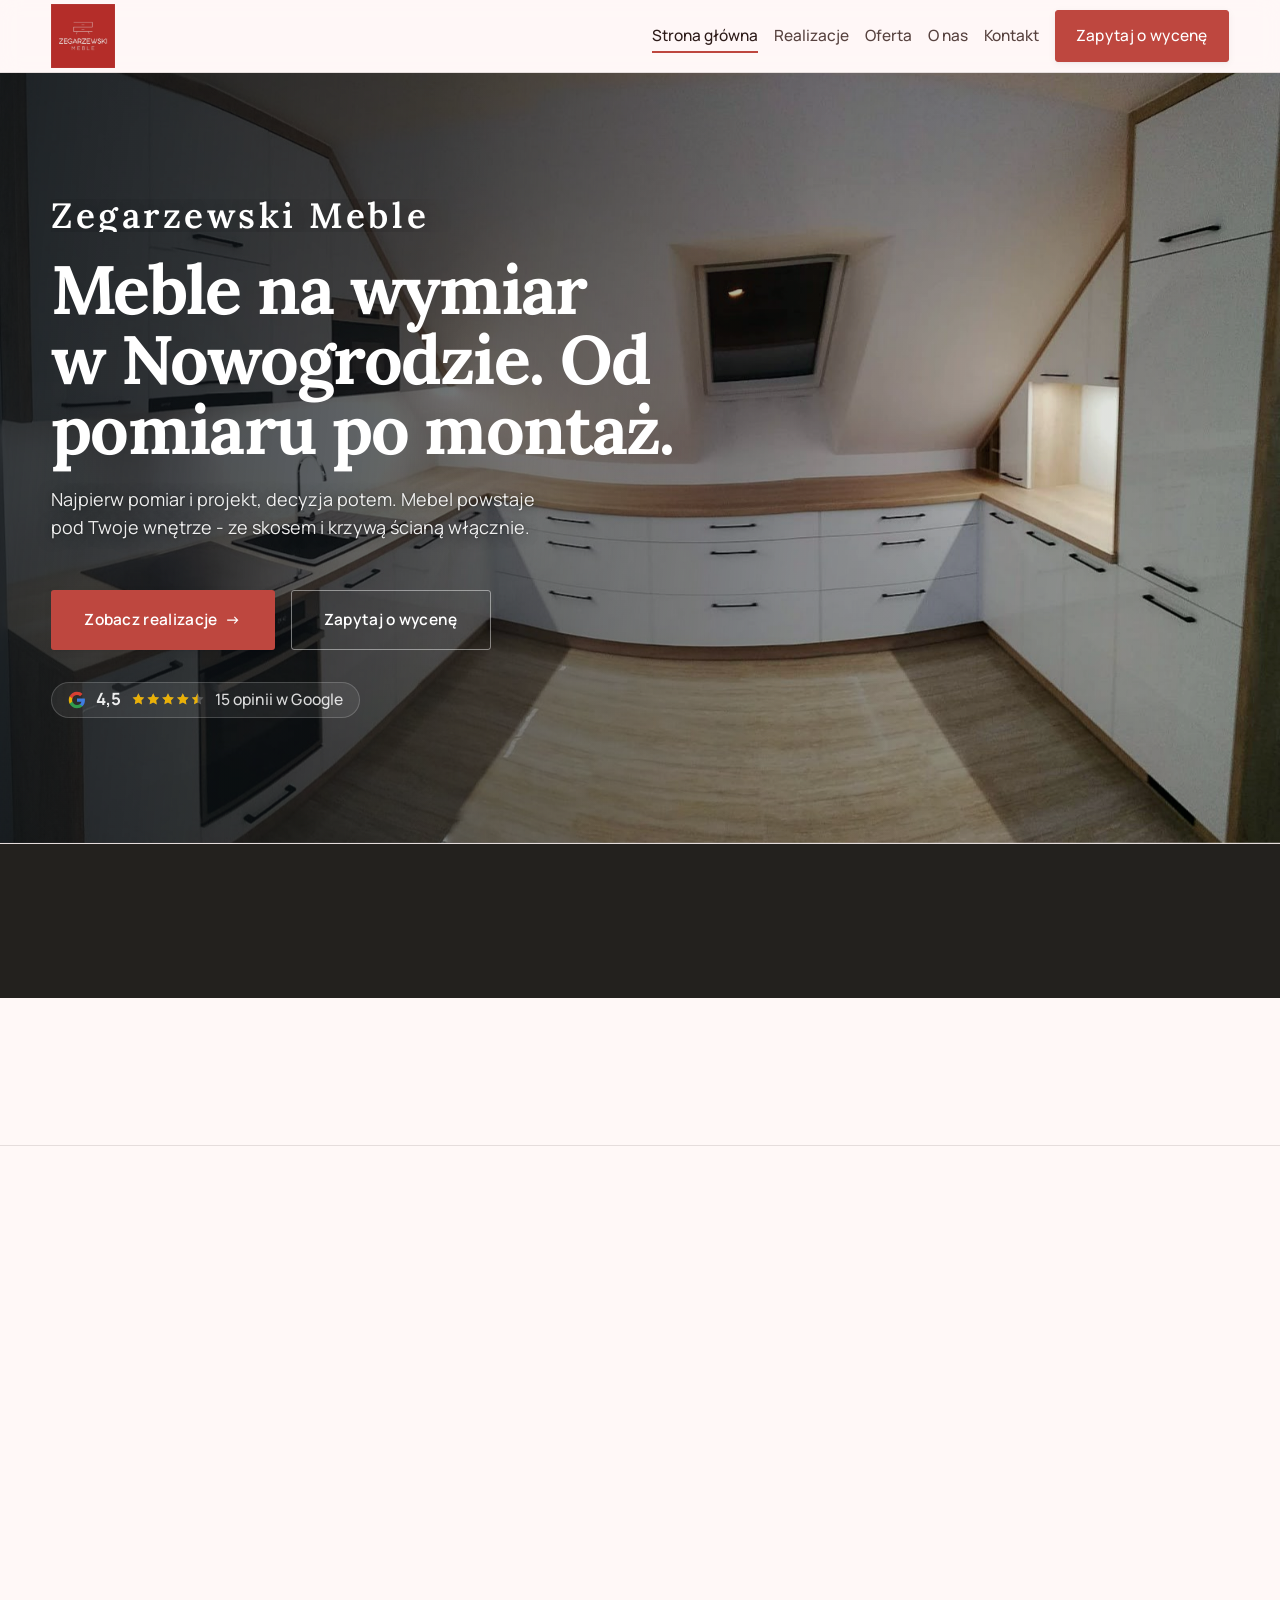
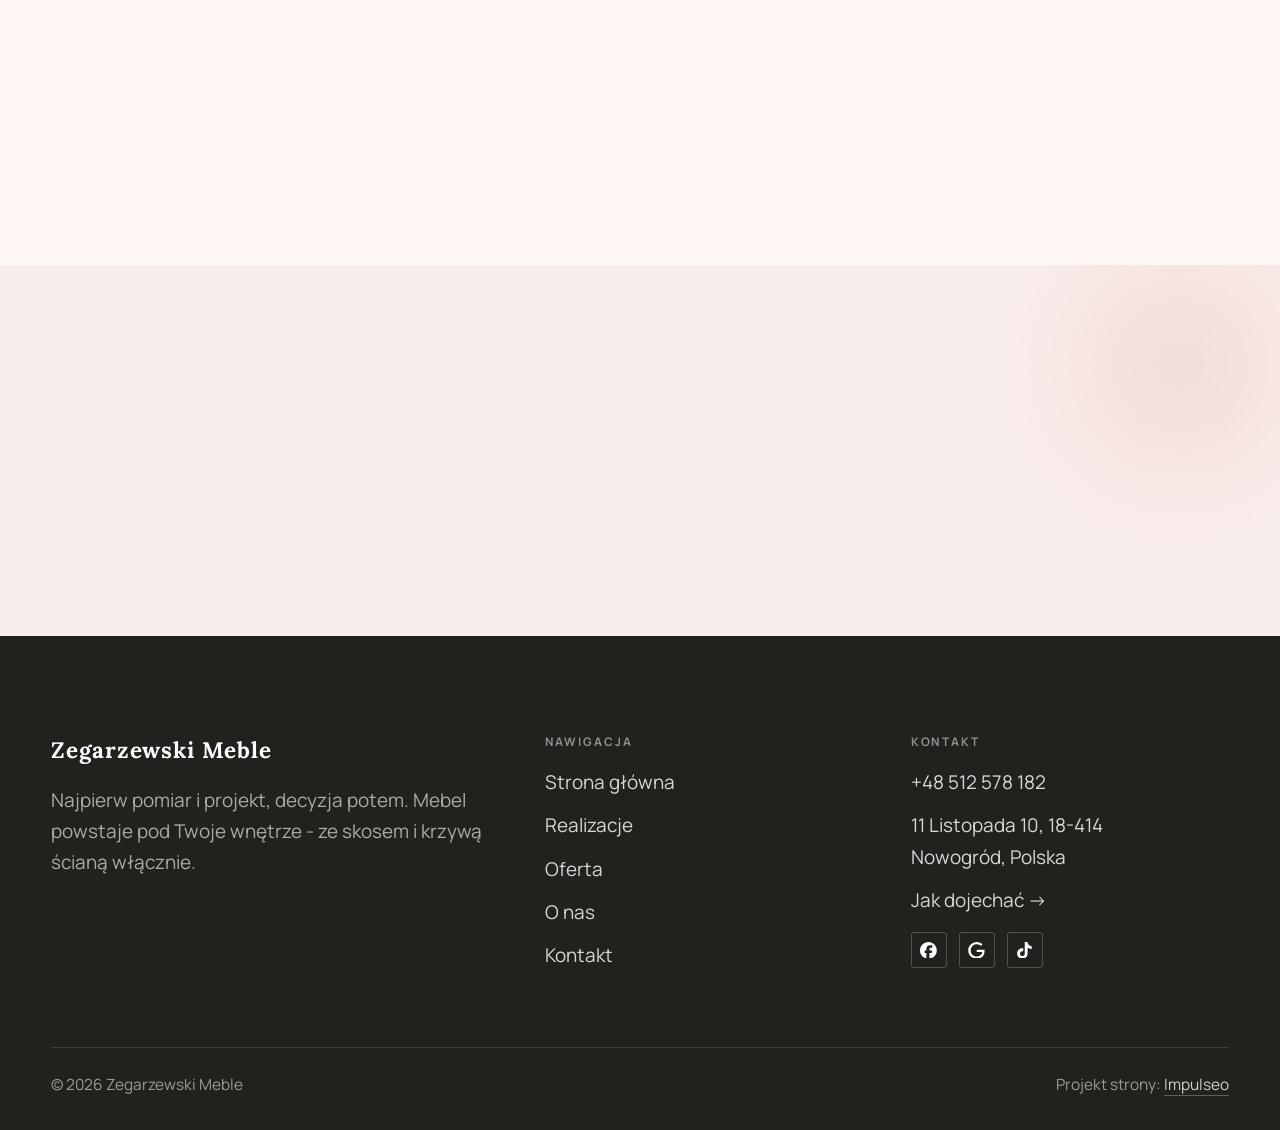
==== index.html @ de8bf191 "Strona demo: zegarzewski-meble" ====
<!DOCTYPE html>
<html lang="pl">
<head>
<meta charset="UTF-8">
<meta name="viewport" content="width=device-width, initial-scale=1.0">
<title>Zegarzewski Meble - stolarstwo i meble na wymiar</title>
<meta name="description" content="Meble na wymiar w Nowogrodzie: kuchnie, szafy i zabudowy pod Twoje wnętrze. Kuchnie, szafy, meble łazienkowe i schody: pomiar, projekt i montaż. Zadzwoń: +48 512 578 182.">
<link rel="canonical" href="https://kris20032.github.io/zegarzewski-meble/">
<meta name="robots" content="noindex, nofollow">
<meta property="og:type" content="website">
<meta property="og:locale" content="pl_PL">
<meta property="og:site_name" content="Zegarzewski Meble">
<meta property="og:title" content="Zegarzewski Meble - stolarstwo i meble na wymiar">
<meta property="og:description" content="Meble na wymiar w Nowogrodzie: kuchnie, szafy i zabudowy pod Twoje wnętrze. Kuchnie, szafy, meble łazienkowe i schody: pomiar, projekt i montaż. Zadzwoń: +48 512 578 182.">
<meta property="og:url" content="https://kris20032.github.io/zegarzewski-meble/">
<meta property="og:image" content="https://kris20032.github.io/zegarzewski-meble/img/og.jpg">
<meta property="og:image:width" content="1200">
<meta property="og:image:height" content="630">
<meta name="twitter:card" content="summary_large_image">
<script type="application/ld+json">{"@context": "https://schema.org", "@type": "HomeAndConstructionBusiness", "name": "Zegarzewski Meble", "url": "https://kris20032.github.io/zegarzewski-meble/", "telephone": "+48512578182", "image": "https://kris20032.github.io/zegarzewski-meble/img/og.jpg", "areaServed": "Nowogród", "sameAs": ["https://maps.google.com/?cid=5291155872553518515&g_mp=Cidnb29nbGUubWFwcy5wbGFjZXMudjEuUGxhY2VzLlNlYXJjaFRleHQQAhgEIAA", "https://www.facebook.com/zegarzewskimeble/?locale=pl_PL", "https://www.tiktok.com/@zegarzewski.meble"]}</script>
<link rel="preconnect" href="https://fonts.googleapis.com">
<link rel="preconnect" href="https://fonts.gstatic.com" crossorigin>
<link href="https://fonts.googleapis.com/css2?family=Lora:wght@500;600;700&family=Manrope:wght@400;500;600&display=swap" rel="stylesheet">
<link rel="stylesheet" href="assets/styles.css?v=4a0e42c2">
</head>
<body>

<header class="nav">
  <div class="wrap nav-inner">
    <a class="brand brand-has-logo" href="index.html"><img class="brand-logo" src="img/logo.jpg" alt="Zegarzewski Meble" width="720" height="720" decoding="async"></a>
    <nav class="nav-links">
      <a href="index.html" class="active" aria-current="page">Strona główna</a>
      <a href="realizacje.html">Realizacje</a>
      <a href="oferta.html">Oferta</a>
      <a href="o-nas.html">O nas</a>
      <a href="kontakt.html">Kontakt</a>
      <a href="kontakt.html" class="btn btn-accent">Zapytaj o wycenę</a>
    </nav>
    <button class="nav-toggle" aria-label="Menu"><span></span><span></span><span></span></button>
  </div>
</header>

<main>
<section class="hero-cine">
  <img src="img/hero.jpg" fetchpriority="high" alt="Zegarzewski Meble - Meble na wymiar w Nowogrodzie. Od pomiaru po montaż. " width="1600" height="1021">
  <div class="wrap">
    <div class="hero-copy">
      <div class="brandmark bm-m"><span class="bm-line"><span>Zegarzewski Meble</span></span></div>
      <h1>Meble na wymiar w Nowogrodzie. Od pomiaru po montaż. </h1>
      <p class="lead">Najpierw pomiar i projekt, decyzja potem. Mebel powstaje pod Twoje wnętrze - ze skosem i krzywą ścianą włącznie.</p>
      <div class="hero-actions">
        <a href="realizacje.html" class="btn btn-accent">Zobacz realizacje <span class="arr">→</span></a>
        <a href="kontakt.html" class="btn btn-ghost btn-on-dark">Zapytaj o wycenę</a>
      </div>
      <div style="margin-top:var(--space-6);color:#fff;font-weight:600;letter-spacing:.02em;opacity:.92"><span class="g-badge"><svg class="gb-ico" viewBox="0 0 24 24" width="18" height="18" aria-hidden="true"><path fill="#4285F4" d="M22.56 12.25c0-.78-.07-1.53-.2-2.25H12v4.26h5.92c-.26 1.37-1.04 2.53-2.21 3.31v2.77h3.57c2.08-1.92 3.28-4.74 3.28-8.09z"/><path fill="#34A853" d="M12 23c2.97 0 5.46-.98 7.28-2.66l-3.57-2.77c-.98.66-2.23 1.06-3.71 1.06-2.86 0-5.29-1.93-6.16-4.53H2.18v2.84C3.99 20.53 7.7 23 12 23z"/><path fill="#FBBC05" d="M5.84 14.09c-.22-.66-.35-1.36-.35-2.09s.13-1.43.35-2.09V7.07H2.18C1.43 8.55 1 10.22 1 12s.43 3.45 1.18 4.93l2.85-2.22.81-.62z"/><path fill="#EA4335" d="M12 5.38c1.62 0 3.06.56 4.21 1.64l3.15-3.15C17.45 2.09 14.97 1 12 1 7.7 1 3.99 3.47 2.18 7.07l3.66 2.84c.87-2.6 3.3-4.53 6.16-4.53z"/></svg><b class="gb-ocena">4,5</b><svg class="gb-stars" viewBox="0 0 90 18" width="74" height="14.8" aria-hidden="true"><g fill="currentColor" opacity=".26"><path transform="translate(0,0)" d="M9 1.6l2.2 4.46 4.92.72-3.56 3.47.84 4.9L9 12.74l-4.4 2.31.84-4.9L1.88 6.68l4.92-.72L9 1.6Z"/><path transform="translate(18,0)" d="M9 1.6l2.2 4.46 4.92.72-3.56 3.47.84 4.9L9 12.74l-4.4 2.31.84-4.9L1.88 6.68l4.92-.72L9 1.6Z"/><path transform="translate(36,0)" d="M9 1.6l2.2 4.46 4.92.72-3.56 3.47.84 4.9L9 12.74l-4.4 2.31.84-4.9L1.88 6.68l4.92-.72L9 1.6Z"/><path transform="translate(54,0)" d="M9 1.6l2.2 4.46 4.92.72-3.56 3.47.84 4.9L9 12.74l-4.4 2.31.84-4.9L1.88 6.68l4.92-.72L9 1.6Z"/><path transform="translate(72,0)" d="M9 1.6l2.2 4.46 4.92.72-3.56 3.47.84 4.9L9 12.74l-4.4 2.31.84-4.9L1.88 6.68l4.92-.72L9 1.6Z"/></g><clipPath id="gs900"><rect x="0" y="0" width="81.0" height="18"/></clipPath><g fill="#FBBC04" clip-path="url(#gs900)"><path transform="translate(0,0)" d="M9 1.6l2.2 4.46 4.92.72-3.56 3.47.84 4.9L9 12.74l-4.4 2.31.84-4.9L1.88 6.68l4.92-.72L9 1.6Z"/><path transform="translate(18,0)" d="M9 1.6l2.2 4.46 4.92.72-3.56 3.47.84 4.9L9 12.74l-4.4 2.31.84-4.9L1.88 6.68l4.92-.72L9 1.6Z"/><path transform="translate(36,0)" d="M9 1.6l2.2 4.46 4.92.72-3.56 3.47.84 4.9L9 12.74l-4.4 2.31.84-4.9L1.88 6.68l4.92-.72L9 1.6Z"/><path transform="translate(54,0)" d="M9 1.6l2.2 4.46 4.92.72-3.56 3.47.84 4.9L9 12.74l-4.4 2.31.84-4.9L1.88 6.68l4.92-.72L9 1.6Z"/><path transform="translate(72,0)" d="M9 1.6l2.2 4.46 4.92.72-3.56 3.47.84 4.9L9 12.74l-4.4 2.31.84-4.9L1.88 6.68l4.92-.72L9 1.6Z"/></g></svg><span class="gb-txt">15 opinii w Google</span></span></div>
    </div>
  </div>
</section>
<section class="strip n-5" style="padding-block:0">
  <div class="wrap">
    <div class="item reveal"><div class="k">4,5 na Google</div><div class="v">15 opinii klientów</div></div>
    <div class="item reveal"><div class="k">Pomiar u klienta</div><div class="v">przed projektem</div></div>
    <div class="item reveal"><div class="k">Kuchnie i szafy</div><div class="v">na wymiar</div></div>
    <div class="item reveal"><div class="k">Od pomiaru</div><div class="v">po montaż u Ciebie</div></div>
    <div class="item reveal"><div class="k">Łazienki i schody</div><div class="v">też na wymiar</div></div>
  </div>
</section>
<section class="opinie-mini" aria-label="Opinie klientów">
  <div class="wrap">
    <div class="om-row">
      <div class="om-item reveal"><blockquote>„Bardzo dobra jakość mebli, sa solidnie zrobione i napewno przeżyją 3 razy dłużej niż to badziewie z ikei”</blockquote><span class="om-autor">yuuki</span></div>
      <div class="om-item reveal"><blockquote>„Solidne wykonanie,widać że Pan dba o każdy detal.Elastyczny na każde moje zmiany .Świetny doradca”</blockquote><span class="om-autor">Marlena Nowak</span></div>
      <div class="om-item reveal"><blockquote>„Piękne, jakościowe meble na lata.”</blockquote><span class="om-autor">Aleksandra Lisiecka</span></div>
    </div>
  </div>
</section>
<section>
  <div class="wrap split">
    <div class="split-art reveal"><img src="img/g9.jpg" alt="Zegarzewski Meble - kuchnia na wymiar" loading="lazy" width="718" height="982" decoding="async"></div>
    <div class="split-copy reveal">
      <span class="eyebrow">O nas</span>
      <h2>Jak pracujemy</h2>
      <p class="muted">Mebel montują u nas ci sami ludzie, którzy go mierzyli i robili w warsztacie. Jak coś przy ścianie nie gra, nie szukamy winnego między firmami - wiemy, co poprawić, i robimy to od ręki.</p>
      <p class="muted">Ci sami ludzie od pomiaru po ostatni front, więc nie ma komu zwalać winy.</p>
      <a href="o-nas.html" class="btn btn-ghost">Poznaj nas <span class="arr">→</span></a>
    </div>
  </div>
</section>
<section class="gateways-band">
  <div class="wrap">
    <div class="gateways">
      <a href="oferta.html" class="gateway reveal"><img src="img/g1.jpg" alt="Kuchnie na wymiar" loading="lazy" width="1302" height="1740" decoding="async"><span class="g-ttl">Kuchnie na wymiar</span></a>
      <a href="oferta.html" class="gateway reveal"><img src="img/g5.jpg" alt="Szafy i garderoby" loading="lazy" width="711" height="955" decoding="async"><span class="g-ttl">Szafy i garderoby</span></a>
      <a href="oferta.html" class="gateway reveal"><img src="img/g7.jpg" alt="Zabudowy wnęk i skosów" loading="lazy" width="744" height="995" decoding="async"><span class="g-ttl">Zabudowy wnęk i skosów</span></a>
    </div>
  </div>
</section>
<section class="stopklatka" aria-hidden="true">
  <div class="stk-bg" style="background-image:url(img/ph-realizacje.jpg)"></div>
</section>
<section class="opinie">
  <div class="wrap">
    <div class="head center reveal">
      <span class="eyebrow">Opinie</span>
      <h2>Co mówią klienci</h2>
    </div>
    <p class="op-meta reveal"><span class="g-badge"><svg class="gb-ico" viewBox="0 0 24 24" width="18" height="18" aria-hidden="true"><path fill="#4285F4" d="M22.56 12.25c0-.78-.07-1.53-.2-2.25H12v4.26h5.92c-.26 1.37-1.04 2.53-2.21 3.31v2.77h3.57c2.08-1.92 3.28-4.74 3.28-8.09z"/><path fill="#34A853" d="M12 23c2.97 0 5.46-.98 7.28-2.66l-3.57-2.77c-.98.66-2.23 1.06-3.71 1.06-2.86 0-5.29-1.93-6.16-4.53H2.18v2.84C3.99 20.53 7.7 23 12 23z"/><path fill="#FBBC05" d="M5.84 14.09c-.22-.66-.35-1.36-.35-2.09s.13-1.43.35-2.09V7.07H2.18C1.43 8.55 1 10.22 1 12s.43 3.45 1.18 4.93l2.85-2.22.81-.62z"/><path fill="#EA4335" d="M12 5.38c1.62 0 3.06.56 4.21 1.64l3.15-3.15C17.45 2.09 14.97 1 12 1 7.7 1 3.99 3.47 2.18 7.07l3.66 2.84c.87-2.6 3.3-4.53 6.16-4.53z"/></svg><b class="gb-ocena">4,5</b><svg class="gb-stars" viewBox="0 0 90 18" width="74" height="14.8" aria-hidden="true"><g fill="currentColor" opacity=".26"><path transform="translate(0,0)" d="M9 1.6l2.2 4.46 4.92.72-3.56 3.47.84 4.9L9 12.74l-4.4 2.31.84-4.9L1.88 6.68l4.92-.72L9 1.6Z"/><path transform="translate(18,0)" d="M9 1.6l2.2 4.46 4.92.72-3.56 3.47.84 4.9L9 12.74l-4.4 2.31.84-4.9L1.88 6.68l4.92-.72L9 1.6Z"/><path transform="translate(36,0)" d="M9 1.6l2.2 4.46 4.92.72-3.56 3.47.84 4.9L9 12.74l-4.4 2.31.84-4.9L1.88 6.68l4.92-.72L9 1.6Z"/><path transform="translate(54,0)" d="M9 1.6l2.2 4.46 4.92.72-3.56 3.47.84 4.9L9 12.74l-4.4 2.31.84-4.9L1.88 6.68l4.92-.72L9 1.6Z"/><path transform="translate(72,0)" d="M9 1.6l2.2 4.46 4.92.72-3.56 3.47.84 4.9L9 12.74l-4.4 2.31.84-4.9L1.88 6.68l4.92-.72L9 1.6Z"/></g><clipPath id="gs900"><rect x="0" y="0" width="81.0" height="18"/></clipPath><g fill="#FBBC04" clip-path="url(#gs900)"><path transform="translate(0,0)" d="M9 1.6l2.2 4.46 4.92.72-3.56 3.47.84 4.9L9 12.74l-4.4 2.31.84-4.9L1.88 6.68l4.92-.72L9 1.6Z"/><path transform="translate(18,0)" d="M9 1.6l2.2 4.46 4.92.72-3.56 3.47.84 4.9L9 12.74l-4.4 2.31.84-4.9L1.88 6.68l4.92-.72L9 1.6Z"/><path transform="translate(36,0)" d="M9 1.6l2.2 4.46 4.92.72-3.56 3.47.84 4.9L9 12.74l-4.4 2.31.84-4.9L1.88 6.68l4.92-.72L9 1.6Z"/><path transform="translate(54,0)" d="M9 1.6l2.2 4.46 4.92.72-3.56 3.47.84 4.9L9 12.74l-4.4 2.31.84-4.9L1.88 6.68l4.92-.72L9 1.6Z"/><path transform="translate(72,0)" d="M9 1.6l2.2 4.46 4.92.72-3.56 3.47.84 4.9L9 12.74l-4.4 2.31.84-4.9L1.88 6.68l4.92-.72L9 1.6Z"/></g></svg><span class="gb-txt">15 opinii w Google</span></span></p>
    <p class="op-meta reveal"><a class="op-google" href="https://maps.google.com/?cid=5291155872553518515&amp;g_mp=Cidnb29nbGUubWFwcy5wbGFjZXMudjEuUGxhY2VzLlNlYXJjaFRleHQQAhgEIAA" target="_blank" rel="noopener"><svg class="op-g-ico" viewBox="0 0 24 24" width="17" height="17" aria-hidden="true"><path fill="#4285F4" d="M22.56 12.25c0-.78-.07-1.53-.2-2.25H12v4.26h5.92c-.26 1.37-1.04 2.53-2.21 3.31v2.77h3.57c2.08-1.92 3.28-4.74 3.28-8.09z"/><path fill="#34A853" d="M12 23c2.97 0 5.46-.98 7.28-2.66l-3.57-2.77c-.98.66-2.23 1.06-3.71 1.06-2.86 0-5.29-1.93-6.16-4.53H2.18v2.84C3.99 20.53 7.7 23 12 23z"/><path fill="#FBBC05" d="M5.84 14.09c-.22-.66-.35-1.36-.35-2.09s.13-1.43.35-2.09V7.07H2.18C1.43 8.55 1 10.22 1 12s.43 3.45 1.18 4.93l2.85-2.22.81-.62z"/><path fill="#EA4335" d="M12 5.38c1.62 0 3.06.56 4.21 1.64l3.15-3.15C17.45 2.09 14.97 1 12 1 7.7 1 3.99 3.47 2.18 7.07l3.66 2.84c.87-2.6 3.3-4.53 6.16-4.53z"/></svg><span>Zobacz opinie w Google</span><span class="arr">→</span></a></p>
    <div class="opinie-grid">
      <figure class="op-card reveal"><span class="op-star"><svg class="ico-star" width="14" height="14" viewBox="0 0 24 24" style="vertical-align:-2px" aria-hidden="true"><path d="M12 2.8l2.85 5.8 6.4.93-4.63 4.5 1.1 6.37L12 17.4l-5.72 3 1.1-6.37-4.63-4.5 6.4-.93L12 2.8Z" fill="currentColor"/></svg><svg class="ico-star" width="14" height="14" viewBox="0 0 24 24" style="vertical-align:-2px" aria-hidden="true"><path d="M12 2.8l2.85 5.8 6.4.93-4.63 4.5 1.1 6.37L12 17.4l-5.72 3 1.1-6.37-4.63-4.5 6.4-.93L12 2.8Z" fill="currentColor"/></svg><svg class="ico-star" width="14" height="14" viewBox="0 0 24 24" style="vertical-align:-2px" aria-hidden="true"><path d="M12 2.8l2.85 5.8 6.4.93-4.63 4.5 1.1 6.37L12 17.4l-5.72 3 1.1-6.37-4.63-4.5 6.4-.93L12 2.8Z" fill="currentColor"/></svg><svg class="ico-star" width="14" height="14" viewBox="0 0 24 24" style="vertical-align:-2px" aria-hidden="true"><path d="M12 2.8l2.85 5.8 6.4.93-4.63 4.5 1.1 6.37L12 17.4l-5.72 3 1.1-6.37-4.63-4.5 6.4-.93L12 2.8Z" fill="currentColor"/></svg><svg class="ico-star" width="14" height="14" viewBox="0 0 24 24" style="vertical-align:-2px" aria-hidden="true"><path d="M12 2.8l2.85 5.8 6.4.93-4.63 4.5 1.1 6.37L12 17.4l-5.72 3 1.1-6.37-4.63-4.5 6.4-.93L12 2.8Z" fill="currentColor"/></svg></span><blockquote>Bardzo dobra jakość mebli, sa solidnie zrobione i napewno przeżyją 3 razy dłużej niż to badziewie z ikei</blockquote><span class="op-autor">yuuki</span></figure>
      <figure class="op-card reveal"><span class="op-star"><svg class="ico-star" width="14" height="14" viewBox="0 0 24 24" style="vertical-align:-2px" aria-hidden="true"><path d="M12 2.8l2.85 5.8 6.4.93-4.63 4.5 1.1 6.37L12 17.4l-5.72 3 1.1-6.37-4.63-4.5 6.4-.93L12 2.8Z" fill="currentColor"/></svg><svg class="ico-star" width="14" height="14" viewBox="0 0 24 24" style="vertical-align:-2px" aria-hidden="true"><path d="M12 2.8l2.85 5.8 6.4.93-4.63 4.5 1.1 6.37L12 17.4l-5.72 3 1.1-6.37-4.63-4.5 6.4-.93L12 2.8Z" fill="currentColor"/></svg><svg class="ico-star" width="14" height="14" viewBox="0 0 24 24" style="vertical-align:-2px" aria-hidden="true"><path d="M12 2.8l2.85 5.8 6.4.93-4.63 4.5 1.1 6.37L12 17.4l-5.72 3 1.1-6.37-4.63-4.5 6.4-.93L12 2.8Z" fill="currentColor"/></svg><svg class="ico-star" width="14" height="14" viewBox="0 0 24 24" style="vertical-align:-2px" aria-hidden="true"><path d="M12 2.8l2.85 5.8 6.4.93-4.63 4.5 1.1 6.37L12 17.4l-5.72 3 1.1-6.37-4.63-4.5 6.4-.93L12 2.8Z" fill="currentColor"/></svg><svg class="ico-star" width="14" height="14" viewBox="0 0 24 24" style="vertical-align:-2px" aria-hidden="true"><path d="M12 2.8l2.85 5.8 6.4.93-4.63 4.5 1.1 6.37L12 17.4l-5.72 3 1.1-6.37-4.63-4.5 6.4-.93L12 2.8Z" fill="currentColor"/></svg></span><blockquote>Solidne wykonanie,widać że Pan dba o każdy detal.Elastyczny na każde moje zmiany .Świetny doradca</blockquote><span class="op-autor">Marlena Nowak</span></figure>
      <figure class="op-card reveal"><span class="op-star"><svg class="ico-star" width="14" height="14" viewBox="0 0 24 24" style="vertical-align:-2px" aria-hidden="true"><path d="M12 2.8l2.85 5.8 6.4.93-4.63 4.5 1.1 6.37L12 17.4l-5.72 3 1.1-6.37-4.63-4.5 6.4-.93L12 2.8Z" fill="currentColor"/></svg><svg class="ico-star" width="14" height="14" viewBox="0 0 24 24" style="vertical-align:-2px" aria-hidden="true"><path d="M12 2.8l2.85 5.8 6.4.93-4.63 4.5 1.1 6.37L12 17.4l-5.72 3 1.1-6.37-4.63-4.5 6.4-.93L12 2.8Z" fill="currentColor"/></svg><svg class="ico-star" width="14" height="14" viewBox="0 0 24 24" style="vertical-align:-2px" aria-hidden="true"><path d="M12 2.8l2.85 5.8 6.4.93-4.63 4.5 1.1 6.37L12 17.4l-5.72 3 1.1-6.37-4.63-4.5 6.4-.93L12 2.8Z" fill="currentColor"/></svg><svg class="ico-star" width="14" height="14" viewBox="0 0 24 24" style="vertical-align:-2px" aria-hidden="true"><path d="M12 2.8l2.85 5.8 6.4.93-4.63 4.5 1.1 6.37L12 17.4l-5.72 3 1.1-6.37-4.63-4.5 6.4-.93L12 2.8Z" fill="currentColor"/></svg><svg class="ico-star" width="14" height="14" viewBox="0 0 24 24" style="vertical-align:-2px" aria-hidden="true"><path d="M12 2.8l2.85 5.8 6.4.93-4.63 4.5 1.1 6.37L12 17.4l-5.72 3 1.1-6.37-4.63-4.5 6.4-.93L12 2.8Z" fill="currentColor"/></svg></span><blockquote>Piękne, jakościowe meble na lata. Polecam z czystym sumieniem</blockquote><span class="op-autor">Aleksandra Lisiecka</span></figure>
    </div>
  </div>
</section>
<section>
  <div class="wrap">
    <div class="head reveal">
      <span class="eyebrow">Realizacje</span>
      <h2>Meble, które już stoją</h2>
      <p>Zdjęcia z naszych montaży, w domach klientów - żadnych wizualizacji z katalogu. Tak te meble wyglądają na co dzień.</p>
    </div>
    <div class="gallery">
      <div class="tile t-two3 reveal"><img src="img/g4.jpg" alt="Zegarzewski Meble" loading="lazy" width="1518" height="1848" decoding="async"></div>
      <div class="tile t-third reveal"><img src="img/g2.jpg" alt="Zegarzewski Meble - meble łazienkowe" loading="lazy" width="1440" height="1800" decoding="async"></div>
      <div class="tile t-third reveal"><img src="img/g6.jpg" alt="Zegarzewski Meble" loading="lazy" width="990" height="1920" decoding="async"></div>
      <div class="tile t-third reveal"><img src="img/g3.jpg" alt="Zegarzewski Meble - zabudowa z półkami" loading="lazy" width="968" height="1344" decoding="async"></div>
      <div class="tile t-third reveal"><img src="img/g8.jpg" alt="Zegarzewski Meble" loading="lazy" width="1080" height="1920" decoding="async"></div>
    </div>
    <div style="margin-top:var(--space-7)" class="reveal"><a href="realizacje.html" class="btn btn-accent">Pełna galeria <span class="arr">→</span></a></div>
  </div>
</section>
<section class="cta">
  <div class="wrap">
    <div class="reveal">
      <span class="eyebrow">Współpraca</span>
      <h2>Zacznijmy od krótkiej rozmowy.</h2>
      <p>Jeden telefon wystarczy, żeby wiedzieć, na czym stoisz.</p>
    </div>
    <div class="cta-actions reveal">
      <a href="kontakt.html" class="btn btn-light">Zapytaj o wycenę <span class="arr">→</span></a>
      <a href="tel:+48512578182" class="btn btn-ghost btn-ghost-cta">+48 512 578 182</a>
    </div>
  </div>
</section>
</main>

<footer>
  <div class="wrap">
    <div class="foot-grid">
      <div class="foot-brand">
        <div class="name">Zegarzewski Meble</div>
        <p>Najpierw pomiar i projekt, decyzja potem. Mebel powstaje pod Twoje wnętrze - ze skosem i krzywą ścianą włącznie.</p>
      </div>
      <div class="foot-col">
        <h4>Nawigacja</h4>
        <a href="index.html">Strona główna</a>
        <a href="realizacje.html">Realizacje</a>
        <a href="oferta.html">Oferta</a>
        <a href="o-nas.html">O nas</a>
        <a href="kontakt.html">Kontakt</a>
      </div>
      <div class="foot-col">
        <h4>Kontakt</h4>
        <a href="tel:+48512578182">+48 512 578 182</a>
        <p>11 Listopada 10, 18-414 Nowogród, Polska</p>
        <a href="https://maps.google.com/?cid=5291155872553518515&g_mp=Cidnb29nbGUubWFwcy5wbGFjZXMudjEuUGxhY2VzLlNlYXJjaFRleHQQAhgEIAA" target="_blank" rel="noopener">Jak dojechać →</a>
      <div class="foot-soc">
        <a class="soc" href="https://www.facebook.com/zegarzewskimeble/?locale=pl_PL" target="_blank" rel="noopener" aria-label="Facebook - Zegarzewski Meble"><svg viewBox="0 0 24 24" aria-hidden="true" focusable="false"><path d="M9.101 23.691v-7.98H6.627v-3.667h2.474v-1.58c0-4.085 1.848-5.978 5.858-5.978.401 0 .955.042 1.468.103a8.68 8.68 0 0 1 1.141.195v3.325a8.623 8.623 0 0 0-.653-.036 26.805 26.805 0 0 0-.733-.009c-.707 0-1.259.096-1.675.309a1.686 1.686 0 0 0-.679.622c-.258.42-.374.995-.374 1.752v1.297h3.919l-.386 2.103-.287 1.564h-3.246v8.245C19.396 23.238 24 18.179 24 12.044c0-6.627-5.373-12-12-12s-12 5.373-12 12c0 5.628 3.874 10.35 9.101 11.647Z" fill="currentColor"/></svg></a>
        <a class="soc" href="https://maps.google.com/?cid=5291155872553518515&g_mp=Cidnb29nbGUubWFwcy5wbGFjZXMudjEuUGxhY2VzLlNlYXJjaFRleHQQAhgEIAA" target="_blank" rel="noopener" aria-label="Google - Zegarzewski Meble"><svg viewBox="0 0 24 24" aria-hidden="true" focusable="false"><path d="M12.48 10.92v3.28h7.84c-.24 1.84-.853 3.187-1.787 4.133-1.147 1.147-2.933 2.4-6.053 2.4-4.827 0-8.6-3.893-8.6-8.72s3.773-8.72 8.6-8.72c2.6 0 4.507 1.027 5.907 2.347l2.307-2.307C18.747 1.44 16.133 0 12.48 0 5.867 0 .307 5.387.307 12s5.56 12 12.173 12c3.573 0 6.267-1.173 8.373-3.36 2.16-2.16 2.84-5.213 2.84-7.667 0-.76-.053-1.467-.173-2.053H12.48z" fill="currentColor"/></svg></a>
        <a class="soc" href="https://www.tiktok.com/@zegarzewski.meble" target="_blank" rel="noopener" aria-label="TikTok - Zegarzewski Meble"><svg viewBox="0 0 24 24" aria-hidden="true" focusable="false"><path d="M12.525.02c1.31-.02 2.61-.01 3.91-.02.08 1.53.63 3.09 1.75 4.17 1.12 1.11 2.7 1.62 4.24 1.79v4.03c-1.44-.05-2.89-.35-4.2-.97-.57-.26-1.1-.59-1.62-.93-.01 2.92.01 5.84-.02 8.75-.08 1.4-.54 2.79-1.35 3.94-1.31 1.92-3.58 3.17-5.91 3.21-1.43.08-2.86-.31-4.08-1.03-2.02-1.19-3.44-3.37-3.65-5.71-.02-.5-.03-1-.01-1.49.18-1.9 1.12-3.72 2.58-4.96 1.66-1.44 3.98-2.13 6.15-1.72.02 1.48-.04 2.96-.04 4.44-.99-.32-2.15-.23-3.02.37-.63.41-1.11 1.04-1.36 1.75-.21.51-.15 1.07-.14 1.61.24 1.64 1.82 3.02 3.5 2.87 1.12-.01 2.19-.66 2.77-1.61.19-.33.4-.67.41-1.06.1-1.79.06-3.57.07-5.36.01-4.03-.01-8.05.02-12.07z" fill="currentColor"/></svg></a>
      </div>
      </div>
    </div>
    <div class="foot-bot">
      <span>© 2026 Zegarzewski Meble</span>
      <span>Projekt strony: <a class="foot-credit" href="https://impulseo.pl" target="_blank" rel="noopener">Impulseo</a></span>
    </div>
  </div>
</footer>
<div class="sticky-reserve"><a class="sr-book" href="kontakt.html">Zapytaj o wycenę</a><a class="sr-call" href="tel:+48512578182" aria-label="Zadzwoń"><svg class="ico-tel" width="16" height="16" viewBox="0 0 24 24" fill="none" aria-hidden="true"><path d="M6.6 10.8a15.5 15.5 0 0 0 6.6 6.6l2.2-2.2a1 1 0 0 1 1-.24 11.4 11.4 0 0 0 3.6.58 1 1 0 0 1 1 1V20a1 1 0 0 1-1 1A17 17 0 0 1 3 4a1 1 0 0 1 1-1h3.5a1 1 0 0 1 1 1c0 1.25.2 2.46.58 3.6a1 1 0 0 1-.25 1l-2.23 2.2Z" fill="currentColor"/></svg></a></div>
<div class="demo-wazne" data-do="2026-10-06" data-cykl="3" hidden><svg class="dw-ico" width="13" height="13" viewBox="0 0 24 24" fill="none" aria-hidden="true"><circle cx="12" cy="12" r="8.6" stroke="currentColor" stroke-width="1.8"/><path d="M12 7.2V12l3.3 2" stroke="currentColor" stroke-width="1.8" stroke-linecap="round"/></svg><span class="dw-txt"></span></div>

<script src="assets/main.js"></script>
</body>
</html>
---- assets/styles.css ----
/* ============================================================
   STOLBASZ — premium, architektoniczny B2B fit-out
   Jasna paleta, zero brązu. System wg premium-web-craft.
   Projekt strony: Impulseo (impulseo.pl)
   ============================================================ */

:root{
  /* PALETA — jasna, architektoniczna, chłodna */
  --paper:#F3F1EC;          /* główne tło */
  --paper-2:#E6E3DB;        /* sekcje alternatywne (chłodny jasny szary) */
  --paper-3:#E6E3DB;        /* delikatne wypełnienia */
  --ink:#23211E;            /* tekst główny — chłodny grafit */
  --ink-soft:#43403A;       /* nagłówki drugorzędne */
  --muted:#87837A;          /* tekst poboczny */
  --line:rgba(35,33,30,.12);/* hairline */
  --accent:#8A6B3C;         /* stonowany petrol-slate — jedyny akcent */
  --accent-d:#6E5430;
  --accent-soft:rgba(138,107,60,.10);
  --dark:#23211E;           /* sekcje ciemne (stopka/CTA) */

  /* HOVER ZDJĘĆ — JEDEN standard dla całego silnika (decyzja K. 04.08.2026, artefakt z wariantami).
     AKTUALNE (K.+Szymon 09.08.2026, wybór z artefaktu 6 wariantów): zoom 1.05 przy 1.4s -
     przy tak długim czasie mocniejszy kadr NIE skacze, tylko „oddycha". Poprzedni standard
     (1.02 / .55s z 04.08) odbierany jako dynamiczny i szybki.
     Spoczynek lekko przygaszony, ale TYLKO tam, gdzie jest mysz (@media hover:hover) —
     na telefonie zdjęcia zostają w pełnej jasności. */
  --img-zoom:1.05;                   /* K.+Szymon 09.08: wariant F z artefaktu porównawczego */
  --img-rest:brightness(.95) saturate(.99);
  --img-hot:brightness(1.06) saturate(1.05);
  --img-dur:1.4s;                    /* K.+Szymon 09.08 (wariant F): powoli = elegancko */
  --img-ease:cubic-bezier(.16,.84,.44,1);  /* miękki ogon, efekt „oddychania" */

  /* ODSTĘPY — skala 4/8 */
  --space-1:4px; --space-2:8px; --space-3:12px; --space-4:16px; --space-5:24px;
  --space-6:32px; --space-7:48px; --space-8:64px; --space-9:96px; --space-10:128px;

  /* TYPOGRAFIA — fluid clamp() (skala podbita 16.07.2026: większe, czytelniejsze litery — uwaga Adama) */
  --text-sm:clamp(.9rem,.87rem + .12vw,1rem);
  --text-base:clamp(1.08rem,1.04rem + .18vw,1.2rem);
  --text-lg:clamp(1.24rem,1.15rem + .34vw,1.44rem);
  --text-h3:clamp(1.34rem,1.22rem + .55vw,1.66rem);
  --text-h2:clamp(2.1rem,1.66rem + 2.1vw,3.1rem);
  --text-h1:clamp(2.9rem,2.1rem + 4vw,5.1rem);

  /* PROMIENIE — architektoniczne, raczej ostre */
  --r-sm:3px; --r-md:6px; --r-lg:10px;

  /* RUCH */
  --ease:cubic-bezier(.25,.46,.45,.94); --dur:.24s;

  /* CIENIE — miękkie, warstwowe */
  --sh-sm:0 1px 2px rgba(16,24,32,.04), 0 2px 8px rgba(16,24,32,.05);
  --sh-md:0 2px 6px rgba(16,24,32,.05), 0 12px 28px -8px rgba(16,24,32,.12);
  --sh-lg:0 6px 14px rgba(16,24,32,.07), 0 26px 56px -18px rgba(16,24,32,.22);

  --hairline:1px solid var(--line);

  --font-display:'Lora',serif;
  --font-body:'Manrope',sans-serif;
}

*{box-sizing:border-box;margin:0;padding:0}
html{scroll-behavior:smooth}
body{
  font-family:var(--font-body);
  font-size:var(--text-base);
  line-height:1.65;
  color:var(--ink);
  background:var(--paper);
  -webkit-font-smoothing:antialiased;
  text-rendering:optimizeLegibility;
}
img{max-width:100%;height:auto;display:block}  /* height:auto = width/height z atrybutów trzyma proporcje (TOP#12) */
a{color:inherit;text-decoration:none}

.wrap{width:min(92%,1180px);margin-inline:auto}
section{padding-block:clamp(52px,6.5vw,96px)}

h1,h2,h3{font-family:var(--font-display);font-weight:700;line-height:1.08;letter-spacing:-.02em;color:var(--ink)}
h1{font-size:var(--text-h1);letter-spacing:-.035em}
h2{font-size:var(--text-h2);letter-spacing:-.025em}
h3{font-size:var(--text-h3)}
/* MIARA — długość wiersza. WCAG 2.2 SC 1.4.8: max 80 znaków; Butterick: 45–90.
   68ch daje realnie 72–78 znaków polskiego tekstu, czyli z zapasem pod granicą.
   Wcześniej limit miał TYLKO <p> — <li>, <blockquote> i <dd> nie miały żadnego,
   i to jedyny powód, dla którego 23 bloki na dwóch oddanych stronach jadą po
   83–106 znaków w wierszu (pomiar 07.08.2026, bramka `miara`).
   ⚠️ Listy i definicje ograniczamy TYLKO bez klasy: `ul`/`ol` z klasą to u nas
   układ (siatki kafli, menu), a nie tekst ciągły — tam miarę wyznacza układ. */
/* 60ch, nie 68ch (K. 10.08): po zmianie fontów na węższe kroje (DM Sans i spółka)
   w 68ch mieściło się ~90 znaków - bramka pikselowa słusznie zgłaszała przekroczenie
   granicy 80. Pomiar na żywej przeglądarce: 60ch = 90 znaków, 53ch = ~78 znaków, czyli normę WCAG 1.4.8. */
:root{ --miara:53ch }
p{max-width:min(100%,var(--miara))}
blockquote,
ul:not([class])>li, ol:not([class])>li,
dl:not([class])>dd{max-width:min(100%,var(--miara))}

/* ⚠️ Świadomie BEZ wyjątku `.tile p,.card p,.svc p{max-width:none}`, choć nasuwa się sam:
   te akapity BYŁY już ograniczone (stare `p{max-width:65ch}`), więc „wyjątek" nie odblokowałby
   niczego nowego — tylko ROZLUŹNIŁ stan sprzed zmiany na wszystkich demach naraz.
   `figcaption` żadna z reguł wyżej nie dotyczy, więc też nie potrzebuje zwolnienia. */

/* ŁAMANIE. `balance` wyrównuje długości wierszy w nagłówku, `pretty` pilnuje ostatniego
   wiersza akapitu, żeby nie został w nim jeden wyraz. Obsługiwane od Chrome 117 /
   Safari 17.5; starsze przeglądarki po prostu ignorują tę własność.
   `text-wrap:pretty` nie występowało dotąd ANI RAZ w silniku ani w repo klientów. */
h1,h2,h3,.lead,.lede{text-wrap:balance}
p,li,blockquote,dd{text-wrap:pretty}

.eyebrow{
  font-family:var(--font-body);
  font-size:var(--text-sm);
  font-weight:600;
  letter-spacing:.18em;
  text-transform:uppercase;
  color:var(--accent);
  display:inline-flex;align-items:center;gap:var(--space-3);
}
/* flex:none + margin-top = kreska trzyma się PIERWSZEJ linii. Wcześniej align-items:center
   centrowało ją względem całego bloku i przy zawinięciu (długi kicker typu
   „…WNĘTRZ · LESZNO · OD 2019") druga linia lądowała z brzydkim wcięciem. */
.eyebrow{align-items:flex-start}
.eyebrow>*,.eyebrow{text-wrap:balance}   /* dlugi kicker lamal sie na sierote typu samo „2019" w drugiej linii */
.eyebrow::before{content:"";width:28px;height:1px;background:var(--accent);display:inline-block;flex:none;margin-top:.62em}

.muted{color:var(--muted)}
.lead{font-size:var(--text-lg);line-height:1.55;color:var(--ink-soft);max-width:50ch}

/* ---------- BUTTONS ---------- */
.btn{
  display:inline-flex;align-items:center;gap:var(--space-2);
  font-weight:600;font-size:var(--text-sm);letter-spacing:.02em;
  padding:var(--space-4) var(--space-6);
  border-radius:var(--r-sm);
  transition:transform var(--dur) var(--ease),box-shadow var(--dur) var(--ease),background var(--dur) var(--ease);
  cursor:pointer;border:1px solid transparent;
}
.btn-accent{background:var(--accent);color:#fff;box-shadow:var(--sh-sm)}
.btn-accent:hover{background:var(--accent-d);transform:translateY(-2px);box-shadow:var(--sh-md)}
.btn-accent:active{transform:translateY(0);box-shadow:var(--sh-sm)}
.btn-ghost{background:transparent;color:var(--ink);border-color:var(--line)}
.btn-ghost:hover{border-color:var(--accent);color:var(--accent);transform:translateY(-2px)}
.btn-light{background:#fff;color:var(--ink);box-shadow:var(--sh-sm)}
.btn-light:hover{transform:translateY(-2px);box-shadow:var(--sh-md)}
.btn .arr{transition:transform var(--dur) var(--ease)}
.btn:hover .arr{transform:translateX(4px)}

/* ---------- NAV ---------- */
.nav{
  position:sticky;top:0;z-index:50;
  background:color-mix(in srgb,var(--paper) 88%,transparent);
  backdrop-filter:saturate(140%) blur(10px);
  border-bottom:var(--hairline);
}
.nav-inner{display:flex;align-items:center;justify-content:space-between;gap:var(--space-5);height:72px}
/* ANTY-NACHODZENIE (K. 05.08.2026): długa nazwa firmy + przycisk z pełnym numerem nie mieściły się w pasku
   i flex ściskał linki PONIŻEJ ich treści - "Kontakt" wchodził na ramkę "Zadzwoń +48 ...". Teraz ustępuje
   nazwa marki (skrót wielokropkiem), a menu i przycisk nigdy się nie kurczą ani nie zachodzą na siebie. */
.brand{display:flex;flex-direction:column;line-height:1;min-width:0;flex:0 1 auto}
.brand .name{font-family:var(--font-display);font-weight:800;font-size:1.35rem;letter-spacing:.04em;white-space:nowrap;overflow:hidden;text-overflow:ellipsis}
.brand .sub{font-size:.62rem;letter-spacing:.34em;text-transform:uppercase;color:var(--muted);margin-top:5px;white-space:nowrap;overflow:hidden;text-overflow:ellipsis}
.nav-links{display:flex;align-items:center;gap:var(--space-6);flex:0 0 auto}
.nav-links a{font-size:var(--text-sm);font-weight:500;color:var(--ink-soft);position:relative;padding-block:4px;white-space:nowrap;transition:color var(--dur) var(--ease)}
.nav-links a::after{content:"";position:absolute;left:0;bottom:0;width:0;height:1.5px;background:var(--accent);transition:width var(--dur) var(--ease)}
.nav-links a:hover,.nav-links a.active{color:var(--ink)}
.nav-links a:hover::after,.nav-links a.active::after{width:100%}
.nav-links .btn{padding:var(--space-2) var(--space-5)}
/* przyciski w nav: właściwy kolor (przebij .nav-links a) + bez podkreślenia */
.nav-links a.btn-accent{color:#fff}
.nav-links a.btn-ghost,.nav-links a.btn-light{color:var(--ink)}
/* CTA w pasku: NIE podkreślenie spod linków menu, ale ten sam przelatujący błysk,
   co na wszystkich innych przyciskach (zgłoszenie K. 13.08.2026 - „na hero jest efekt
   światła przechodzącego przez przycisk, na navbarze go nie ma, a mają być identyczne").
   Reguła `.nav-links a::after` jest silniejsza od `.btn::after`, więc trzeba jej
   geometrię wyzerować i wpisać połysk z nazwy - samo `display:none` gasiło efekt. */
.nav-links a.btn::after{
  display:block;content:"";position:absolute;inset:0;z-index:-1;pointer-events:none;
  width:auto;height:auto;border-radius:inherit;   /* kasuje geometrię podkreślenia (width:0;height:1.5px) */
  background:linear-gradient(100deg,transparent 32%,rgba(255,255,255,.20) 50%,transparent 68%);
  translate:-120% 0}
@media (prefers-reduced-motion:no-preference){
  .nav-links a.btn:hover::after{translate:120% 0;transition:translate .75s var(--mt-ease,cubic-bezier(.16,.84,.44,1))}
}
.nav-toggle{display:none;background:none;border:none;cursor:pointer;flex-direction:column;gap:5px;padding:8px}
.nav-toggle span{width:24px;height:2px;background:var(--ink);transition:var(--dur)}
/* Ciasny zakres MIĘDZY menu mobilnym a pełnym pulpitem: zbijamy odstępy i nazwę marki,
   żeby wszystko zmieściło się naturalnie, zanim w ogóle dojdzie do skracania wielokropkiem. */
@media(max-width:1280px) and (min-width:921px){
  .nav-links{gap:var(--space-4)}
  .nav-links .btn{padding:var(--space-2) var(--space-4)}
  .brand .name{font-size:1.15rem}
}

/* ---------- HERO (split) ---------- */
.hero{position:relative;overflow:hidden;border-bottom:var(--hairline)}
.hero-grid{display:grid;grid-template-columns:1.05fr .95fr;gap:clamp(24px,4vw,60px);align-items:center;
  padding-block:clamp(36px,4.5vw,64px)}
.hero-copy .eyebrow{margin-bottom:var(--space-5)}
.hero-copy h1{margin-bottom:var(--space-5)}
.hero-copy .lead{margin-bottom:var(--space-7)}
.hero-actions{display:flex;flex-wrap:wrap;gap:var(--space-4)}
.hero-art{position:relative;aspect-ratio:4/3;border-radius:var(--r-lg);overflow:hidden;box-shadow:var(--sh-lg)}
.hero-art img{width:100%;height:100%;object-fit:cover}
.hero-art::after{content:"";position:absolute;inset:0;background:linear-gradient(180deg,transparent 55%,rgba(18,24,28,.28))}
.hero-badge{position:absolute;left:var(--space-5);bottom:var(--space-5);z-index:2;
  background:rgba(252,252,251,.94);backdrop-filter:blur(4px);
  border-radius:var(--r-md);padding:var(--space-4) var(--space-5);box-shadow:var(--sh-md);max-width:78%}
.hero-badge strong{display:block;font-family:var(--font-display);font-size:1rem;letter-spacing:-.01em}
.hero-badge span{font-size:var(--text-sm);color:var(--muted)}

/* ---------- HERO duży / kinowy (strona główna) ---------- */
.hero-cine{position:relative;min-height:clamp(560px,82vh,840px);min-height:clamp(560px,82svh,840px);display:flex;align-items:center;overflow:hidden;border-bottom:var(--hairline)}
.hero-cine>img{position:absolute;inset:0;width:100%;height:100%;object-fit:cover;z-index:0}
.hero-cine::after{content:"";position:absolute;inset:0;z-index:1;
  background:linear-gradient(95deg,rgba(13,18,23,.86) 0%,rgba(13,18,23,.64) 32%,rgba(13,18,23,.24) 62%,rgba(13,18,23,.04) 100%)}
.hero-cine .wrap{position:relative;z-index:2;padding-block:var(--space-8)}
.hero-cine .hero-copy{max-width:660px}
.hero-cine .eyebrow{color:#fff;margin-bottom:var(--space-5)}
.hero-cine .eyebrow::before{background:#fff}
.hero-cine h1{color:#fff;margin-bottom:var(--space-5);font-size:clamp(2.9rem,2rem + 4.4vw,5.2rem);text-wrap:balance}
.hero-cine .lead{color:rgba(255,255,255,.92);max-width:48ch;margin-bottom:var(--space-7)}
.hero-cine .hero-actions{display:flex;flex-wrap:wrap;gap:var(--space-4)}
/* NISKIE OKNO (laptop z dokiem i paskami przeglądarki ma ~700-780 px wysokości widoku):
   H1 do 5.2rem + długi lead nie mieściły się i przyciski wypadały POD krawędź ekranu -
   klient widział stronę bez ani jednego CTA. Skalujemy w dół, zamiast przycinać treść. */
@media(min-width:821px) and (max-height:820px){
  .hero-cine{min-height:clamp(520px,94svh,780px)}
  .hero-cine .wrap{padding-block:var(--space-6)}
  .hero-cine h1{font-size:clamp(2.2rem,1.5rem + 2.6vw,3.6rem);margin-bottom:var(--space-4)}
  .hero-cine .eyebrow{margin-bottom:var(--space-4)}
  .hero-cine .lead{margin-bottom:var(--space-5);max-width:44ch}
}
@media(max-width:680px){
  .hero-cine{min-height:clamp(520px,76vh,640px);min-height:clamp(520px,76svh,640px);align-items:flex-end}
  .hero-cine::after{background:linear-gradient(0deg,rgba(13,18,23,.9) 6%,rgba(13,18,23,.45) 55%,rgba(13,18,23,.25) 100%)}
  .hero-cine .wrap{padding-bottom:var(--space-9)}
  /* TELEFON (~90% oglądających): lead potrafił zająć 8 linii i zepchnąć CTA poza pierwszy ekran.
     Zwężamy interlinię i skalę - treści nie ucinamy, bo to ona sprzedaje. */
  .hero-cine .lead{font-size:.98rem;line-height:1.5;margin-bottom:var(--space-5)}
  .hero-cine .eyebrow{font-size:.72rem;letter-spacing:.13em;margin-bottom:var(--space-4)}
  .hero-cine .eyebrow::before{width:20px}
  .hero-cine h1{margin-bottom:var(--space-4)}
}

/* full-bleed hero variant (podstrony) */
.pagehead{position:relative;min-height:46vh;min-height:46svh;display:flex;align-items:flex-end;overflow:hidden;border-bottom:var(--hairline)}
.pagehead img{position:absolute;inset:0;width:100%;height:100%;object-fit:cover}
/* 10.08.2026 (decyzja K.): mocniejsze przyciemnienie + cień pod tekstem. Bramka mierzyła na
   nagłówkach podstron 3,38-3,43:1 przy wymaganych 4,5 — jasne zdjęcie (hala, śnieg, niebo)
   podchodziło pod biały tekst. Zdjęcia klientów są różne, więc kontrast musi dawać WARSTWA,
   a nie szczęśliwy dobór kadru. */
.pagehead::after{content:"";position:absolute;inset:0;background:linear-gradient(180deg,rgba(18,24,28,.40),rgba(18,24,28,.76))}
.pagehead .wrap{position:relative;z-index:2;padding-block:var(--space-9);color:#fff}
.pagehead h1{color:#fff;max-width:18ch;text-shadow:0 2px 16px rgba(0,0,0,.55)}
.pagehead .eyebrow{color:#fff}
.pagehead .eyebrow::before{background:#fff}
.pagehead p{color:rgba(255,255,255,.92);margin-top:var(--space-4);max-width:54ch;text-shadow:0 1px 12px rgba(0,0,0,.5)}

/* ---------- STRIP (pasek skrótów / liczby) ---------- */
.strip{background:var(--dark);color:#fff}
/* PASEK HASEŁ — standard 04.08.2026 (decyzja K.): 5 haseł w JEDNYM rzędzie, tekst WYŚRODKOWANY,
   węższe marginesy boczne niż reszta strony (pasek ma iść szerzej), równe wysokości kolumn. */
.strip .wrap{width:min(96%,1440px);display:grid;grid-template-columns:repeat(5,1fr);
  gap:var(--space-5);padding-block:var(--space-7);align-items:stretch}
.strip .item .k{font-family:var(--font-display);font-size:clamp(1.05rem,.82rem + .85vw,1.55rem);
  font-weight:800;letter-spacing:-.02em;color:#fff;line-height:1.18;text-wrap:balance}
.strip .item .v{font-size:var(--text-sm);color:rgba(255,255,255,.66);margin-top:var(--space-2);line-height:1.4}
.strip .item{border-left:2px solid var(--accent);padding-inline:var(--space-4);
  text-align:center;display:flex;flex-direction:column;justify-content:center}
/* liczba kolumn = liczba haseł, żeby ostatnie nie zostawało samo w drugim rzędzie.
   Klasę n-N nadaje multipage.py; domyślnie (bez klasy) pasek jest 5-kolumnowy. */
.strip.n-2 .wrap{grid-template-columns:repeat(2,1fr)}
.strip.n-3 .wrap{grid-template-columns:repeat(3,1fr)}
.strip.n-4 .wrap{grid-template-columns:repeat(4,1fr);gap:var(--space-6)}
.strip.n-4 .item .k{font-size:clamp(1.3rem,1rem + 1.1vw,2rem)}
.strip.n-6 .wrap{grid-template-columns:repeat(6,1fr);gap:var(--space-4)}
.strip.n-6 .item .k{font-size:clamp(.98rem,.8rem + .7vw,1.35rem)}
/* równe łamanie: zamiast "długa linia + jedno słowo" obie linie zbliżonej długości */
.strip .item .k{text-wrap:balance}

/* ---------- SECTION HEAD ---------- */
.head{max-width:48rem;margin-bottom:var(--space-8)}
.head.center{margin-inline:auto;text-align:center}
.head .eyebrow{margin-bottom:var(--space-4)}
.head h2{margin-bottom:var(--space-4)}
.head p{color:var(--muted);font-size:var(--text-lg);line-height:1.55}
.head.center p{margin-inline:auto}

/* ---------- INTRO SPLIT ---------- */
.split{display:grid;grid-template-columns:.92fr 1.08fr;gap:clamp(28px,5vw,80px);align-items:center}
.split.rev{grid-template-columns:1.08fr .92fr}
.split.rev .split-art{order:-1}
.split-art{position:relative;aspect-ratio:5/4;border-radius:var(--r-lg);overflow:hidden;box-shadow:var(--sh-lg)}
.split-art img{width:100%;height:100%;object-fit:cover}
.split-copy h2{margin-bottom:var(--space-5)}
.split-copy p+p{margin-top:var(--space-4)}
.split-copy .btn{margin-top:var(--space-6)}

/* ---------- SERVICES (zakres) ---------- */
.svc-grid{display:grid;grid-template-columns:repeat(auto-fit,minmax(280px,1fr));gap:var(--space-5)}
.svc{background:#fff;border:var(--hairline);border-radius:var(--r-md);padding:var(--space-7) var(--space-6);
  transition:transform var(--dur) var(--ease),box-shadow var(--dur) var(--ease),border-color var(--dur) var(--ease);
  position:relative;overflow:hidden}
.svc::before{content:"";position:absolute;left:0;top:0;width:3px;height:0;background:var(--accent);transition:height var(--dur) var(--ease)}
.svc:hover{transform:translateY(-4px);box-shadow:var(--sh-md);border-color:transparent}
.svc:hover::before{height:100%}
.svc .ic{font-family:var(--font-display);font-size:.8rem;font-weight:700;letter-spacing:.12em;color:var(--accent);margin-bottom:var(--space-4)}
.svc h3{margin-bottom:var(--space-3);font-size:1.22rem}
.svc p{color:var(--muted);font-size:var(--text-base);line-height:1.6}

/* big detailed service rows */
.svc-row{display:grid;grid-template-columns:.8fr 1.2fr;gap:clamp(20px,4vw,60px);align-items:center;padding-block:var(--space-8)}
.svc-row+.svc-row{border-top:var(--hairline)}
.svc-row.rev{grid-template-columns:1.2fr .8fr}
/* Naprzemienny układ wierszy oferty: co drugi wiersz ma zdjęcie po PRAWEJ.
   Było `order:-1` — martwy kod, bo zdjęcie i tak jest pierwszym dzieckiem w HTML,
   więc wszystkie wiersze wyglądały identycznie (zdjęcie zawsze z lewej), a `rev`
   zmieniało tylko szerokość kolumn. Znalezione 29.07.2026 przy różnicowaniu kierunków
   animacji (pomiar pozycji: art.mid 390/502 przy row.mid 756 — zawsze lewa strona). */
.svc-row.rev .svc-row-art{order:2}
.svc-row-art{aspect-ratio:4/3;border-radius:var(--r-md);overflow:hidden;box-shadow:var(--sh-md)}
.svc-row-art img{width:100%;height:100%;object-fit:cover}
.svc-row h3{font-size:1.5rem;margin-bottom:var(--space-4)}
.svc-row .num{font-family:var(--font-display);font-size:.85rem;font-weight:700;letter-spacing:.14em;color:var(--accent);display:block;margin-bottom:var(--space-3)}
.svc-row ul{list-style:none;margin-top:var(--space-4);display:flex;flex-direction:column;gap:var(--space-2)}
.svc-row li{position:relative;padding-left:var(--space-5);color:var(--muted);font-size:var(--text-base)}
.svc-row li::before{content:"";position:absolute;left:0;top:.62em;width:8px;height:1px;background:var(--accent)}

/* ---------- GALLERY (realizacje) ---------- */
.gallery{display:grid;grid-template-columns:repeat(12,1fr);gap:var(--space-4);grid-auto-rows:200px}
/* GALERIA MASONRY — pionowe zdjęcia (portrety beauty/wellness) bez przycinania: kolumny, height auto */
.gallery-masonry{column-count:3;column-gap:var(--space-4)}
@media(max-width:900px){.gallery-masonry{column-count:2}}
@media(max-width:560px){.gallery-masonry{column-count:1}}
.gallery-masonry .m-tile{break-inside:avoid;margin:0 0 var(--space-4);padding:0;position:relative;overflow:hidden;border-radius:var(--r-md);border:1px solid var(--line)}
.gallery-masonry .m-tile img{width:100%;height:auto;display:block}
.gallery-masonry .m-tile .cap{position:absolute;left:0;right:0;bottom:0;padding:var(--space-4);color:#fff;background:linear-gradient(0deg,rgba(0,0,0,.55),transparent);font-size:var(--text-sm)}
.gallery-masonry .m-tile .cap small{display:block;font-weight:400;opacity:.78;letter-spacing:.04em;text-transform:uppercase;font-size:.66rem;margin-top:3px}
.tile{position:relative;overflow:hidden;border-radius:var(--r-md);box-shadow:var(--sh-sm);
  transition:transform var(--dur) var(--ease),box-shadow var(--dur) var(--ease)}
.tile img{width:100%;height:100%;object-fit:cover;
  transition:transform var(--img-dur) var(--img-ease),filter var(--img-dur) var(--img-ease)}
.tile:hover{box-shadow:var(--sh-md)}
.tile .cap{position:absolute;left:0;right:0;bottom:0;padding:var(--space-5) var(--space-4) var(--space-4);
  /* mocniejszy spad + cien pod tekstem: na JASNYCH zdjeciach klienta (biale fronty, sciany)
     slaby gradient dawal kontrast ~1.5:1 zamiast wymaganych 3.6:1 (bramka wygladu, 10.08.2026) */
  background:linear-gradient(transparent 10%,rgba(18,24,28,.55) 40%,rgba(18,24,28,.88) 68%,rgba(18,24,28,.99));color:#fff;
  text-shadow:0 1px 2px rgba(0,0,0,.85),0 2px 10px rgba(0,0,0,.55);
  font-size:var(--text-sm);font-weight:600;letter-spacing:.01em;
  opacity:0;transform:translateY(8px);transition:var(--dur) var(--ease)}
.tile:hover .cap{opacity:1;transform:translateY(0)}
.tile .cap small{display:block;font-weight:400;opacity:.78;letter-spacing:.04em;text-transform:uppercase;font-size:.66rem;margin-top:3px}
/* bento spans */
.t-wide{grid-column:span 6}
.t-tall{grid-column:span 6;grid-row:span 2}
.t-std{grid-column:span 6}
.t-third{grid-column:span 4}
.t-two3{grid-column:span 8}

/* ---------- TRUST / WIARYGODNOŚĆ ---------- */
.trust{background:var(--paper-2)}
.trust-grid{display:grid;grid-template-columns:repeat(auto-fit,minmax(240px,1fr));gap:var(--space-5);margin-top:var(--space-7)}
.trust-card{background:#fff;border-radius:var(--r-md);padding:var(--space-7) var(--space-6);box-shadow:var(--sh-sm);border-top:3px solid var(--accent)}
.trust-card .big{font-family:var(--font-display);font-size:clamp(1.8rem,1.3rem + 1.6vw,2.6rem);font-weight:800;letter-spacing:-.02em;color:var(--ink);line-height:1}
.trust-card h3{font-size:1.12rem;margin:var(--space-3) 0 var(--space-2)}
.trust-card p{color:var(--muted);font-size:var(--text-base);line-height:1.55}

/* ---------- CTA band ---------- */
.cta{background:var(--dark);color:#fff;position:relative;overflow:hidden}
/* telefon w CTA: na ciemnym tle biały (domyślnie), rodziny z JASNYM tłem CTA
   nadpisują to u siebie - wcześniej kolor siedział w stylu inline i wygrywał z rodziną. */
.cta .btn-ghost-cta{color:#fff;border-color:rgba(255,255,255,.3)}
.cta .wrap{display:grid;grid-template-columns:1.4fr .6fr;gap:var(--space-7);align-items:center;position:relative;z-index:2}
.cta h2{color:#fff;max-width:20ch}
.cta p{color:rgba(255,255,255,.74);margin-top:var(--space-4)}
.cta-actions{display:flex;flex-direction:column;gap:var(--space-3);align-items:flex-start}
.cta::before{content:"";position:absolute;right:-80px;top:-80px;width:360px;height:360px;border-radius:50%;
  background:radial-gradient(circle,var(--accent-soft),transparent 70%)}

/* ---------- CONTACT ---------- */
.contact-grid{display:grid;grid-template-columns:.85fr 1.15fr;gap:clamp(28px,4vw,56px);align-items:start}
.info-list{display:flex;flex-direction:column;gap:var(--space-2)}
.info-row{display:flex;gap:var(--space-4);align-items:flex-start;padding-block:var(--space-4);border-bottom:var(--hairline)}
.info-row .ic{flex:none;width:42px;height:42px;display:grid;place-items:center;border-radius:50%;
  background:var(--accent-soft);color:var(--accent);font-size:1.05rem}
.info-row .lbl{font-size:.72rem;letter-spacing:.14em;text-transform:uppercase;color:var(--muted)}
.info-row .val{font-weight:600;font-size:var(--text-base);margin-top:2px}
.info-row a.val:hover{color:var(--accent)}
.map{border:none;border-radius:var(--r-lg);box-shadow:var(--sh-md);width:100%;height:100%;min-height:380px;filter:grayscale(.2) contrast(1.02)}
.form{background:#fff;border:var(--hairline);border-radius:var(--r-lg);padding:clamp(24px,3vw,40px);box-shadow:var(--sh-sm)}
.form .fld{margin-bottom:var(--space-5)}
.form label{display:block;font-size:var(--text-sm);font-weight:600;margin-bottom:var(--space-2)}
.form input,.form textarea{width:100%;font-family:inherit;font-size:var(--text-base);color:var(--ink);
  padding:var(--space-4);border:var(--hairline);border-radius:var(--r-sm);background:var(--paper);transition:border-color var(--dur)}
.form input:focus,.form textarea:focus{outline:none;border-color:var(--accent);background:#fff}
.form textarea{resize:vertical;min-height:120px}
.form .note{font-size:var(--text-sm);color:var(--muted);margin-top:var(--space-3)}

/* ---------- FOOTER ---------- */
footer{background:var(--dark);color:#fff;padding-block:var(--space-9) var(--space-6)}
.foot-grid{display:grid;grid-template-columns:1.4fr 1fr 1fr;gap:var(--space-7);margin-bottom:var(--space-8)}
.foot-brand .name{font-family:var(--font-display);font-weight:800;font-size:1.4rem;letter-spacing:.04em}
.foot-brand p{color:rgba(255,255,255,.62);margin-top:var(--space-4);font-size:var(--text-base);max-width:38ch}
.foot-col h4{font-size:.74rem;letter-spacing:.16em;text-transform:uppercase;color:rgba(255,255,255,.5);margin-bottom:var(--space-4)}
.foot-col a,.foot-col p{display:block;color:rgba(255,255,255,.82);font-size:var(--text-base);margin-bottom:var(--space-3)}
.foot-col a:hover{color:#fff}
.foot-bot{border-top:1px solid rgba(255,255,255,.12);padding-top:var(--space-5);display:flex;justify-content:space-between;flex-wrap:wrap;gap:var(--space-3);
  font-size:var(--text-sm);color:rgba(255,255,255,.55)}
.foot-bot a:hover{color:#fff}
/* Podpis w stopce = klikalny link do impulseo.pl (31.07.2026). Ma być WIDOCZNIE klikalny,
   ale nie krzyczeć - stąd sam kolor jaśniejszy + delikatne podkreślenie na najeździe. */
.foot-bot a.foot-credit{color:rgba(255,255,255,.78);text-decoration:none;border-bottom:1px solid rgba(255,255,255,.28)}
.foot-bot a.foot-credit:hover{color:#fff;border-bottom-color:#fff}

/* ---------- REVEAL ---------- */
.reveal{opacity:0;transform:translateY(22px);transition:opacity .6s var(--ease),transform .6s var(--ease)}
.reveal.in{opacity:1;transform:none}

/* ---------- RESPONSIVE ---------- */
@media(max-width:920px){
  .hero-grid,.split,.split.rev,.svc-row,.svc-row.rev,.cta .wrap,.contact-grid,.foot-grid{grid-template-columns:1fr}
  .split.rev .split-art,.svc-row.rev .svc-row-art{order:0}
  .hero-art{aspect-ratio:16/10;max-height:420px}
  .strip .wrap,.strip.n-2 .wrap,.strip.n-3 .wrap,.strip.n-4 .wrap,.strip.n-6 .wrap{grid-template-columns:repeat(2,1fr);gap:var(--space-6)}
  .strip .item .k,.strip.n-6 .item .k{font-size:clamp(1.3rem,1.1rem + 1vw,2rem)}
  .gallery{grid-auto-rows:180px}
  .t-wide,.t-tall,.t-std,.t-third,.t-two3{grid-column:span 6}
  .t-tall{grid-row:span 1}
  .cta-actions{flex-direction:row;flex-wrap:wrap}
  .foot-grid{gap:var(--space-6)}
}
@media(max-width:680px){
  .nav-links{position:fixed;inset:72px 0 auto 0;background:var(--paper);flex-direction:column;align-items:stretch;
    gap:0;padding:var(--space-4) 6%;border-bottom:var(--hairline);box-shadow:var(--sh-md);
    transform:translateY(-120%);transition:transform var(--dur) var(--ease)}
  .nav-links.open{transform:translateY(0)}
  .nav-links a{padding-block:var(--space-4);border-bottom:var(--hairline)}
  .nav-links .btn{margin-top:var(--space-3);justify-content:center}
  .nav-toggle{display:flex}
  .strip .wrap,.strip.n-2 .wrap,.strip.n-3 .wrap,.strip.n-4 .wrap,.strip.n-6 .wrap{grid-template-columns:1fr}
  .gallery{grid-template-columns:repeat(6,1fr)}
  .foot-grid{grid-template-columns:1fr}
}
@media(prefers-reduced-motion:reduce){
  /* audyt 09.08 TOP#14: samo skrócenie duration przy animacji INFINITE = stroboskop
     (pętla .01ms miga ekranem); iteration-count:1 gasi pętlę naprawdę. Pseudoelementy
     też - tła hero (gastro/studio) animują ::before/img, blanket na * ich nie łapał. */
  *,*::before,*::after{animation-duration:.01ms!important;animation-iteration-count:1!important;animation-delay:0s!important;transition:none!important}
  .reveal{opacity:1!important;transform:none!important}
  html{scroll-behavior:auto}
}

/* ============================================================
   PREMIUM LAYER — destylat deep-researchu branż (anty-AI, spokój).
   Zmienne STOLBASZ (--accent/--ink/--paper/--line/--dark). Ruch ledwo
   zauważalny, krzywa cubic-bezier(.16,.84,.44,1); prefers-reduced-motion
   pokryte blanketem wyżej. Karty hairline zamiast cieni = #1 sygnał „nie-AI".
   ============================================================ */

/* więcej oddechu między sekcjami (liderzy: 110-130px) */
section{padding-block:clamp(64px,8vw,128px)}

/* 1) Aksamitny reveal — dłuższa, miękka krzywa zamiast „skoku" */
.reveal{transition:opacity .9s cubic-bezier(.16,.84,.44,1),transform .9s cubic-bezier(.16,.84,.44,1);will-change:opacity,transform}
/* stagger TYLKO w galerii (tam pozycja = porządek dzieci) */
.gallery .reveal:nth-child(2){transition-delay:.07s}
.gallery .reveal:nth-child(3){transition-delay:.14s}
.gallery .reveal:nth-child(4){transition-delay:.21s}
.gallery .reveal:nth-child(5){transition-delay:.28s}
.gallery .reveal:nth-child(6){transition-delay:.35s}

/* 2) Hero STATYCZNY na .hero-cine — Ken Burns CAŁKIEM WYŁĄCZONY 26.06 (3. zgłoszenie Szymona).
   GENEZA: animowanie scale na <img> hero z teksturami (cegły/framugi) re-samplinguje obraz
   klatka po klatce → na części ekranów drobne drganie/shimmer = „heroshot się trzęsie".
   translateY usunięto wcześniej, scale-only + will-change/GPU NIE wystarczyły do GWARANCJI gładkości.
   Krzysztof zażądał pewności („make sure, że błąd się nie pojawi") > efekt. Zero animacji = 0% drgania.
   Delikatny zoom zostaje TYLKO w pełnoekranowych hero gastro/studio (hg-bg/hs-bg — tło, inny
   mechanizm, chwalone, nigdy nie zgłaszane). NIE wracać do KB na .hero-cine bez realnego testu
   na sprzęcie klienta — to ryzyko regresji „trzęsienia”. */
/* BEZPIECZNY "wow" na hero = jednorazowy FADE-IN (opacity), nie zoom.
   opacity nie dotyka bitmapy → gładkie na KAŻDYM zdjęciu/ekranie/GPU, zero ryzyka migotania.
   Geometryczny ruch (scale/translate) na .hero-cine jest ZAKAZANY (bramka pilnuje). */
@keyframes heroFade{from{opacity:0}to{opacity:1}}
.hero-cine>img{transform:none;animation:heroFade 1.1s ease-out both}

/* 3) Akcentowy hairline pod nagłówkiem sekcji, który „rysuje się" przy wejściu */
.head h2{position:relative;padding-bottom:18px}
.head h2::after{content:"";position:absolute;left:0;bottom:0;height:1px;width:0;background:var(--accent);transition:width 1s cubic-bezier(.16,.84,.44,1) .15s}
.head.center h2::after{left:50%;transform:translateX(-50%)}
.head.reveal.in h2::after,.head.center.reveal.in h2::after{width:54px}

/* 4) Karty HAIRLINE zamiast cieni/zaokrągleń (najmocniejszy anty-AI detal) */
.svc{background:transparent;border:1px solid var(--line);border-radius:var(--r-sm);box-shadow:none}
.svc:hover{box-shadow:none;border-color:var(--accent);transform:translateY(-3px)}
.trust-card{background:transparent;box-shadow:none;border:1px solid var(--line);border-top:2px solid var(--accent);border-radius:var(--r-sm)}
.tile{box-shadow:none;border-radius:var(--r-sm)}
.tile:hover{box-shadow:none}

/* 5) Sticky-nav kondensuje się po przewinięciu (sygnał dopracowania) */
.nav{transition:box-shadow .4s ease,background .4s ease}
.nav.is-stuck{box-shadow:0 1px 0 var(--line),0 14px 30px -24px rgba(0,0,0,.45)}
.nav-inner{transition:height .35s var(--ease)}
.nav.is-stuck .nav-inner{height:60px}

/* 6) MANIFESTO — pełnoekranowy cytat-bohater (zastępuje generyczne „Dlaczego my") */
.manifesto{background:var(--paper-2);text-align:center}
.manifesto .wrap{max-width:60rem}
.manifesto p{font-family:var(--font-display);font-style:italic;font-size:clamp(1.6rem,1rem + 2.4vw,2.8rem);line-height:1.32;color:var(--ink-soft);margin-inline:auto;max-width:26ch;position:relative;padding-top:var(--space-8)}
.manifesto p::before{content:"";position:absolute;top:0;left:50%;transform:translateX(-50%);width:54px;height:1px;background:var(--accent)}
.manifesto p span{color:var(--accent);font-style:italic}

/* 7) GATEWAYS — 3 duże bramy-zdjęcia (zamiast paska menu usług) */
.gateways{display:grid;grid-template-columns:repeat(3,1fr);gap:var(--space-4)}
.gateway{position:relative;aspect-ratio:3/4;overflow:hidden;border-radius:var(--r-sm);display:block}
.gateway img{width:100%;height:100%;object-fit:cover;
  transition:transform var(--img-dur) var(--img-ease),filter var(--img-dur) var(--img-ease)}
.gateway::after{content:"";position:absolute;inset:0;background:linear-gradient(180deg,transparent 38%,rgba(18,24,28,.74))}
/* ===== HOVER ZDJĘĆ — jedno miejsce dla WSZYSTKICH kafli ze zdjęciem (K. 04.08.2026) ===== */
@media(hover:hover){
  .tile img,.gateway img,.m-tile img{filter:var(--img-rest)}
  .tile:hover img,
  .gateway:hover img,
  .m-tile:hover img{transform:scale(var(--img-zoom));filter:var(--img-hot)}
}
.m-tile img{transition:transform var(--img-dur) var(--img-ease),filter var(--img-dur) var(--img-ease)}
.gateway .g-ttl{position:absolute;left:0;right:0;bottom:0;z-index:2;padding:var(--space-6) var(--space-5);color:#fff;font-family:var(--font-display);font-size:1.45rem;letter-spacing:-.01em;line-height:1.15}
.gateway .g-ttl small{display:block;font-family:var(--font-body);font-size:var(--text-sm);font-weight:400;opacity:.82;letter-spacing:.03em;margin-top:5px}
@media(max-width:760px){.gateways{grid-template-columns:1fr}.gateway{aspect-ratio:16/10}}

/* 8) LOGO klienta w nagłówku (gdy podane --logo) */
/* 52px domyślnie (feedback Bartka 06.07.2026: 40px ginęło, uwaga padła 3x; ~56px sprawdzone na żywym demie anna-borowiec-makeup) */
.brand-logo{height:64px;width:auto;max-width:300px;object-fit:contain;display:block}
.nav.is-stuck .brand-logo{height:52px}
@media(max-width:680px){.brand-logo{height:46px;max-width:210px}}


/* === RWD: nagłówki na wąskich ekranach (dodane 17.07.2026 razem z fixem clamp) ===
   Po przywróceniu działania clamp() dolna granica --text-h1 (2.9rem) rozpychała
   dokument przy długich polskich słowach na telefonach. Tu ją zjeżdżamy. */
@media (max-width:560px){
  :root{
    --text-h1:clamp(1.9rem, 1.15rem + 4.4vw, 2.7rem);
    --text-h2:clamp(1.5rem, 1rem + 3vw, 2.1rem);
  }
  .hero-cine h1{font-size:clamp(1.9rem, 1.15rem + 4.4vw, 2.7rem)}
  h1,h2{overflow-wrap:break-word}
}

/* GODZINY (godziny_grid z briefu) — dzień po lewej, godziny po prawej. Wcześniej BRAK stylu
   powodował sklejenie "Poniedziałek-Piątek8:00-20:00" (dodane 2026-07-21). Neutralne dla dem bez grafiku. */
.godz{display:flex;flex-direction:column;gap:2px;max-width:440px;margin-top:8px}
.godz-row{display:flex;justify-content:space-between;align-items:baseline;gap:24px;padding:10px 0;border-bottom:1px solid var(--line)}
.godz-row:last-child{border-bottom:0}
.godz-row b{font-weight:600;color:var(--ink)}
.godz-row span{color:var(--muted);white-space:nowrap}

/* === FAQ (lekcja 08.08.2026) ===
   Sekcja faq_klinika() trafia NIE tylko do rodziny „klinika" (multipage.py: także układ FACHOWCY),
   a style leżały wyłącznie w families/klinika.css — u hydraulika/dekarza FAQ renderowało się jako
   goła lista <details> z domyślnym trójkącikiem przeglądarki (wpadka: demo Instalatorstwo Gała).
   Dlatego baza. Rodzina może to nadpisać na wierzchu. */
.faq-list{max-width:48rem;margin:var(--space-8) auto 0;display:flex;flex-direction:column;gap:var(--space-3)}
.faq-item{border:1px solid var(--line);border-radius:var(--r-md);background:var(--paper);padding:var(--space-4) var(--space-5)}
.faq-item summary{font-family:var(--font-display);font-weight:600;color:var(--ink);cursor:pointer;list-style:none;display:flex;justify-content:space-between;gap:1rem}
.faq-item summary::-webkit-details-marker{display:none}
.faq-item summary::after{content:"+";color:var(--accent-d);font-weight:700;font-size:1.2rem;line-height:1}
.faq-item[open] summary::after{content:"-"}
.faq-item p{color:var(--ink-soft);font-size:var(--text-base);line-height:1.6;margin:var(--space-3) 0 0}

/* === LICZBA OPINII PRZY SEKCJI OPINII (08.08.2026, wzorzec irismeble.pl, decyzja K.) ===
   Trzy cytaty bez kontekstu czyta się jak „firma ma trzy opinie". Ta linijka mówi wprost,
   ile ich jest naprawdę - dane i tak przychodzą z reconu i szły dotąd wyłącznie do hero.
   Baza, nie rodzina: sekcja opinii renderuje się we WSZYSTKICH układach, a style opinii
   leżą per rodzina - bez tego u części rodzin linijka byłaby gołym tekstem (ta sama pułapka
   co z FAQ wyżej). Rodzina może nadpisać na wierzchu. */
.op-meta{
  text-align:center;margin:calc(var(--space-3) * -1) 0 var(--space-6);
  color:var(--muted);font-size:var(--text-base);letter-spacing:.01em;
}
.op-meta .ico-star{color:var(--accent-d);margin-right:2px}

/* --- licznik ważności DEMA (pomysł K. 09.08) - tylko wersje pokazowe --- */
.demo-wazne{position:fixed;top:calc(var(--nav-h, 64px) + 14px);right:14px;z-index:95;
  display:inline-flex;align-items:center;gap:.45em;
  background:rgba(21,25,28,.82);color:#fff;font-size:.72rem;font-weight:600;letter-spacing:.01em;
  padding:.42em .8em .42em .62em;border-radius:999px;backdrop-filter:saturate(140%) blur(8px);
  border:1px solid rgba(255,255,255,.14);box-shadow:0 10px 24px -14px rgba(0,0,0,.6);
  pointer-events:none;
  /* NIE pokazuje się przy wejściu (K. 09.08) - wjeżdża dopiero po zejściu z hero */
  opacity:0;transform:translateY(-10px);
  transition:opacity .7s var(--ease),transform .7s var(--ease)}
.demo-wazne.is-on{opacity:1;transform:none}
.demo-wazne .dw-ico{flex:none;opacity:.85}
.demo-wazne b{font-weight:700;font-variant-numeric:tabular-nums;color:#FFD9A3}
.demo-wazne .dw-zeg{font-variant-numeric:tabular-nums;font-feature-settings:"tnum";
  opacity:.72;margin-left:.15em;letter-spacing:.01em}
.demo-wazne.is-pilne{background:rgba(150,32,28,.9);border-color:rgba(255,255,255,.2)}
.demo-wazne .dw-pilne{color:#FFE0DE}
@media(max-width:820px){.demo-wazne{top:auto;bottom:70px;right:10px}}

/* --- pasek mini-opinii pod hero (audyt 09.08 TOP#27) - tylko przy realnych recenzjach --- */
.opinie-mini{padding-block:0;border-bottom:var(--hairline)}
.opinie-mini .om-row{display:grid;grid-template-columns:repeat(3,1fr);gap:var(--space-6);padding-block:var(--space-5)}
.opinie-mini .om-item blockquote{font-size:var(--text-sm);color:var(--ink-soft);line-height:1.5;margin:0}
.opinie-mini .om-autor{display:block;margin-top:var(--space-2);font-size:.78rem;font-weight:600;color:var(--muted);letter-spacing:.04em}
@media(max-width:820px){.opinie-mini .om-row{grid-template-columns:1fr;gap:var(--space-4)}
  .opinie-mini .om-item:nth-child(n+3){display:none}}

/* --- AKCENT-TEKST (audyt 09.08 TOP#11/12, decyzja K.) ---------------------------
   Kolor firmowy jest jasny, dopóki nie musi być literą. --accent zostaje żywy
   (kreski, przyciski, pasek haseł); litera akcentowa na JASNYM tle bierze
   --accent-text (dokleja palette_auto; domyślnie accent-d). Tylko color -
   border/background/pseudo zostają żywe. Ciemna sekcja CTA = wyjątek. */
:root{--accent-text:var(--accent-d)}
.eyebrow, .svc .ic, .svc-row .num, .info-row .ic, .info-row a.val:hover,
.manifesto p span, .faq-item summary::after, .op-meta .ico-star, .op-star,
.fu-cta, .obszar-list li:hover, .btn-ghost:hover, .nav.nav-solid .brand .sub,
.proces-os .pc-cur, .os-on .proces-os .proces-line > li.os-done .pno { color:var(--accent-text) }
.cta .eyebrow { color:var(--accent) }

/* --- dostępność (audyt 09.08 TOP#23, podzbiór bezpieczny) --- */
html{scroll-padding-top:84px}                       /* kotwice nie chowają się pod sticky-nav */
:focus-visible{outline:2px solid var(--accent-text);outline-offset:2px}  /* widoczny fokus tylko z klawiatury */
main{display:block}

/* --- kafelek „Zobacz opinie w Google" (K. 09.08) - znak marki zamiast gołego linku --- */
.op-meta{text-align:center;max-width:none;margin-inline:auto}
.op-google{display:inline-flex;align-items:center;gap:.6em;
  padding:.62em 1.15em;border:1px solid var(--line);border-radius:999px;
  background:var(--paper);color:var(--ink);font-size:var(--text-sm);font-weight:600;
  transition:border-color var(--dur) var(--ease),box-shadow var(--dur) var(--ease),transform var(--dur) var(--ease)}
.op-google .op-g-ico{flex:none}                        /* oficjalny 4-kolorowy znak Google */
.op-google .arr{transition:transform var(--dur) var(--ease)}
.op-google:hover{border-color:var(--accent);box-shadow:var(--sh-sm);transform:translateY(-1px)}
.op-google:hover .arr{transform:translateX(3px)}

/* ============================================================
   HOVER KART I KAFLI - JEDEN STANDARD DLA WSZYSTKICH RODZIN (K. 10.08:
   „każde demo ma wyglądać tak premium"). Wcześniej premium-hover miała tylko
   rodzina fachowców (.fu-row), reszta rodzin renderowała karty bez reakcji.
   Zasada ta sama: reakcja NATYCHMIAST (0s), gaśnięcie łagodne; ledwie widoczne
   tło, kreska akcentu z lewej, strzałka rusza. Zero cieni-poduszek.
   ⛔ Świadomie POMIJAMY kafle ze zdjęciem (.tile/.gateway/.m-tile) - tam działa
   już zoom 1.05/1.4s i dokładanie ramek by go zabiło.
   ============================================================ */
.card, .svc, .gateway-txt, .menu-cat, .prod-card, .pak-card, .faq-item, .obj-tile{
  position:relative;transition:background .22s ease-out,border-color .22s ease-out}
.card::before, .menu-cat::before, .prod-card::before, .pak-card::before{
  content:"";position:absolute;left:0;top:0;bottom:0;width:3px;background:var(--accent);
  transform:scaleY(0);transform-origin:top;transition:transform .09s ease-out;border-radius:2px}
@media(hover:hover){
  .card:hover, .svc:hover, .menu-cat:hover, .prod-card:hover, .pak-card:hover{
    background:color-mix(in srgb,var(--accent) 9%,transparent);
    border-color:color-mix(in srgb,var(--accent) 45%,var(--line));
    transition-duration:0s}
  .card:hover::before, .menu-cat:hover::before,
  .prod-card:hover::before, .pak-card:hover::before{transform:scaleY(1)}
  .card:hover .arr, .svc:hover .arr, .menu-cat:hover .arr{transform:translateX(.3rem)}
}
.card .arr, .svc .arr, .menu-cat .arr{display:inline-block;transition:transform .1s ease-out}

/* ============================================================
   PLAKIETKA OPINII GOOGLE (K. 13.08.2026, wzór od Marcelego)
   Jedna forma we WSZYSTKICH układach hero (hg/hk/hs/ha/hd/tb/kt) zamiast
   gołego tekstu „★ Ocena 4,4 w Google · 7 opinii". Cudza ocena to najmocniejszy
   dowód zaufania na stronie - ma wyglądać jak odznaka, nie jak podpis.
   Tło i obwódka liczone z KOLORU TEKSTU, więc ta sama plakietka działa na
   ciemnym zdjęciu (biały napis → jasna mgiełka) i na jasnej sekcji (ciemny
   napis → delikatny szary). Zero osobnych wariantów do utrzymania.
   ============================================================ */
.g-badge{
  display:inline-flex;align-items:center;gap:.62em;
  padding:.52em 1em;border-radius:999px;
  background:color-mix(in srgb,currentColor 8%,transparent);
  border:1px solid color-mix(in srgb,currentColor 20%,transparent);
  -webkit-backdrop-filter:blur(6px);backdrop-filter:blur(6px);
  font-size:.98rem;line-height:1;font-weight:500;letter-spacing:.01em;
  white-space:nowrap;vertical-align:middle;max-width:100%}
.g-badge .gb-ico,.g-badge .gb-stars{flex:none}
.g-badge .gb-ocena{font-weight:700;font-size:1.08em;letter-spacing:.01em}
.g-badge .gb-txt{opacity:.92}
@media(max-width:560px){
  .g-badge{gap:.45em;padding:.45em .8em;font-size:.86rem}
  .g-badge .gb-stars{width:62px;height:12.4px}
  .g-badge .gb-ico{width:16px;height:16px}
}

/* === rodzina: rzemioslo === */
/* ============================================================
   RODZINA: RZEMIOSŁO — stolarstwo, meble na wymiar, kamieniarstwo,
   granit, parapety, wnętrza premium (skórki: wood, stone, lux, modern).

   GENEZA (05.08.2026): ta rodzina była zmapowana w multipage.py (FAMILY),
   ale NIE MIAŁA pliku wyglądu — a silnik dokleja go tylko, jeśli istnieje.
   Skutek: meble, stolarka i kamieniarstwo dostawały NAJUBOŻSZY wariant
   strony w całym silniku (goły base), podczas gdy „fachowcy" mieli 181 linii
   wzbogacenia. Licznik próśb @claude (zmiany-raport.py) pokazał to jako
   największe skupisko skarg: „zrób w stylu Murago", „to jest strasznie
   monotonne i nudne", „przyłóż się", „proporcje się nie zgadzają, zbyt mały
   tekst", „układ naprzemienny", „mało przestrzeni zapełnionej".

   IDEA: rzemiosło sprzedaje się MATERIAŁEM i DETALEM, nie szybkością dojazdu.
   Stąd: duże kadry, powietrze wokół treści, editorial zamiast kart z ramkami,
   naprzemienny rytm sekcji. Zero nowych klas HTML — stylujemy to, co silnik
   już generuje (split / gateways / gallery / hero-cine), więc plik jest
   w 100% addytywny: nie dotyka innych rodzin i nie wymaga zmian w Pythonie.

   ⚠️ NIE RUSZAĆ: paska haseł (.strip .k/.v — reguła K. z 04.08: 5 obok siebie,
   wyśrodkowane) ani hoveru zdjęć (zoom 1.02 z base.css). Oba są ustalone.
   ============================================================ */

/* --- HERO: więcej powietrza, mocniejszy kontrast wielkości ---------------
   Agata/Mateusz wielokrotnie: „zbyt mały tekst", „mało przestrzeni".
   Rzemiosło znosi duży, spokojny nagłówek — to nie jest strona awaryjna. */
.hero-copy .lead{max-width:52ch;font-size:var(--text-lg);line-height:1.6}
.hero-copy h1{letter-spacing:-.025em;line-height:1.02}
.hero-copy .eyebrow{letter-spacing:.24em}
.hero-actions{margin-top:var(--space-7)}

/* --- SPLIT: rytm naprzemienny --------------------------------------------
   Mateusz wprost: „Zakres usług ma mieć układ naprzemienny". Co druga sekcja
   split odwraca kolumny — obraz raz z lewej, raz z prawej. Na wąskim ekranie
   kolejność wraca do naturalnej (opis pod zdjęciem). */
.split{gap:clamp(var(--space-6),5vw,var(--space-9));align-items:center}
.split:nth-of-type(even) .split-art{order:2}
.split:nth-of-type(even) .split-copy{order:1}
.split-copy h2{margin-bottom:var(--space-4)}
.split-copy p{max-width:56ch;line-height:1.7}
.split-art img{border-radius:var(--r-md)}
@media (max-width:860px){
  .split:nth-of-type(even) .split-art,
  .split:nth-of-type(even) .split-copy{order:initial}
}

/* --- GATEWAYS (kafle „Meble / Kuchnie / Szafy") --------------------------
   ⚠️ NIE STYLUJEMY. Sprawdzone wzrokowo 05.08.2026: .gateway to NIE karta
   tekstowa, tylko link-kafel ze zdjęciem (aspect-ratio 3/4, gradient, tytuł
   w bezwzględnym pozycjonowaniu na dole). Próba zrobienia z nich „editorial"
   (hairline + padding + przezroczyste tło) rozbiła komponent: kreski wisiały
   w pustce nad zdjęciami. Base.css robi to dobrze - zostawiamy.
   Jedyne, co dokładamy, to więcej powietrza między kaflami. */
.gateways{gap:var(--space-5)}

/* --- GALERIA: materiał na pierwszym planie -------------------------------
   Rzemiosło ocenia się z bliska, więc podnosimy rangę PODPISU (co to za
   materiał, co za detal) i dajemy kadrom trochę oddechu.
   ⚠️ CELOWO NIE ruszamy siatki galerii: silnik ma własny system proporcji
   (.tile z t-third / t-two3 + masonry dla zdjęć pionowych — patrz reguła
   „dopasuj proporcje"). Nadpisanie grid-template-columns rozjechałoby kadry. */
.gallery{gap:clamp(var(--space-4),2vw,var(--space-6))}
/* ⚠️ NIE ruszać koloru ani marginesu podpisu: w tym szkielecie .cap leży NA zdjęciu
   (base.css: position:absolute + ciemny gradient + biały tekst). Nadpisanie go tuszem
   robiło ciemny napis na jasnym kadrze — praktycznie niewidoczny; zgłosił to klient
   (Stolmar, 25.08.2026). Rangę podpisu podnosimy krojem i światłem liter, nie kolorem. */
.gallery .cap{font-family:var(--font-display);font-size:var(--text-sm);letter-spacing:.02em}

/* --- SEKCJE: więcej światła ---------------------------------------------
   Wspólny mianownik skarg „mało przestrzeni" / „monotonne": sekcje siedziały
   zbyt ciasno, przez co wszystko zlewało się w jeden blok. */
section{padding-block:clamp(var(--space-8),7vw,var(--space-10))}
.head{max-width:64ch}
.head h2{letter-spacing:-.02em;line-height:1.08}
.head p{color:var(--muted);font-size:var(--text-lg);line-height:1.6;margin-top:var(--space-4)}
.head .eyebrow{margin-bottom:var(--space-4)}

/* --- CTA: bez krzyku ----------------------------------------------------- */
/* ⚠️ Tło CTA jest tu JASNE, a base.css ustawia .cta{color:#fff} - bez podmiany
   koloru tekst robi się biały na kremowym tle (kontrast 1.05, napis znika).
   Wykryte na demie Meble Seweryn 08.08.2026 - dotyczyło całej rodziny rzemioslo. */
.cta{background:var(--paper-2);color:var(--ink)}
.cta h2{letter-spacing:-.02em;color:var(--ink)}
.cta p{color:var(--muted)}
.cta .eyebrow{color:var(--accent)}
.cta .btn-light{background:var(--accent);color:#fff}
.cta .btn-ghost,.cta .btn-ghost-cta{color:var(--ink);border-color:var(--line)}
.cta-actions{margin-top:var(--space-6)}

/* ⚠️ Pasek haseł pod hero (.strip > .item > .k/.v) NIE jest tu stylowany
   świadomie - rządzi nim reguła z 04.08.2026 (5 haseł obok siebie,
   wyśrodkowane, równa wysokość) zapisana w base.css. Nie dublować. */

/* --- STICKY-RESERVE - dolny pasek mobile (audyt 09.08 TOP#2, decyzja K.: każda rodzina) --- */
.sticky-reserve{display:none}
@media(max-width:820px){
  .sticky-reserve{display:flex;position:fixed;left:0;right:0;bottom:0;z-index:90;
    background:var(--line);box-shadow:0 -6px 20px -10px rgba(0,0,0,.4);padding-bottom:env(safe-area-inset-bottom,0px);transition:transform .25s ease,opacity .25s ease}
  .sticky-reserve.schowany{transform:translateY(110%);opacity:0;pointer-events:none}
  .sticky-reserve a{padding:15px 8px;text-align:center;font-weight:600;font-size:.95rem;letter-spacing:.01em}
  .sr-book{flex:1;background:var(--accent);color:#fff}
  .sr-call{width:60px;background:var(--paper);color:var(--ink);font-size:1.15rem;border-left:1px solid var(--line);display:flex;align-items:center;justify-content:center}
  body{padding-bottom:calc(64px + env(safe-area-inset-bottom,0px))}
}

/* === OPINIE (gated): realne cytaty z reconu ===
   Dodane 10.08.2026 - te 4 rodziny NIE miały tego bloku, przez co sekcja opinii
   renderowala sie jako goly tekst z domyslnym wcieciem <blockquote> (zglosil K.). */
.opinie-grid{display:grid;grid-template-columns:repeat(auto-fit,minmax(16rem,1fr));gap:var(--space-6);margin-top:var(--space-8)}
.op-card{margin:0;background:var(--paper);border:1px solid var(--line);border-radius:var(--r-md);padding:var(--space-6);display:flex;flex-direction:column;gap:var(--space-3)}
.op-star{color:var(--accent-d);letter-spacing:.1em;font-size:.95rem}
.op-card blockquote{margin:0;color:var(--ink-soft);font-size:var(--text-base);line-height:1.6}
.op-autor{font-family:var(--font-display);font-weight:700;color:var(--ink);font-size:.95rem}

/* === WARSTWA PREMIUM (silnik, 08.08.2026) === */
/* ============================================================
   OŚ PROCESU „PREMIUM" + OKNO NA NIERUCHOME TŁO + ODZNAKI + POWRÓT NA GÓRĘ
   (08.08.2026 — wdrożenie decyzji K. z warsztatu ruchu II)

   ⚠️ TEN PLIK JEST DOKLEJANY **PO** PLIKU RODZINY.
   Powód: strukturę `.proces-line` stylują cztery rodziny (fachowcy, dom, klinika,
   studio) jako poziomy rząd kart. Nowy układ musi je nadpisać, a base.css ładuje
   się PRZED rodziną, więc tam by przegrał. Kolejność w multipage.py:
       base.css → rodzina → TEN PLIK → motion.css → hero-fit.css

   ZASADA BEZPIECZEŃSTWA (jak w całej warstwie ruchu):
   stany „ukryte" nadaje WYŁĄCZNIE JavaScript przez klasę na <html>. Bez skryptu
   albo przy jego błędzie strona wygląda jak przed tą zmianą — nigdy pusty ekran.
   ============================================================ */

/* ---------------- 1) OŚ PROCESU ---------------- */
.proces-os .proc-grid{
  display:grid;grid-template-columns:34% 1fr;gap:var(--space-8);align-items:start;
}
.proces-os .proc-side{position:sticky;top:calc(72px + var(--space-6))}
.proces-os .proc-side .head{text-align:left;margin:0}
.proces-os .proc-side .head h2{margin-bottom:var(--space-3)}
.proces-os .proc-side .head p{margin:0}

.proces-os .proc-count{display:flex;align-items:baseline;gap:var(--space-2);margin-top:var(--space-6)}
.proces-os .pc-cur{
  font-family:var(--font-display);font-size:2.6rem;line-height:1;color:var(--accent-d);
  font-variant-numeric:tabular-nums;
}
.proces-os .pc-all{font-size:var(--text-base);color:var(--muted);font-variant-numeric:tabular-nums}
.proces-os .proc-bar{
  height:2px;background:var(--line);border-radius:2px;overflow:hidden;
  max-width:14rem;margin-top:var(--space-3);
}
.proces-os .proc-bar > i{display:block;height:100%;width:0;background:var(--accent-d)}
.proces-os .proc-now{
  color:var(--muted);font-size:var(--text-sm);margin:var(--space-3) 0 0;min-height:2.4em;
}

/* ⚠️ TWARDY RESET OZDOBNIKÓW RODZINY (naprawa po teście 08.08.2026, demo hydraulika)
   Rodziny nie tylko układają kroki w rząd — DORYSOWUJĄ do nich własną grafikę:
   fachowcy.css ma poziomą kreskę (li::before), kropkę na osi (li::after), środkowanie
   tekstu i `.pno` jako wielki numer nad tytułem. Po nałożeniu pionowej osi zostawało
   z tego pobojowisko: numery w kółkach po lewej, a tytuły wyśrodkowane po prawej
   z wiszącymi kropkami i liniami.
   Nadpisujemy z `!important`, bo to jedyny sposób, żeby ta warstwa wygrała z CZTEREMA
   rodzinami naraz (fachowcy, dom, klinika, studio), a każda dorysowuje coś innego.
   Zasięg jest wąski — wyłącznie wnętrze `.proces-os`. */
.proces-os .proces-line > li::before,
.proces-os .proces-line > li::after{content:none !important;display:none !important}
.proces-os .proces-line > li{padding:0 !important;position:relative}
.proces-os .proces-line > li .pno,
.proces-os .proces-line > li h3,
.proces-os .proces-line > li p{text-align:left !important;margin-inline:0 !important;max-width:min(100%,var(--miara)) !important}
.proces-os .proces-line > li .pno{
  font-family:var(--font-body,inherit) !important;font-weight:500 !important;
  font-size:var(--text-sm) !important;letter-spacing:0 !important;margin-bottom:0 !important;
}

/* lista: z poziomego rzędu rodziny na pionową oś */
/* DROGA PRZEWIJANIA NA KROK (K. 09.08: „przy scrollu mega szybko przeskakuje").
   NIE spowalniamy animacji - podświetlenie musi trzymać się palca, inaczej strona
   sprawia wrażenie zacinającej się. Zamiast tego każdy krok dostaje własny kawałek
   ekranu do przewinięcia: 4 kroki x ~34vh = ~1,4 ekranu zamiast jednego machnięcia.
   Tylko duży ekran - na telefonie sticky-kolumna i tak jest wyłączona, a rozciąganie
   sekcji zamieniłoby ją w tunel. */
.proces-os .proces-line{
  display:flex;flex-direction:column;gap:var(--space-5);
  position:relative;margin:0;padding:0;list-style:none;counter-reset:none;
  grid-template-columns:none;
}
.proces-os .proces-line:before{
  content:"";position:absolute;left:1.19rem;top:1.2rem;bottom:1.2rem;width:1px;background:var(--line);
}
/* nakładka: ta sama linia, ale w kolorze akcentu, dociągnięta do aktywnego kroku.
   Wysokość ustawia skrypt (--os-fill) - oś POKAZUJE postęp zamiast tylko podświetlać kropkę. */
.proces-os .proces-line:after{
  content:"";position:absolute;left:1.19rem;top:1.2rem;width:1px;background:var(--accent);
  height:var(--os-fill, 0%);transition:height .7s cubic-bezier(.16,.84,.44,1);
  opacity:.85;pointer-events:none;
}
.proces-os .proces-line > li{
  display:grid;grid-template-columns:2.4rem 1fr;gap:var(--space-4);align-items:start;
  background:none;border:0;padding:0;margin:0;box-shadow:none;
}
.proces-os .proces-line > li .pno{
  grid-row:1 / span 3;width:2.4rem;height:2.4rem;border-radius:50%;
  display:flex;align-items:center;justify-content:center;
  background:var(--paper);border:1px solid var(--line);color:var(--muted);
  font-size:var(--text-sm);font-variant-numeric:tabular-nums;position:relative;z-index:1;
  top:auto;left:auto;right:auto;bottom:auto;transform:none;
}
.proces-os .proces-line > li h3,
.proces-os .proces-line > li p{grid-column:2;margin:0}
.proces-os .proces-line > li h3{margin-bottom:var(--space-2)}
.proces-os .proces-line > li p{color:var(--ink-soft);max-width:min(100%,var(--miara))}

/* karta kroku — tło i ramka na kolumnie treści, nie na całym <li> */
.proces-os .proces-line > li h3,
.proces-os .proces-line > li p{padding-left:0}
.proces-os .proces-line > li > h3{
  padding-top:.15rem;
}

/* ---- stany sterowane skryptem (klasa .os-on na <html>) ---- */
.os-on .proces-os .proces-line > li{
  opacity:.3;
  transition:opacity .8s cubic-bezier(.16,.84,.44,1);
}
/* krok przeczytany zostaje czytelny, ale ustępuje aktywnemu - hierarchia zamiast migotania */
.os-on .proces-os .proces-line > li.os-seen{opacity:.62}
.os-on .proces-os .proces-line > li.os-live{opacity:1}
.os-on .proces-os .proces-line > li h3,
.os-on .proces-os .proces-line > li p{
  transform:translateX(var(--os-dx, 1.4rem));
  transition:transform .65s cubic-bezier(.16,.84,.44,1);
}
.os-on .proces-os .proces-line > li.os-seen{opacity:1}
.os-on .proces-os .proces-line > li.os-seen h3,
.os-on .proces-os .proces-line > li.os-seen p{transform:translateX(0)}
.os-on .proces-os .proces-line > li.os-live .pno{
  background:var(--accent-d);border-color:var(--accent-d);color:var(--paper);
  transition:background .45s ease,color .45s ease,border-color .45s ease;
}
.os-on .proces-os .proces-line > li.os-done .pno{border-color:var(--accent-d);color:var(--accent-d)}
.os-on .proces-os .proc-bar > i{transition:width .45s cubic-bezier(.16,.84,.44,1)}

@media (min-width:901px){
  /* Droga przewijania na krok - ale treść ZAWSZE razem z numerem (błąd 09.08: kropka
     przyklejona do środka ekranu odrywała się od swojego nagłówka = chaos).
     Zapas robimy padding-bottom pod treścią, nie rozpychaniem wiersza. */
  .proces-os .proces-line{gap:0}
  .proces-os .proces-line > li{padding-bottom:clamp(150px, 26vh, 280px) !important}
  .proces-os .proces-line > li:last-child{padding-bottom:0 !important}
}
@media (max-width:900px){
  .proces-os .proc-grid{grid-template-columns:1fr;gap:var(--space-6)}
  .proces-os .proc-side{position:static}          /* przyklejony tytuł zjadałby górę ekranu */
  .proces-os .proc-count{margin-top:var(--space-4)}
  .proces-os .proc-now{display:none}
  .os-on .proces-os .proces-line > li h3,
  .os-on .proces-os .proces-line > li p{transform:none}   /* wjazd z boków tylko na dużym ekranie */
}
@media (prefers-reduced-motion:reduce){
  .os-on .proces-os .proces-line > li{opacity:1}
  .os-on .proces-os .proces-line > li h3,
  .os-on .proces-os .proces-line > li p{transform:none}
}

/* ---------------- 2) OKNO NA NIERUCHOME TŁO ----------------
   `clip-path` na sekcji tworzy kontekst przycinający, więc dziecko `position:fixed`
   przykleja się do OKNA PRZEGLĄDARKI, ale rysuje się wyłącznie w obrębie sekcji.
   ⛔ NIE `background-attachment:fixed` (tak robi irismeble.pl) — to nie działa na iOS,
   a dema oglądane są głównie na telefonie. */
.stopklatka{
  position:relative;height:min(78vh,620px);overflow:hidden;
  clip-path:inset(0);            /* to jest cały mechanizm — nie usuwać */
  background:var(--ink);
  margin:var(--space-10) 0;
}
.stopklatka .stk-bg{
  position:fixed;inset:0;background-size:cover;background-position:center;
  will-change:transform;
}
.stopklatka .stk-cap{
  position:absolute;left:0;right:0;bottom:0;margin:0;
  padding:var(--space-6) var(--space-6) var(--space-5);
  color:#fff;font-family:var(--font-display);font-size:var(--text-lg);
  background:linear-gradient(0deg,rgba(0,0,0,.55),transparent);
}
/* Telefon: pełna wysokość okna wyglądałaby jak przypadkowa pusta przerwa między sekcjami. */
@media (max-width:700px){ .stopklatka{height:52vh;margin:var(--space-8) 0} }
/* Bezpiecznik: gdy ktoś kiedyś doda transform na przodku sekcji, przyszpilenie się gubi
   i zdjęcie „ucieka". Wtedy lepiej mieć zwykłe, nieruchome tło niż rozjechany kadr. */
@supports not (clip-path: inset(0)){
  .stopklatka .stk-bg{position:absolute}
}

/* ---------------- 3) ODZNAKI / WYRÓŻNIENIA ---------------- */
.odznaki{padding:var(--space-9) 0}
.odznaki .odz-row{
  list-style:none;margin:0;padding:0;
  display:flex;flex-wrap:wrap;justify-content:center;align-items:center;
  gap:var(--space-8) var(--space-10);
}
.odznaki .odz img{
  display:block;height:5.2rem;width:auto;max-width:11rem;object-fit:contain;
}
/* ⛔ Bez wyblakłego szarego filtra, jaki ma irismeble.pl — odznaka to najmocniejszy
   dowód, jaki firma ma; przygaszona marnuje się (decyzja K. 08.08.2026). */
@media (max-width:700px){
  .odznaki{padding:var(--space-7) 0}
  .odznaki .odz-row{gap:var(--space-6)}
  .odznaki .odz img{height:4rem}
}

/* ---------------- 4) IKONY SPOŁECZNOŚCIOWE W STOPCE ---------------- */
.foot-soc{display:flex;gap:var(--space-3);margin-top:var(--space-4)}
.foot-soc .soc{
  width:2.25rem;height:2.25rem;border-radius:var(--r-sm);
  display:inline-flex;align-items:center;justify-content:center;
  border:1px solid rgba(255,255,255,.22);color:inherit;
  transition:border-color .2s ease,transform .2s ease,background .2s ease;
}
.foot-soc .soc svg{width:1.05rem;height:1.05rem;display:block}
.foot-soc .soc:hover{border-color:var(--accent);background:rgba(255,255,255,.06);transform:translateY(-1px)}
.foot-soc .soc:focus-visible{outline:2px solid var(--accent);outline-offset:2px}

/* ---------------- 5) POWRÓT NA GÓRĘ ---------------- */
.to-top{
  position:fixed;right:var(--space-5);bottom:var(--space-5);z-index:40;
  width:2.75rem;height:2.75rem;border-radius:var(--r-sm);
  display:flex;align-items:center;justify-content:center;
  background:var(--paper);color:var(--ink);border:1px solid var(--line);
  box-shadow:0 4px 16px rgba(0,0,0,.14);cursor:pointer;
  opacity:0;visibility:hidden;transform:translateY(6px);
  transition:opacity .25s ease,transform .25s ease,visibility .25s;
}
.to-top.show{opacity:1;visibility:visible;transform:translateY(0)}
.to-top svg{width:1.1rem;height:1.1rem}
.to-top:hover{border-color:var(--accent)}
.to-top:focus-visible{outline:2px solid var(--accent);outline-offset:2px}
/* Nie wolno zasłonić przyklejonego paska „Zadzwoń" na telefonie — tam siada wyżej. */
@media (max-width:680px){
  body:has(.sticky-call) .to-top,
  body:has(.sticky-reserve) .to-top{bottom:calc(var(--space-5) + 4.5rem)}
}

/* ---------------- 6) NAZWA FIRMY NA PIERWSZYM EKRANIE ----------------
   Wariant „nazwa ustępuje miejsca" (wybór K. z warsztatu ruchu II):
   nazwa wchodzi duża, po chwili siada do swojego rozmiaru i robi miejsce
   nagłówkowi sprzedażowemu. Marka i sprzedaż mieszczą się w jednym ekranie.

   Rozmiar zależy od DŁUGOŚCI nazwy (klasę wylicza multipage.py: bm-l / bm-m / bm-s),
   a nazwy dłuższe niż 30 znaków nie dostają tej sekcji wcale — patrz brandmark().
   Skalowanie dotyczy TEKSTU, nie zdjęcia: zakaz ruchu geometrycznego na .hero-cine>img
   (shimmer na teksturach) pozostaje nienaruszony. */
.hero-cine .brandmark{
  display:block;line-height:.95;margin:0 0 var(--space-4);
  font-family:var(--font-display);font-weight:600;color:#fff;
  text-shadow:0 2px 30px rgba(0,0,0,.38);
  letter-spacing:.14em;
}
.hero-cine .brandmark .bm-line{display:block;overflow:hidden}
.hero-cine .brandmark .bm-line > span{display:block}
.hero-cine .brandmark.bm-l{font-size:clamp(2.4rem,7.4vw,5.2rem)}
.hero-cine .brandmark.bm-m{font-size:clamp(1.9rem,5.2vw,3.6rem);letter-spacing:.1em}
.hero-cine .brandmark.bm-s{font-size:clamp(1.5rem,3.6vw,2.4rem);letter-spacing:.07em}
/* Bardzo wąskie ekrany: nazwa musi się złamać, a nie wyjechać poza kadr. */
.hero-cine .brandmark{overflow-wrap:anywhere}

/* stany startowe nadaje TYLKO skrypt (klasa .bm-on na <html>) */
.bm-on .hero-cine .brandmark{opacity:0;transform:scale(1.42);transform-origin:left center}
.bm-on .hero-cine .hero-copy .eyebrow,
.bm-on .hero-cine .hero-copy h1,
.bm-on .hero-cine .hero-copy .lead,
.bm-on .hero-cine .hero-copy .hero-actions{opacity:0}
.bm-on .hero-cine .brandmark.bm-in{
  opacity:1;transform:scale(1);
  transition:opacity .6s ease, transform 1s cubic-bezier(.16,.84,.44,1) .38s;
}
.bm-on .hero-cine .brandmark.bm-in ~ .eyebrow{opacity:1;transition:opacity .6s ease .9s}
.bm-on .hero-cine .brandmark.bm-in ~ h1{opacity:1;transition:opacity .6s ease 1s}
.bm-on .hero-cine .brandmark.bm-in ~ .lead{opacity:1;transition:opacity .6s ease 1.1s}
.bm-on .hero-cine .brandmark.bm-in ~ .hero-actions{opacity:1;transition:opacity .6s ease 1.2s}
@media (prefers-reduced-motion:reduce){
  .bm-on .hero-cine .brandmark{opacity:1;transform:none}
  .bm-on .hero-cine .hero-copy > *{opacity:1 !important;transition:none !important}
}

/* ============================================================
   1b) MECHANIKA PREMIUM DLA RODZIN Z WŁASNYM KSZTAŁTEM PROCESU
   (10.08.2026 — zgłoszenie K. po demie Patris: „czemu nie ma tego procesu,
   który ustaliliśmy w weekend?")

   Rodziny AUTO (poziomy rząd kart) i DOM (wiersze katalogowe) mają kształty
   dobrane celowo, żeby dema nie wyglądały jak rodzeństwo — więc nie przerabiamy
   ich na pionową oś. Dostają za to to samo, co robi oś premium: licznik kroków,
   pasek postępu, nazwę aktywnego etapu i zapalanie kroków przy przewijaniu.
   Sterowanie: `.os-mech` + `[data-os-steps]` w proces-os.js (tryb poziomy).

   Bezpiecznik bez zmian: stan „przygaszony" wchodzi WYŁĄCZNIE z klasą `.os-on`,
   którą nadaje JS. Bez skryptu sekcja wygląda dokładnie jak przed tą zmianą.
   ============================================================ */
.os-mech .proc-count{display:flex;align-items:baseline;gap:var(--space-2);margin-top:var(--space-5)}
.os-mech .pc-cur{
  font-family:var(--font-display);font-size:2.1rem;line-height:1;color:var(--accent-d);
  font-variant-numeric:tabular-nums;
}
.os-mech .pc-all{font-size:var(--text-base);color:var(--muted);font-variant-numeric:tabular-nums}
.os-mech .proc-bar{
  height:2px;background:var(--line);border-radius:2px;overflow:hidden;
  max-width:14rem;margin-top:var(--space-3);
}
.os-mech .proc-bar > i{display:block;height:100%;width:0;background:var(--accent-d);
  transition:width .5s cubic-bezier(.16,.84,.44,1)}
.os-mech .proc-now{color:var(--muted);font-size:var(--text-sm);margin:var(--space-3) 0 0;min-height:1.6em}

/* kroki: wjazd i przygaszenie tych jeszcze nieobejrzanych — bez ruszania siatki */
.os-on .os-mech [data-os-steps] > li{
  opacity:.45;transform:translateY(1rem);
  transition:opacity .55s cubic-bezier(.16,.84,.44,1),transform .55s cubic-bezier(.16,.84,.44,1);
  transition-delay:calc(var(--os-i,0) * 90ms);   /* kaskada: karty zapalają się po kolei */
}
.os-on .os-mech [data-os-steps] > li.os-seen{opacity:1;transform:none}
.os-on .os-mech [data-os-steps] > li.os-live .ap-no,
.os-on .os-mech [data-os-steps] > li.os-live .dp-no{color:var(--accent-d)}

/* SYGNATURA: kreska nad krokiem dopełnia się akcentem, gdy krok wchodzi na ekran.
   Obie rodziny mają ją już w swoim arkuszu (auto 42%, dom 38%) — tu tylko ożywa. */
.os-on .os-mech [data-os-steps] > li::before{
  transition:width .6s cubic-bezier(.16,.84,.44,1);
}
.os-on .os-mech [data-os-steps] > li.os-seen::before{width:100%}

@media (prefers-reduced-motion: reduce){
  .os-on .os-mech [data-os-steps] > li{opacity:1;transform:none;transition:none}
  .os-on .os-mech [data-os-steps] > li::before{transition:none}
  .os-mech .proc-bar > i{transition:none}
}


/* === MOTION LAYER v2 (silnik) === */
/* ============================================================
   MOTION LAYER v2 — warstwa RUCHU wspólna dla wszystkich rodzin (2026-07-26)
   ------------------------------------------------------------
   PO CO: dema były technicznie poprawne, ale statyczne („za mało efektowne",
   K. 26.07). Ta warstwa dokłada to, co dziś odróżnia stronę premium od
   porządnej: maskowane wejście nagłówków, zdjęcia odsłaniane kurtyną + zoom-out,
   parallax sterowany scrollem (CSS scroll-driven, zero JS w pętli scrolla),
   płynne przejścia MIĘDZY podstronami (View Transitions), stagger siatek.

   ZASADY BEZPIECZEŃSTWA (wynikają z realnych wpadek — NIE łamać):
   1. ⛔ ZERO ruchu geometrycznego na `.hero-cine>img` — skalowanie teksturowanej
      bitmapy = shimmer („heroshot się trzęsie", 3x Szymon). Hero rusza się TYLKO
      tekstem i tylko raz. Bramka predeploy tego pilnuje.
   2. Stan początkowy (ukrycie) ustawia ZAWSZE JavaScript przez klasę `.mt-on`
      na <html>. Bez JS / przy błędzie JS strona wygląda dokładnie jak przed tą
      warstwą — nigdy pusty ekran (wpadka Zmalovane 29.06).
   3. Używamy osobnych właściwości `scale:` / `translate:` zamiast `transform:` —
      dzięki temu wejście NIE kasuje istniejących hoverów (które jadą na transform).
   4. Każdy efekt „drogi" (parallax) tylko desktop + tylko gdy przeglądarka umie
      scroll-driven animations. Mobile dostaje sam fade/mask (bateria, jank).
   5. prefers-reduced-motion wyłącza wszystko (blanket w base.css + własne guardy).
   ============================================================ */

:root{
  --mt-ease:cubic-bezier(.16,.84,.44,1);
  --mt-step:70ms;          /* odstęp między kolejnymi elementami siatki */
}

/* ---------- 1) STAGGER — kolejne elementy siatki wchodzą po sobie ----------
   JS ustawia --i (numer w grupie). Podbita specyficzność (:nth-child(n)) bije
   sztywne delaye galerii z base.css, nie ruszając tamtego pliku. */
.reveal{transition-delay:calc(var(--i,0) * var(--mt-step))}
.gallery .reveal:nth-child(n),
.gateways .reveal:nth-child(n),
.svc-grid .reveal:nth-child(n){transition-delay:calc(var(--i,0) * var(--mt-step))}

/* dłuższy, bardziej „aksamitny" dojazd + delikatny zoom-out całej karty */
.mt-on .reveal{transition-duration:1s,1s}

/* ---------- 2) NAGŁÓWKI — wjazd linia po linii zza maski ----------
   JS dzieli tekst na realne linie (po pomiarze) i owija w .mt-line>i.
   Efekt „szuflady": litery wjeżdżają z dołu, obcięte krawędzią linii. */
/* 27.07.2026: zapas .08em był za mały - JS mierzy linie ZANIM doładuje się webfont, więc po
   podmianie fontu tekst rośnie i maska ucina dolną część linii (na telefonie widać było ucięte
   „pomiaru po montaż." nachodzące na akapit). Większy zapas + maska znika po wjeździe,
   bo wtedy nie jest już do niczego potrzebna. */
.mt-lines .mt-line{display:block;overflow:hidden;padding-bottom:.2em;margin-bottom:-.2em}
.mt-lines.mt-in .mt-line{animation:mt-unmask 0s linear 1.4s forwards}
@keyframes mt-unmask{to{overflow:visible}}
.mt-lines .mt-line > i{
  display:block;font-style:inherit;
  translate:0 108%;
  transition:translate 1.05s var(--mt-ease) var(--mt-d,0s);
}
.mt-lines.mt-in .mt-line > i{translate:0 0}

/* wariant awaryjny (nagłówek ma zagnieżdżony markup → nie dzielimy na linie) */
.mt-fade{opacity:0;translate:0 18px;transition:opacity .9s var(--mt-ease) var(--mt-d,0s),translate .9s var(--mt-ease) var(--mt-d,0s)}
.mt-fade.mt-in{opacity:1;translate:0 0}

/* ---------- 3) ZDJĘCIA — odsłanianie „kurtyną" + zoom-out do naturalnej skali ----
   clip-path jedzie od dołu do góry, jednocześnie obraz schodzi z 1.10 do 1.
   Uwaga: `scale:` (nie transform) → hover .tile:hover img{transform:scale(var(--img-zoom))}
   nadal działa i nie kłóci się z wejściem (standard hoveru: base.css, K. 04.08.2026). */
.mt-on .mt-ph > img,
.mt-on .mt-ph > picture > img{
  clip-path:inset(0 0 100% 0);
  scale:1.10;
  transition:clip-path 1.15s var(--mt-ease) var(--mt-d,0s),
             scale 1.6s var(--mt-ease) var(--mt-d,0s),
             /* BEZ tych dwóch linii deklaracja kasowała przejście hovera z base.css
                i powiększenie skakało NATYCHMIAST (znalezione 09.08 przez K. na żywym
                demie: w artefakcie płynnie, na stronie nie - różnicą była ta warstwa). */
             transform var(--img-dur) var(--img-ease),
             filter var(--img-dur) var(--img-ease);
}
.mt-on .mt-ph.in > img,
.mt-on .in .mt-ph > img,
.mt-on .mt-ph.mt-in > img,
.mt-on .mt-ph.in > picture > img,
.mt-on .in .mt-ph > picture > img{clip-path:inset(0 0 0 0);scale:1}

/* ---------- 3b) KIERUNEK KURTYNY — RÓŻNICOWANY (29.07.2026, pomysł K.) ----------
   Było: KAŻDE zdjęcie na stronie odsłaniało się identycznie, z góry w dół. Przy 15 zdjęciach
   ten sam ruch 15 razy czyta się jak szablon.

   Research (Emil Kowalski „The Magic of Clip Path" + praktyka scroll-reveal):
   reveal ma być ODSŁONIĘCIEM treści, nie ozdobą — więc kierunek nie może być losowy.
   Losowanie przy każdym wejściu sprawia, że ta sama sekcja zachowuje się inaczej po powrocie
   i strona robi się nerwowa. Dlatego kierunek wynika Z UKŁADU (deterministycznie):

   • zdjęcie OBOK TEKSTU (split/oferta)  → kurtyna pozioma, jedzie OD STRONY TEKSTU ku zdjęciu:
     oko już tam wędruje, więc ruch kontynuuje czytanie zamiast z nim walczyć;
   • KAFLE W SIATCE  → lustrzanie: lewa kolumna odsłania się od lewej, prawa od prawej,
     środek pionowo. Siatka „otwiera się" na zewnątrz, zamiast 6 razy powtórzyć ten sam gest;
   • pojedyncze zdjęcie w treści → pionowo (zgodnie z kierunkiem przewijania).

   Jedna scena = jeden spójny system, nigdy 4 różne kierunki obok siebie.
   Technicznie: tylko clip-path + scale (kompozytor, bez layoutu), ten sam czas i easing
   co dotąd — zmienia się WYŁĄCZNIE oś. */
.mt-on .mt-ph[data-dir="right"] > img,
.mt-on .mt-ph[data-dir="right"] > picture > img{clip-path:inset(0 100% 0 0)}   /* widać najpierw lewą krawędź */
.mt-on .mt-ph[data-dir="left"] > img,
.mt-on .mt-ph[data-dir="left"] > picture > img{clip-path:inset(0 0 0 100%)}    /* widać najpierw prawą krawędź */
.mt-on .mt-ph[data-dir="up"] > img,
.mt-on .mt-ph[data-dir="up"] > picture > img{clip-path:inset(100% 0 0 0)}      /* wychodzi z dołu do góry */
.mt-on .mt-ph[data-dir] .in > img,
.mt-on .mt-ph[data-dir].in > img,
.mt-on .in .mt-ph[data-dir] > img,
.mt-on .mt-ph[data-dir].mt-in > img,
.mt-on .mt-ph[data-dir].in > picture > img,
.mt-on .in .mt-ph[data-dir] > picture > img{clip-path:inset(0 0 0 0)}
/* dryf skali w OSI kurtyny — obraz „dojeżdża" w tę samą stronę, w którą się odsłania.
   Bez tego pozioma kurtyna przy pionowym zoomie wygląda jak dwa niezgrane ruchy. */
.mt-on .mt-ph[data-dir="right"] > img{transform-origin:left center}
.mt-on .mt-ph[data-dir="left"] > img{transform-origin:right center}
.mt-on .mt-ph[data-dir="up"] > img{transform-origin:center bottom}

/* podpis kafla — delikatnie widoczny od razu, pełny na hover (mniej „martwych" kafli) */
.mt-on .tile .cap{opacity:.001}
.mt-on .tile.in .cap{opacity:.9;translate:0 0;transform:none}
.mt-on .tile.in:hover .cap{opacity:1}

/* ---------- 4) PARALLAX — sterowany scrollem, natywnym CSS (bez JS) ----------
   animation-timeline:view() = przeglądarka sama liczy postęp elementu w oknie.
   Zero listenerów scrolla → zero janku. Desktop only, tylko gdy wspierane. */
@supports (animation-timeline: view()){
  @media (prefers-reduced-motion:no-preference) and (min-width:900px){
    /* 🔴 NAZWANA OŚ JEST KONIECZNA (zmierzone 22.08.2026 na demie meble-wieczorek).
       `animation-timeline: view()` bierze NAJBLIŻSZY kontener przewijania przodka SUBIEKTU.
       Subiektem jest tutaj <img>, a jego najbliższym przodkiem jest `.mt-para` z
       `overflow:hidden` — czyli sam jest kontenerem przewijania i NIGDY się nie przewija.
       Skutek: postęp animacji stał zamrożony na 49,99% niezależnie od pozycji strony,
       więc parallax kafli NIE DZIAŁAŁ w żadnym demie od 26.07.2026 (widać było tylko
       stałe przesunięcie o -7%, które braliśmy za „delikatny ruch").
       Nazwana oś zakłada się na `.mt-para`, a JEJ kontenerem przewijania jest już dokument.
       ⚠️ Ta sama pułapka dotyczy KAŻDEGO `view()` wewnątrz `overflow:hidden` — zanim
       dodasz nową animację na osi przewijania, zmierz `getAnimations()[0].currentTime`. */
    .mt-para{overflow:hidden;view-timeline-name:--mt-para-okno}
    .mt-para > img{
      height:114%;
      position:relative;top:-7%;
      animation:mtPara linear both;
      animation-timeline:--mt-para-okno;
      animation-range:cover 0% cover 100%;
      will-change:translate;
    }
    @keyframes mtPara{from{translate:0 -4.5%}to{translate:0 4.5%}}

    /* sekcje wchodzą z lekkim „oddechem" — zanika przy wyjeździe z ekranu */
    .mt-breathe{
      animation:mtBreathe linear both;
      animation-timeline:view();
      animation-range:entry 0% entry 70%;
    }
    @keyframes mtBreathe{from{opacity:.35}to{opacity:1}}
  }
}

/* ---------- 4b) ŻYWY NAGŁÓWEK — przenikanie kadrów ----------
   Warstwy leżą DOKŁADNIE na zdjęciu hero i różnią się tylko przezroczystością.
   ⛔ Żadnego scale/translate — to skalowanie bitmapy dawało migotanie na teksturach.
   Warstwy wstawia JS; bez niego nic się nie dzieje i nagłówek jest statyczny jak dotąd. */
.mt-hero-layer{
  position:absolute;inset:0;width:100%;height:100%;
  object-fit:cover;object-position:inherit;
  opacity:0;transition:opacity 1.6s ease-in-out;
  pointer-events:none;z-index:1;
}
/* ⚠️ KONIECZNE: warstwa jest zwykłym <img> wewnątrz hero, więc łapie ją reguła
   `.hero-cine > img{animation:heroFade both}` z base.css. Animacja CSS ma pierwszeństwo przed
   zwykłymi deklaracjami — trzymała przezroczystość na klatce startowej i przenikanie nie działało.
   Zdejmujemy JEDYNIE to jednorazowe pojawienie się (heroFade), celowo BEZ !important, żeby
   rodziny z delikatnym zoomem tła (gastro/auto/dom/studio) mogły go warstwie przekazać. */
.hero-cine > img.mt-hero-layer{animation:none}
.mt-hero-layer.mt-show{opacity:1}
/* gdy pokazujemy kadr z rotacji, oryginalne zdjęcie zostaje pod spodem (nigdy nie znika
   całkowicie — gdyby warstwa nie doszła, pod spodem zawsze jest pełne zdjęcie) */
img[data-rotate].mt-under{opacity:1}
/* treść nagłówka musi zostać NAD warstwami */
.hero-cine > .wrap,.hero-cine .hero-copy,
.hg-copy,.ha-copy,.hd-copy,.hs-copy,.hf-copy,.hk-copy,.hero-spa .wrap{position:relative;z-index:3}
/* 🔴 FIX 31.07.2026 (zgłoszenie K. na demie M4M): przy zmianie kadru ZNIKAŁ napis w nagłówku.
   Powód: warstwa rotacji miała z-index:1, czyli leżała NAD przyciemnieniem (z-index:-1) i - w
   rodzinie „fachowcy" - nad panelem z tekstem (.hf-panel nie miał własnego z-index, więc szedł
   normalnym flow). Efekt: kadr się pojawiał i zasłaniał tytuł, kadr znikał i tytuł wracał.
   Naprawa jest dwustronna, żeby nie zależeć od jednej reguły:
   1) warstwa ląduje DOKŁADNIE tam, gdzie zdjęcie tła danej rodziny (z-index:-2),
   2) wszystkie kontenery treści nagłówka dostają twardy z-index:3.
   Skutek: zmieniają się WYŁĄCZNIE zdjęcia w tle, napis stoi nieruchomo cały czas.
   (hero-cine nie ruszamy - tam img ma z-index:0, a ::after/wrap leżą wyżej i działało dobrze.) */
.hero-fach > img.mt-hero-layer,.hero-gastro > img.mt-hero-layer,.hero-auto > img.mt-hero-layer,
.hero-dom > img.mt-hero-layer,.hero-studio > img.mt-hero-layer{z-index:-2}
.hf-panel,.hf-inner,.hd-panel,.hk-panel,.ha-inner,.hs-inner,.hg-inner{position:relative;z-index:3}
@media(prefers-reduced-motion:reduce){
  .mt-hero-layer{display:none}
}

/* ---------- 5) PRZEJŚCIA MIĘDZY PODSTRONAMI (View Transitions) ----------
   Klik w menu przestaje być białym mignięciem — strony przenikają, a pasek
   nawigacji zostaje w miejscu (nazwany element). Przeglądarki bez wsparcia
   nawigują normalnie — zero ryzyka. */
@view-transition{navigation:auto}
@media (prefers-reduced-motion:no-preference){
  ::view-transition-old(root){animation:mtVtOut .26s ease both}
  ::view-transition-new(root){animation:mtVtIn .42s var(--mt-ease) both}
  @keyframes mtVtOut{from{opacity:1}to{opacity:0}}
  @keyframes mtVtIn{from{opacity:0}to{opacity:1}}
}
.nav{view-transition-name:mt-nav}
footer{view-transition-name:mt-foot}

/* ---------- 6) PASEK POSTĘPU CZYTANIA — 2px w kolorze marki ----------
   Też scroll-driven (bez JS). Wstawiany przez JS tylko gdy przeglądarka umie. */
.mt-progress{
  position:fixed;top:0;left:0;z-index:60;
  height:2px;width:100%;
  background:var(--accent);
  transform-origin:0 50%;
  scale:0 1;
  pointer-events:none;
}
@supports (animation-timeline: scroll()){
  .mt-progress{animation:mtProg linear both;animation-timeline:scroll(root block)}
  @keyframes mtProg{from{scale:0 1}to{scale:1 1}}
}

/* ---------- 7) PRZYCISKI — przelot światła + magnes (JS) ----------
   Nakładka jest przezroczysta i przelotowa → NIE zmienia kontrastu tekstu
   (kontrasty WCAG policzone dla wszystkich rodzin zostają w mocy). */
.btn{position:relative;overflow:hidden;isolation:isolate}
.btn::after{
  content:"";position:absolute;inset:0;z-index:-1;pointer-events:none;
  background:linear-gradient(100deg,transparent 32%,rgba(255,255,255,.20) 50%,transparent 68%);
  translate:-120% 0;
}
@media (prefers-reduced-motion:no-preference){
  .btn:hover::after{translate:120% 0;transition:translate .75s var(--mt-ease)}
}
.btn{transition:transform var(--dur) var(--ease),box-shadow var(--dur) var(--ease),
               background var(--dur) var(--ease),translate .25s ease-out}

/* ---------- 8) LINKI NAWIGACJI / LISTY — mikro-detale ---------- */
.mt-on .svc,.mt-on .trust-card{transition:transform .5s var(--mt-ease),border-color .35s ease,box-shadow .35s ease}
.mt-on .svc:hover{transform:translateY(-4px)}

/* kotwice nie chowają się pod przyklejonym paskiem */
:target,[id]{scroll-margin-top:96px}

/* ---------- 9) LICZBY (count-up) ---------- */
.mt-num{font-variant-numeric:tabular-nums}

/* ---------- 9b) ZWALNIANIE WARSTW GPU (27.07 — zgłoszenie „zamula na komputerze") ----------
   `.reveal{will-change:opacity,transform}` z base.css każe przeglądarce trzymać dla KAŻDEGO
   pojawiającego się elementu osobną warstwę w pamięci karty graficznej. Deklaracja jest stała —
   warstwa nigdy nie jest zwalniana, więc na typowej podstronie wisi ich ~26 przy ~157 elementach.
   Na komputerze ze zintegrowaną grafiką to realny koszt (pamięć + praca kompozytora).
   Element, który już wjechał, nie będzie się więcej animował → warstwa jest zbędna.
   ⚠️ KLUCZOWE: NIE wolno tego wiązać z klasą `.in` — ona pojawia się w chwili STARTU przejścia,
   więc zdjęlibyśmy warstwę dokładnie wtedy, gdy jest potrzebna. Klasę `mt-settled` dokłada JS
   dopiero po `transitionend`, czyli gdy ruch faktycznie się skończył. Brak JS = zostaje jak było. */
.reveal.mt-settled{will-change:auto}
.mt-settled > img,.mt-settled > picture > img{will-change:auto}

/* ---------- 10) WYŁĄCZNIK GLOBALNY ----------
   Gdy user woli mniej ruchu — zdejmujemy wszystko, łącznie ze scroll-driven
   (blanket z base.css nie obejmuje animation-timeline). */
@media (prefers-reduced-motion:reduce){
  .mt-lines .mt-line > i{translate:0 0}
  .mt-fade{opacity:1;translate:0 0}
  .mt-on .mt-ph > img,.mt-on .mt-ph > picture > img{clip-path:none;scale:1}
  .mt-para > img{animation:none;height:100%;top:0}
  .mt-breathe{animation:none}
  .mt-progress{display:none}
  .mt-on .tile .cap{opacity:0}
}


/* === JEDNA ANIMACJA NA KLOCKACH (silnik, 13.08.2026) === */
/* ============================================================
   JEDNA ANIMACJA NA WSZYSTKICH KLOCKACH — silnik dem
   Wdrożone 13.08.2026 (decyzja K.), wzorzec przeniesiony z dema
   Stolarstwo Drewniok, gdzie powstał pod trzema zgłoszeniami z rzędu.

   PO CO TEN PLIK ISTNIEJE
   Agata zgłosiła trzy razy to samo: „tylko przycisk w prawym górnym rogu ma
   tę animację, wszystkie klocki mają mieć taką samą". Dwie pierwsze poprawki
   nie trafiły, bo porównywałem WYGLĄD PO najechaniu (kolor, obwódka, cień) —
   a te się zgadzały. Różniła się ANIMACJA, czyli droga do tego wyglądu.
   Pomiar na przeglądarce pokazał, że na jednej stronie żyły naraz:
     • przyciski w hero      0,72 s + przelot światła
     • karty                 0,35 s + podskok o 4 px, bez światła
     • CTA w pasku górnym    0,24 s, bez światła (bo `.nav-links a::after`
                             to podkreślenie linków menu i bije `.btn::after`)
     • numer telefonu        0 s (skok koloru)
   Świeże demo prosto z silnika miało 7 różnych reakcji na 14 klockach.
   Oko tego nie zsumuje — dlatego pilnuje tego bramka `hover_diag.mjs`.

   ZASADA
   Klocek STOI W MIEJSCU i się podświetla — jednym tempem, z tym samym
   przelotem światła. Nic nie podskakuje, nic nie wyjeżdża.

   ⛔ ŚWIADOMIE POZA WZORCEM: kafle ze zdjęciem (.tile/.gateway/.m-tile).
      Tam działa powolny zoom 1,05 / 1,4 s (standard z 09.08) — to kadr,
      nie klocek, i dokładanie mu ramek zabiłoby efekt.

   ⚠️ KOLEJNOŚĆ: plik MUSI być doklejany PO motion.css, bo to warstwa ruchu
      dokłada kartom podskok i własne tempo (`.mt-on .svc` i pokrewne).
      Wpięty w multipage.py zaraz za blokiem MOTION LAYER.
   ============================================================ */

:root{
  --cta-dur:.72s;                              /* było ~0,25 s — stąd wrażenie „szarpania" */
  --cta-ease:cubic-bezier(.16,.84,.44,1);
  --reveal-dur:1s;                             /* czas ODSŁANIANIA przy przewijaniu (warstwa ruchu) */
}

/* ---------- 1) JEDNO TEMPO ----------
   Każdy klocek dostaje ten sam czas i tę samą krzywą. Selektory z `.mt-on`
   i `.nav .nav-links` są tu nie przez przypadek: te dwa miejsca miały własne,
   mocniejsze reguły tempa i to one wyłamywały się z reszty.

   ⚠️ `opacity` i `transform` MUSZĄ zostać na liście, choć hover ich nie rusza.
   Pisząc `transition` nadpisujemy CAŁĄ listę własności — a te dwie odpowiadają
   za ODSŁANIANIE karty przy przewijaniu (`.reveal`). Pierwsza wersja tego pliku
   ich nie miała i karty zaczęły wskakiwać skokowo, zamiast się wyłaniać
   (wykryte pomiarem tego samego dnia: transition-property bez opacity). */
.btn,
.card,.svc,.menu-cat,.prod-card,.pak-card,.faq-item,.obj-tile,
.gateway-txt,.trust-card,.op-google,
.sticky-reserve a,
.nav .nav-links a.btn,
.mt-on .svc,.mt-on .trust-card,.mt-on .card,
.mt-on .menu-cat,.mt-on .prod-card,.mt-on .pak-card{
  transition:box-shadow var(--cta-dur) var(--cta-ease),
             border-color var(--cta-dur) var(--cta-ease),
             filter var(--cta-dur) var(--cta-ease),
             background var(--cta-dur) var(--cta-ease),
             color var(--cta-dur) var(--cta-ease),
             opacity var(--reveal-dur) var(--cta-ease),
             transform var(--reveal-dur) var(--cta-ease)}

/* Warstwa ruchu ustawia `.mt-on .reveal{transition-duration:1s,1s}` — specyficzność 0,2,0,
   czyli WIĘCEJ niż selektor klasy klocka. Skutkiem był hover trwający 1 s zamiast 0,72 s
   na każdym klocku, który jest odsłaniany przy przewijaniu (czyli na większości kart).
   Powtarzamy tu czasy w tej samej kolejności co lista własności wyżej. */
.mt-on .card,.mt-on .svc,.mt-on .menu-cat,.mt-on .prod-card,.mt-on .pak-card,
.mt-on .faq-item,.mt-on .obj-tile,.mt-on .gateway-txt,.mt-on .trust-card,
.mt-on .op-google,.mt-on .btn{
  transition-duration:var(--cta-dur),var(--cta-dur),var(--cta-dur),var(--cta-dur),
                      var(--cta-dur),var(--reveal-dur),var(--reveal-dur)}
/* numer telefonu w wierszu kontaktowym zmieniał kolor natychmiast (0 s) —
   jedyne miejsce, gdzie coś jeszcze „strzelało" */
.info-row a.val{transition:color var(--cta-dur) var(--cta-ease)}

/* ---------- 2) NIC SIĘ NIE RUSZA ----------
   Podskok kart dokładała warstwa ruchu (`.mt-on .svc:hover`), unoszenie
   przycisków — base.css (`translateY(-2px)`). Oba gasimy w jednym miejscu. */
.btn:hover,.btn:focus-visible,
.card:hover,.svc:hover,.menu-cat:hover,.prod-card:hover,.pak-card:hover,
.faq-item:hover,.obj-tile:hover,.gateway-txt:hover,.trust-card:hover,
.op-google:hover,.op-google:focus-visible,
.sticky-reserve a:hover,
.mt-on .svc:hover{transform:var(--klocek-stoi,none);translate:0 0}
/* strzałki i kreska z lewej krawędzi karty też stoją — każde z nich było
   osobną, drugą animacją na tym samym klocku */
.btn:hover .arr,.btn:focus-visible .arr,
.card:hover .arr,.svc:hover .arr,.menu-cat:hover .arr,
.op-google:hover .arr,.gateway-txt:hover .arr,
.sticky-reserve a:hover .ico-tel{transform:none}
.card:hover::before,.menu-cat:hover::before,
.prod-card:hover::before,.pak-card:hover::before{transform:scaleY(0)}
.svc:hover::before{height:0}

/* ---------- 3) JEDEN STAN PODŚWIETLENIA ----------
   Wypełnienie ciemnym wariantem akcentu + biały napis + pierścień + cień.
   `--accent-d` jest z definicji CIEMNY, więc to nie jest „jaskrawa
   płaszczyzna" z zakazu K. z 05.08 — biały tekst na nim ma pełny kontrast. */
@media(hover:hover){
  .btn:hover,.btn:focus-visible,
  .btn-on-dark:hover,.btn-on-dark:focus-visible,
  .cta .btn:hover,.cta .btn:focus-visible,
  .nav .nav-links a.btn:hover,.nav .nav-links a.btn:focus-visible,
  .nav .nav-links a.btn-accent:hover,.nav .nav-links a.btn-accent:focus-visible,
  .sticky-reserve a:hover,.sticky-reserve a:focus-visible,
  .card:hover,.svc:hover,.menu-cat:hover,.prod-card:hover,.pak-card:hover,
  .faq-item:hover,.obj-tile:hover,.gateway-txt:hover,.trust-card:hover,
  .op-google:hover,.op-google:focus-visible{
    background:var(--accent-d);
    border-color:var(--accent-d);
    color:#fff;
    filter:brightness(1.1);
    box-shadow:0 0 0 3px var(--accent-soft),0 8px 20px -14px rgba(0,0,0,.5)}
  /* cała treść klocka idzie za kolorem napisu — inaczej ciemny tekst zostaje
     na ciemnym tle i karta robi się nieczytelna */
  .btn:hover .arr,.btn:focus-visible .arr,
  .sticky-reserve a:hover .ico-tel,
  .card:hover *,.svc:hover *,.menu-cat:hover *,.prod-card:hover *,
  .pak-card:hover *,.faq-item:hover *,.obj-tile:hover *,
  .gateway-txt:hover *,.trust-card:hover *,.op-google:hover *{
    color:#fff;border-color:rgba(255,255,255,.35)}
  /* znak Google jest 4-kolorowy z definicji — jego NIE przemalowujemy */
  .op-google:hover .op-g-ico *,
  .g-badge .gb-ico *{color:inherit}
}
/* spoczynek klocka obrysowanego na ciemnym zdjęciu */
.btn-on-dark{color:#fff;border-color:rgba(255,255,255,.45)}

/* ---------- 3b) TEN SAM PUNKT WYJŚCIA, NIE TYLKO TEN SAM CEL ----------
   Warstwa nawigacji (NAV NOBU) dawała CTA w pasku ciemniejszy wariant akcentu
   JUŻ W SPOCZYNKU. Skutek: przy najechaniu wszystkie inne przyciski zmieniały
   kolor z `--accent` na `--accent-d`, a ten jedynie jaśniał — czyli znowu
   „inna animacja", tyle że tym razem schowana w stanie wyjściowym, nie w hoverze.
   Wyrównujemy start: pasek zaczyna tam, gdzie reszta. */
.nav .nav-links a.btn-accent{background:var(--accent);border-color:var(--accent)}
/* Wariant „outline": na ciemnym hero CTA w pasku jest przezroczysty z białą obwódką
   (to świadome — inaczej zniknąłby na zdjęciu). Jego hover wypełniał się jednak
   JAŚNIEJSZYM `--accent`, gdy cała reszta klocków jedzie na `--accent-d`. Spoczynek
   zostaje bez zmian, wyrównujemy tylko kolor docelowy. Selektor musi mieć 0,4,1,
   bo tyle ma reguła nawigacji, którą przebijamy. */
.nav:not(.nav-solid) .nav-links a.btn-accent:hover,
.nav:not(.nav-solid) .nav-links a.btn-accent:focus-visible{
  background:var(--accent-d);border-color:var(--accent-d)}

/* ---------- 4) TEN SAM PRZELOT ŚWIATŁA ----------
   Motion layer dawał go tylko `.btn`. Karty go nie miały, a CTA w pasku miał
   go WYGASZONY, bo `.nav-links a::after` (podkreślenie linków menu) jest
   silniejsze od `.btn::after` — trzeba wyzerować jego geometrię i wpisać
   połysk z nazwy. Samo `display:none` gasiło efekt (tak było do 13.08). */
.nav .nav-links a.btn::after{
  display:block;content:"";position:absolute;inset:0;z-index:-1;pointer-events:none;
  width:auto;height:auto;border-radius:inherit;   /* kasuje width:0;height:1.5px podkreślenia */
  background:linear-gradient(100deg,transparent 32%,rgba(255,255,255,.20) 50%,transparent 68%);
  translate:-120% 0}
.card,.svc,.menu-cat,.prod-card,.pak-card,.trust-card,.gateway-txt,
.faq-item,.obj-tile,.op-google{
  position:relative;overflow:hidden;isolation:isolate}
.card::after,.svc::after,.menu-cat::after,.prod-card::after,.pak-card::after,
.trust-card::after,.gateway-txt::after,.obj-tile::after,.op-google::after{
  content:"";position:absolute;inset:0;z-index:-1;pointer-events:none;
  background:linear-gradient(100deg,transparent 32%,rgba(255,255,255,.20) 50%,transparent 68%);
  translate:-120% 0}
@media (prefers-reduced-motion:no-preference){
  .nav .nav-links a.btn:hover::after,
  .card:hover::after,.svc:hover::after,.menu-cat:hover::after,
  .prod-card:hover::after,.pak-card:hover::after,.trust-card:hover::after,
  .gateway-txt:hover::after,.obj-tile:hover::after,.op-google:hover::after{
    translate:120% 0;transition:translate .75s var(--mt-ease,cubic-bezier(.16,.84,.44,1))}
}

/* ---------- 4b) KARTY ZE ZDJĘCIEM W RODZINACH ----------
   `.doc` (wellness, klinika), `.dom-card` (dom), `.artist` (studio) to karty
   z fotografią w środku. Należą do standardu KAFLA ZE ZDJĘCIEM (powolny zoom
   1,05 / 1,4 s z 09.08), więc świadomie NIE dostają wypełnienia akcentem —
   zalanie kolorem zabiłoby zdjęcie, po które ta karta w ogóle istnieje.
   Ale PODSKOK już nie: unoszenie o 3-5 px to ta sama trzecia animacja, którą
   usunęliśmy wszędzie indziej, i nie jest częścią standardu kafla. */
.doc:hover,.dom-card:hover,.artist:hover{transform:var(--klocek-stoi,none);translate:0 0}

/* ---------- 5) DROBIAZG, KTÓRY WRACAŁ ----------
   CTA w pasku brał 4 px odstępu z reguły dla linków menu (bije `.btn`
   specyficznością) i napis kleił się do krawędzi — lekcja 2026-08-06-012. */
.nav .nav-links a.btn{padding:12px 20px}


/* === HERO-FIT (29.07.2026) — hero DOPASOWUJE SIĘ do wysokości okna =========================
   Zgłoszenie K. 29.07: na jego laptopie przyciski CTA w hero były ucięte dolną krawędzią
   (Modern House). Pomiar headless (1512x879 → realny widok 792 px): dolna krawędź CTA
   wypadała 123 px POD ekranem. Nawet przy maksymalnym oknie (982) było -20 px.

   DLACZEGO POPRZEDNI FIX NIE DZIAŁAŁ: 27.07 dołożyliśmy @media(max-height:820px) — próg.
   Widok K. ma ~792-895 px, czyli TUŻ NAD progiem → reguła w ogóle się nie włączała.
   Progi są kruche: każdy inny laptop/dok/pasek zakładek przesuwa granicę.

   ROZWIĄZANIE: zero progów. Każdy rozmiar, który decyduje o wysokości hero (typografia,
   odstępy, padding), dostaje `min(dotychczasowa-wartość, X svh)` — czyli na wysokim ekranie
   nic się nie zmienia, a im niższe okno, tym płynniej mniejsze. Treści NIE ucinamy.

   Doklejane na SAM KONIEC styles.css (po motion) → wygrywa kaskadę, nie rusza reguł w miejscu.
   Weryfikacja: tools-retrofit/measure_fold.py (mierzy zapas pod CTA dla 720/800/879/982). */

/* ---------- HERO KINOWY (strona główna, rodziny „editorial") ---------- */
.hero-cine .wrap{padding-block:min(var(--space-8),4svh)}
.hero-cine .eyebrow{margin-bottom:min(var(--space-5),2svh)}
.hero-cine h1{font-size:min(clamp(2.9rem,2rem + 4.4vw,5.2rem),7.6svh);
  margin-bottom:min(var(--space-5),2.4svh)}
.hero-cine .lead{font-size:min(1.125rem,2.3svh);line-height:1.55;
  margin-bottom:min(var(--space-7),3.2svh)}

/* ---------- HERO FACHOWCY — wariant A (pełny ekran) ---------- */
.hf-panel{padding-top:min(clamp(6.5rem,13vh,9rem),11svh);
  padding-bottom:min(clamp(2.6rem,6vh,3.6rem),4svh)}
.hf-title{font-size:min(clamp(2.3rem,1.6rem + 3.2vw,4.3rem),7svh);
  margin-top:min(var(--space-4),1.8svh);margin-bottom:min(var(--space-4),1.8svh)}
.hf-lead{font-size:min(1.18rem,2.3svh);line-height:1.5}
.hf-phone{margin-top:min(var(--space-6),2.8svh);margin-bottom:min(var(--space-5),2.2svh)}
.hf-phone-num{font-size:min(clamp(2rem,1.5rem + 2.4vw,3.05rem),5.2svh)}
.hf-trust{margin-top:min(var(--space-6),2.6svh);padding-top:min(var(--space-4),1.6svh)}

/* Telefon: tam liczy się czytelność, nie upychanie — skalowanie wysokością wyłączone,
   bo przy 844 px wysokości ekranu svh-limity zaczęłyby zmniejszać tekst bez potrzeby. */
@media(max-width:680px){
  .hero-cine h1{font-size:clamp(1.9rem,1.15rem + 4.4vw,2.7rem)}
  .hero-cine .lead{font-size:.98rem}
  .hf-title{font-size:clamp(2.1rem,1.6rem + 3.2vw,3rem)}
  .hf-lead{font-size:1rem}
  .hf-phone-num{font-size:clamp(1.9rem,1.5rem + 2.4vw,2.5rem)}
}
/* === /HERO-FIT === */

/* ---------- ZNAK FIRMOWY W HERO (08.08.2026) ----------
   Musi być TUTAJ, a nie tylko w proces-os.css: ten plik doklejamy na samym końcu i tylko on
   wiąże rozmiary z wysokością okna. Pomiar na demie ADIVER: hero z nazwą urosło do 1087 px
   przy oknie 893 px i przycisk wypadł pod krawędź — czyli wróciła wpadka, dla której hero-fit
   w ogóle powstał. `min(..., Xsvh)` sprawia, że na niskim ekranie nazwa maleje razem z resztą.
   Nazwa NIE ŁAMIE SIĘ na dwie linie (to zjadało kolejne 80 px) — przy dłuższych po prostu maleje. */
.hero-cine .brandmark{
  margin-bottom:min(var(--space-5),2.6svh);
  white-space:nowrap;
}
/* Rozmiar CELOWO mniejszy od nagłówka. Pierwsza wersja dała 62 px przy nagłówku 60 px —
   dwa napisy tej samej wagi jeden nad drugim, więc oko nie wiedziało, co czytać najpierw.
   Znak firmowy ma się przedstawiać, a sprzedawać ma nagłówek pod nim. */
.hero-cine .brandmark.bm-l{font-size:min(clamp(1.7rem,1.1rem + 2.2vw,2.7rem),5svh)}
.hero-cine .brandmark.bm-m{font-size:min(clamp(1.45rem,1rem + 1.7vw,2.2rem),4.2svh)}
.hero-cine .brandmark.bm-s{font-size:min(clamp(1.2rem,.9rem + 1.2vw,1.7rem),3.4svh)}
/* Wąski telefon: nazwa ma prawo się złamać, ale wtedy jest już mała. */
@media (max-width:560px){
  .hero-cine .brandmark{white-space:normal;overflow-wrap:anywhere}
}


/* === auto-paleta z marki klienta (źródło: logo) === */
:root{--accent:#BE473F;--accent-d:#A6312B;--accent-soft:rgba(190,71,63,0.10);--paper:#FFF8F7;--paper-2:#F9EDEB;--paper-3:#F3E2DF;--ink:#2D1B19;--ink-soft:#57423F;--muted:#897775;--line:rgba(45,27,25,.12);}
.btn-accent{color:#fff}
.nav .nav-links a.btn-accent{color:#fff}
.btn-accent[data-accent-d],.cta-d .btn-accent{color:#fff}

/* === szary tekst dociągnięty do czytelności (WCAG 4.5 na wszystkich tłach) === */
:root{--muted:#726361;}

/* zegarzewski: cien leadu */
.hero-cine .lead{text-shadow:0 1px 14px rgba(0,0,0,.6),0 0 2px rgba(0,0,0,.35)}
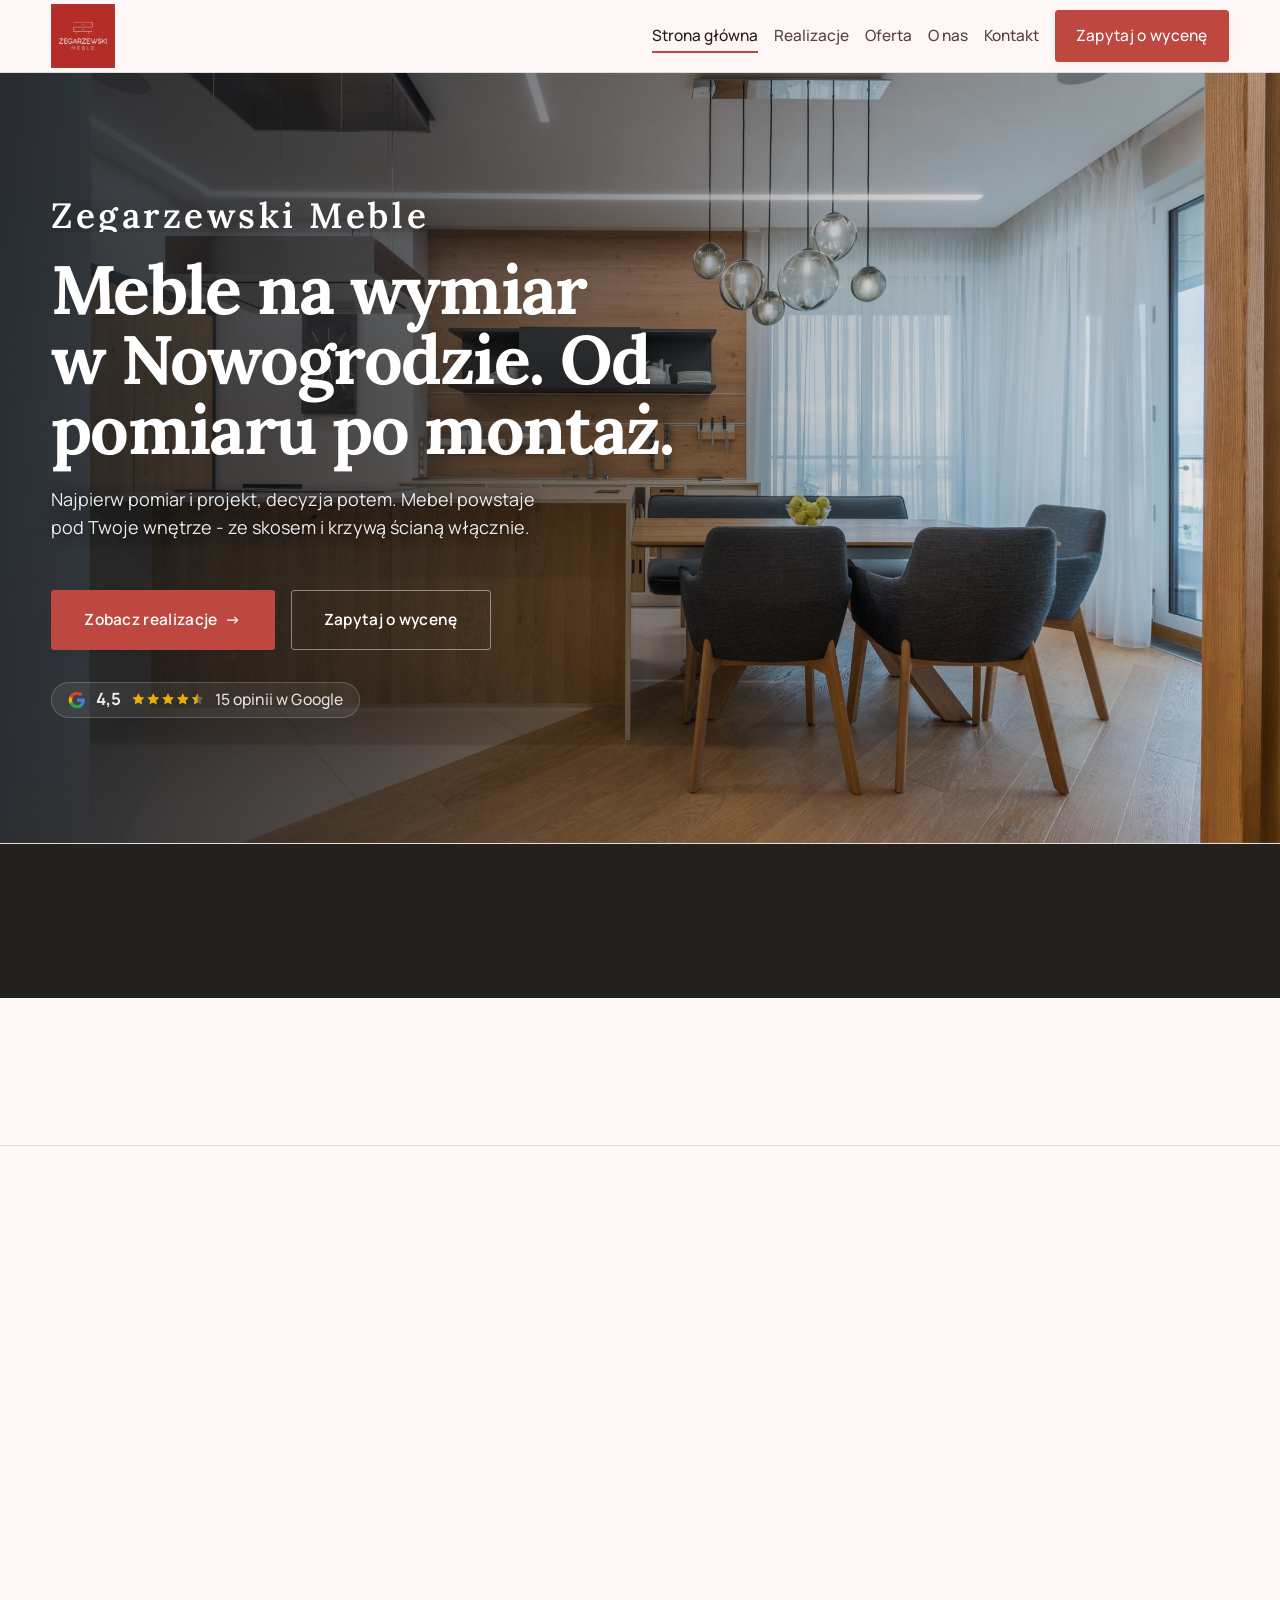
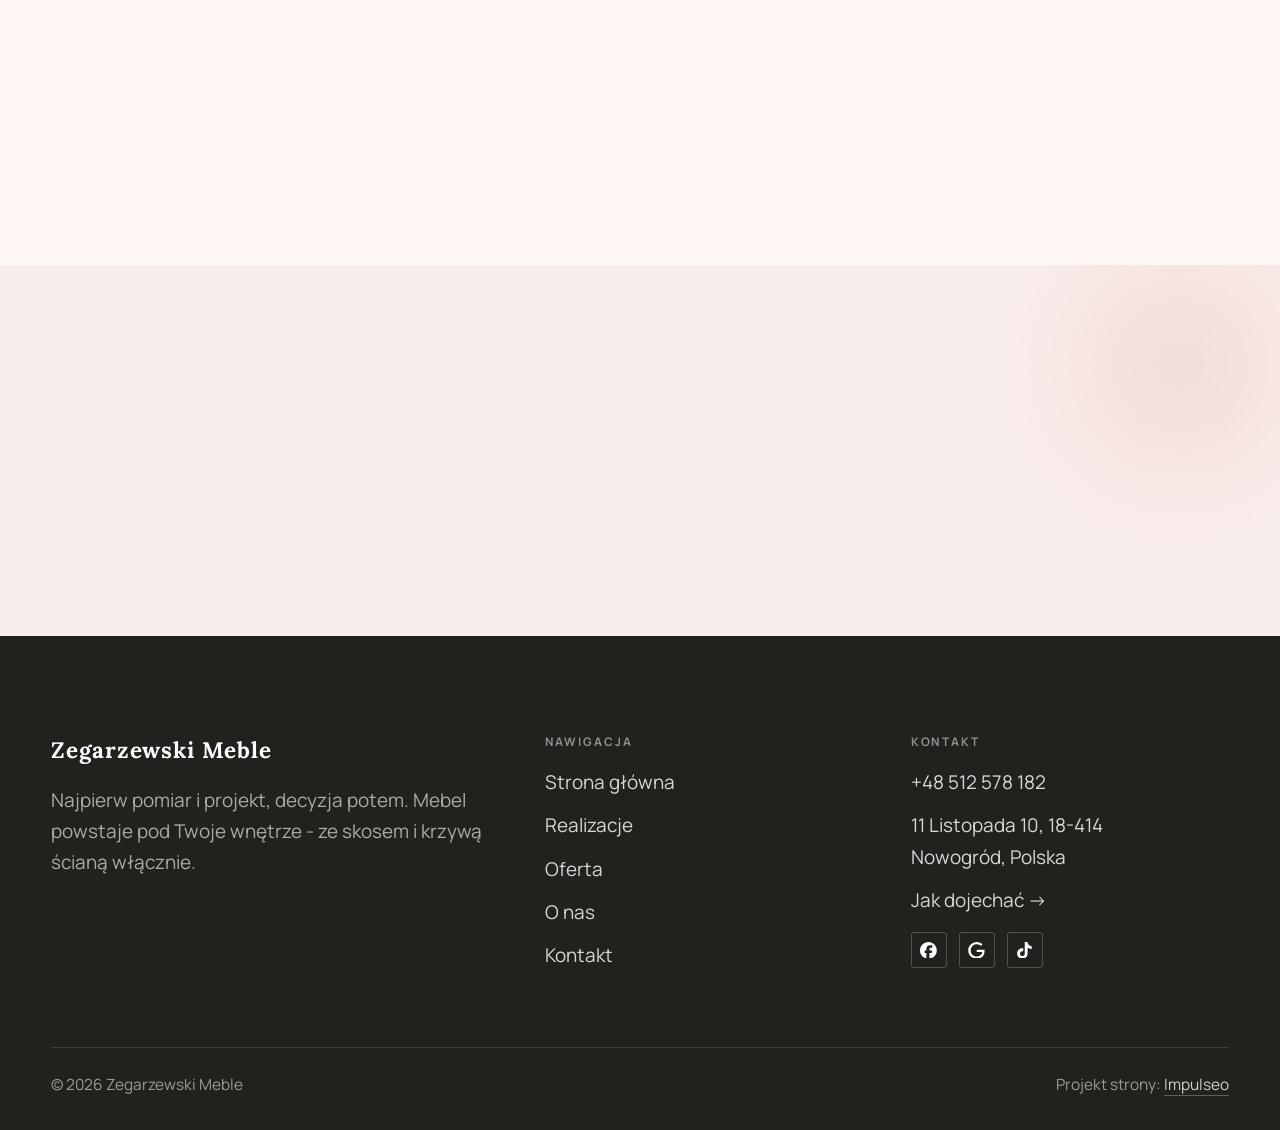
==== commit c7916938: "[claude-edit][cmt:c0e5b325-88f8-4d65-a7f9-1bdcb11f4d49] hero: nowe zdjęcie premium (kuchnia z dębową" ====
--- a/index.html
+++ b/index.html
@@ -42,7 +42,7 @@
 
 <main>
 <section class="hero-cine">
-  <img src="img/hero.jpg" fetchpriority="high" alt="Zegarzewski Meble - Meble na wymiar w Nowogrodzie. Od pomiaru po montaż. " width="1600" height="1021">
+  <img src="img/hero.jpg" fetchpriority="high" alt="Zegarzewski Meble - Meble na wymiar w Nowogrodzie. Od pomiaru po montaż. " width="2400" height="1607">
   <div class="wrap">
     <div class="hero-copy">
       <div class="brandmark bm-m"><span class="bm-line"><span>Zegarzewski Meble</span></span></div>
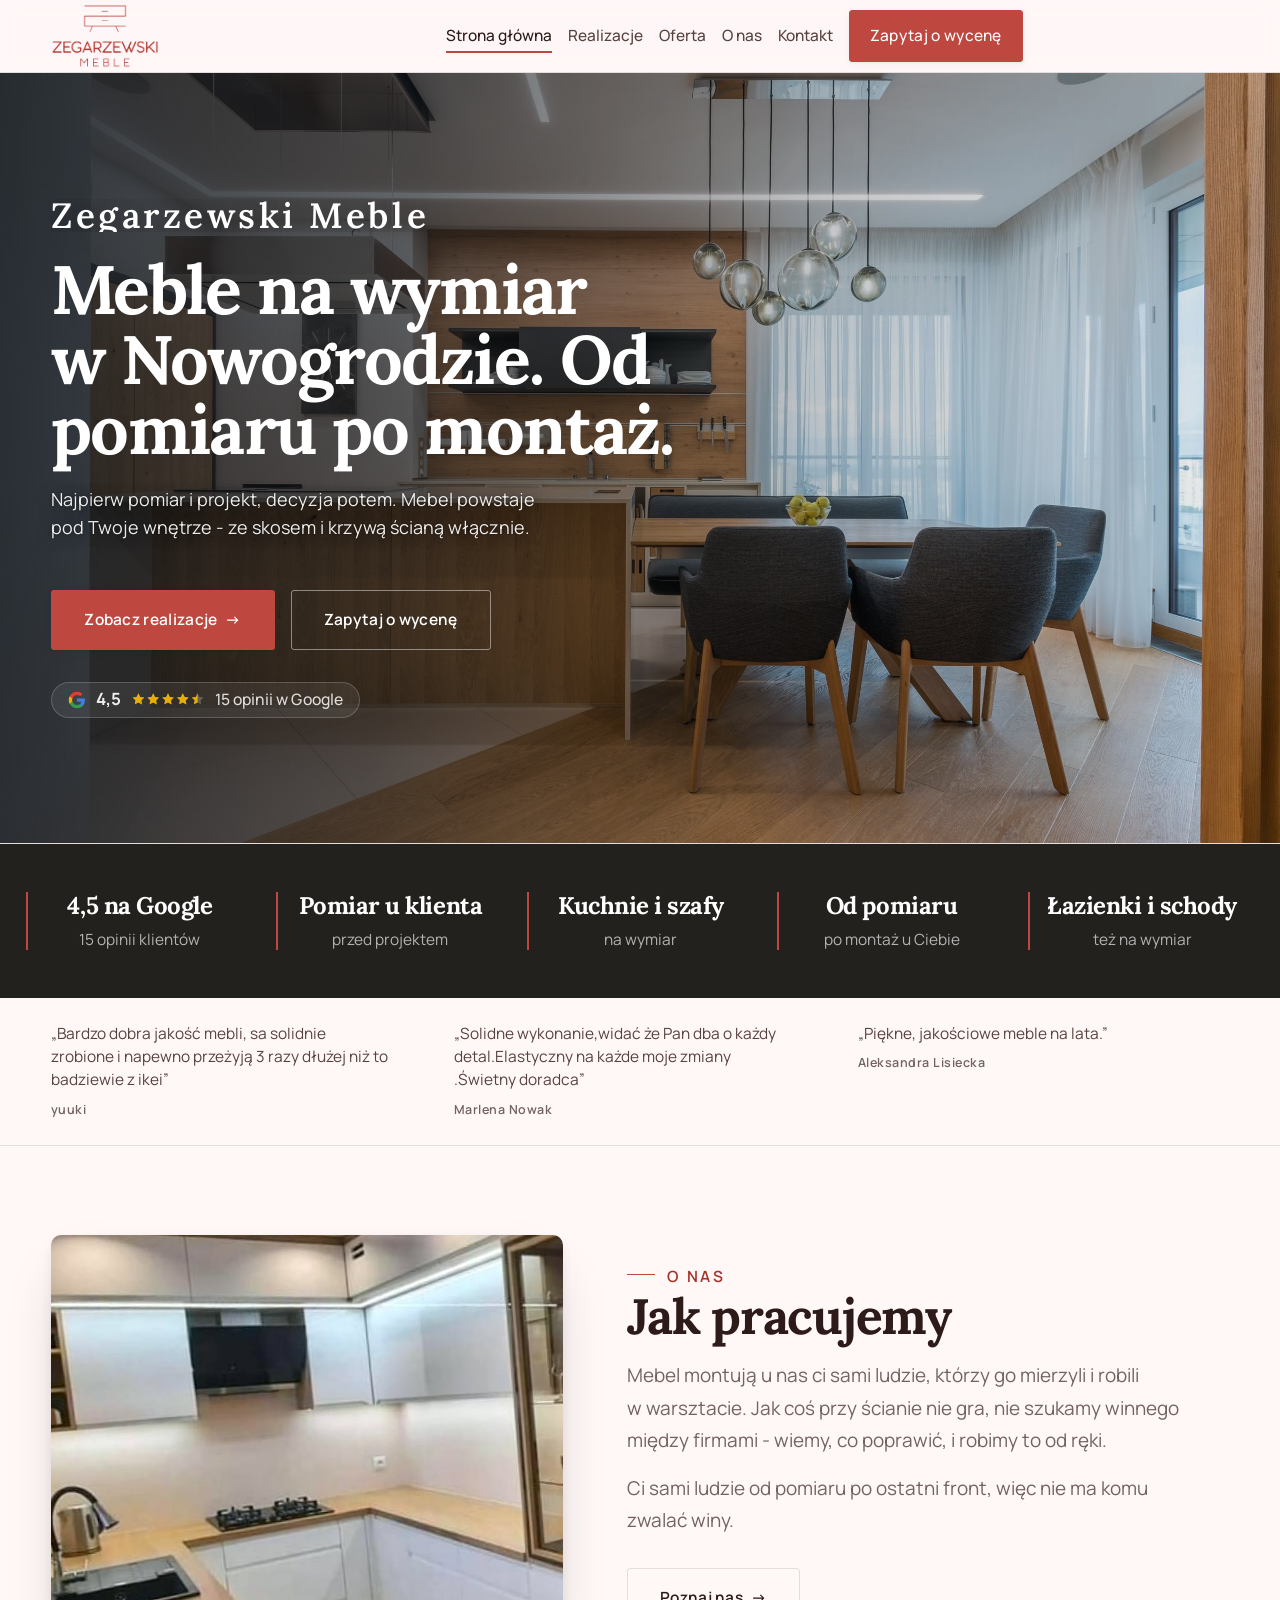
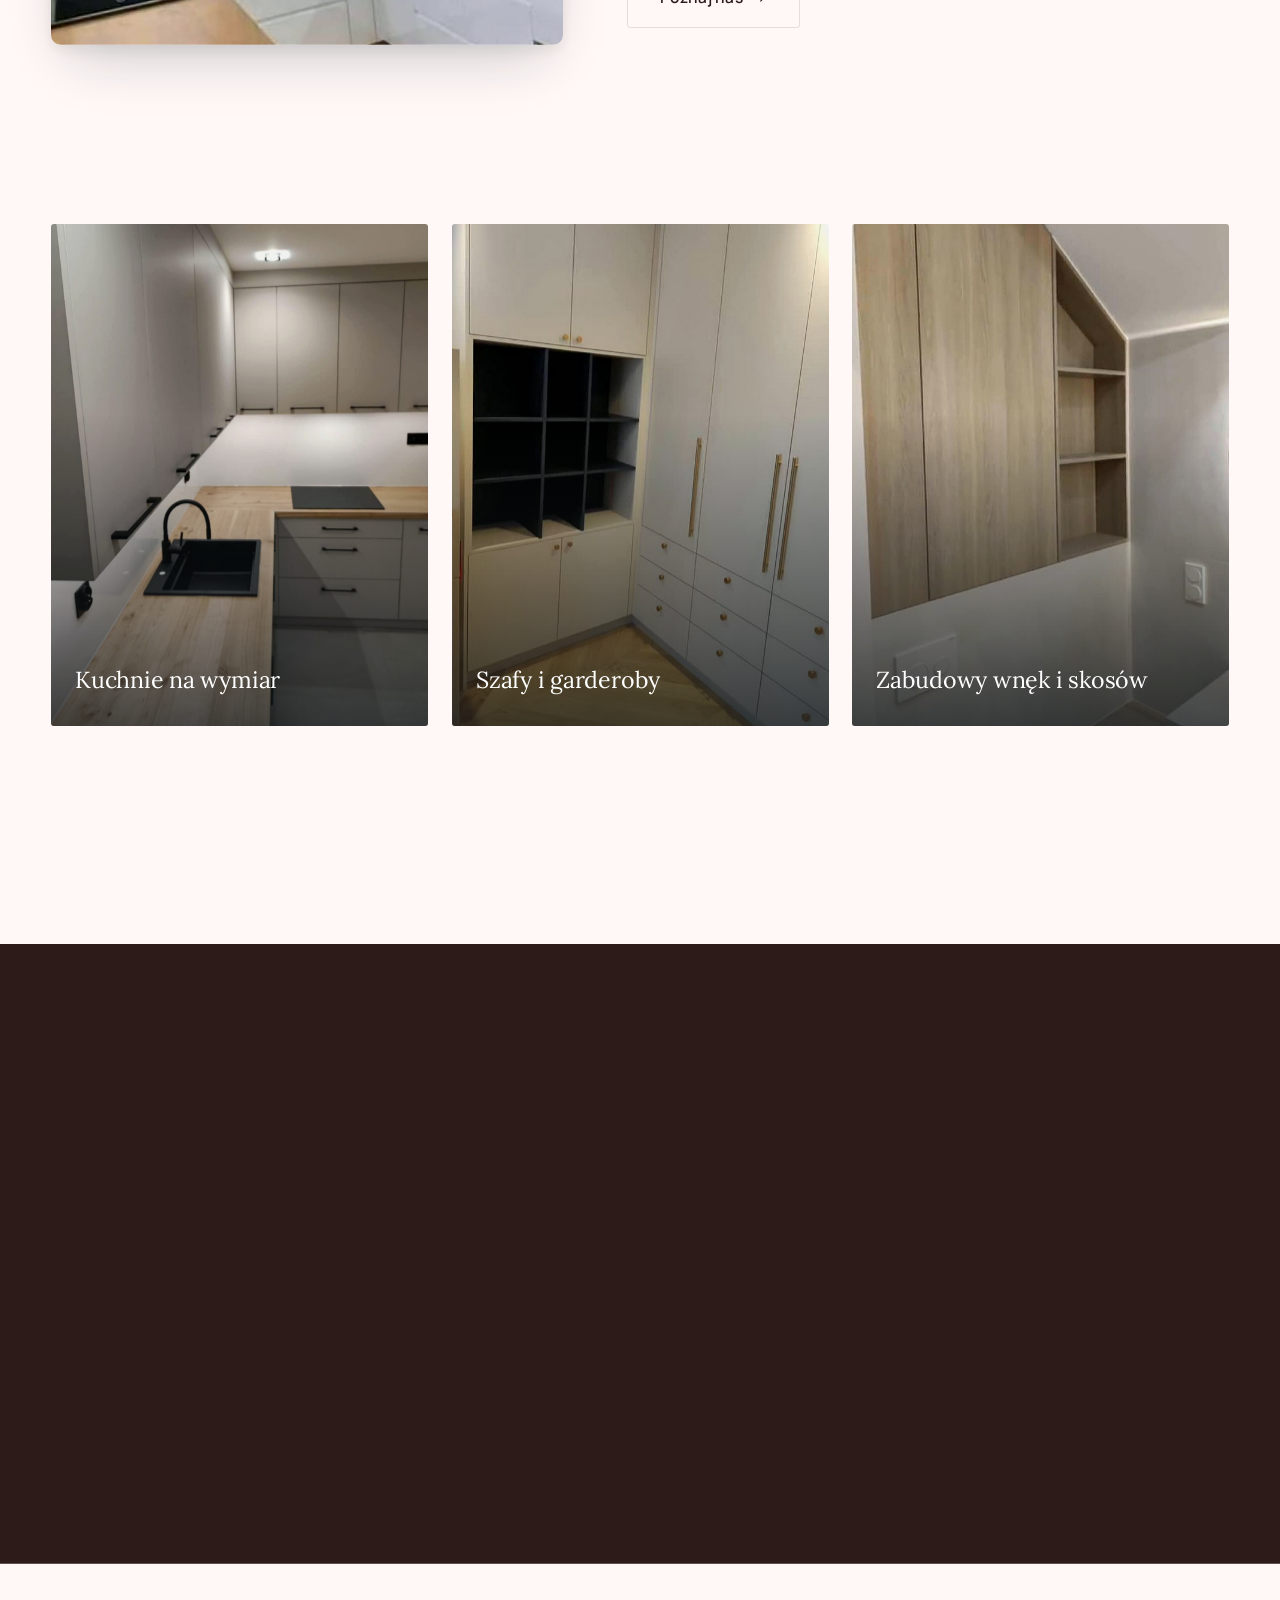
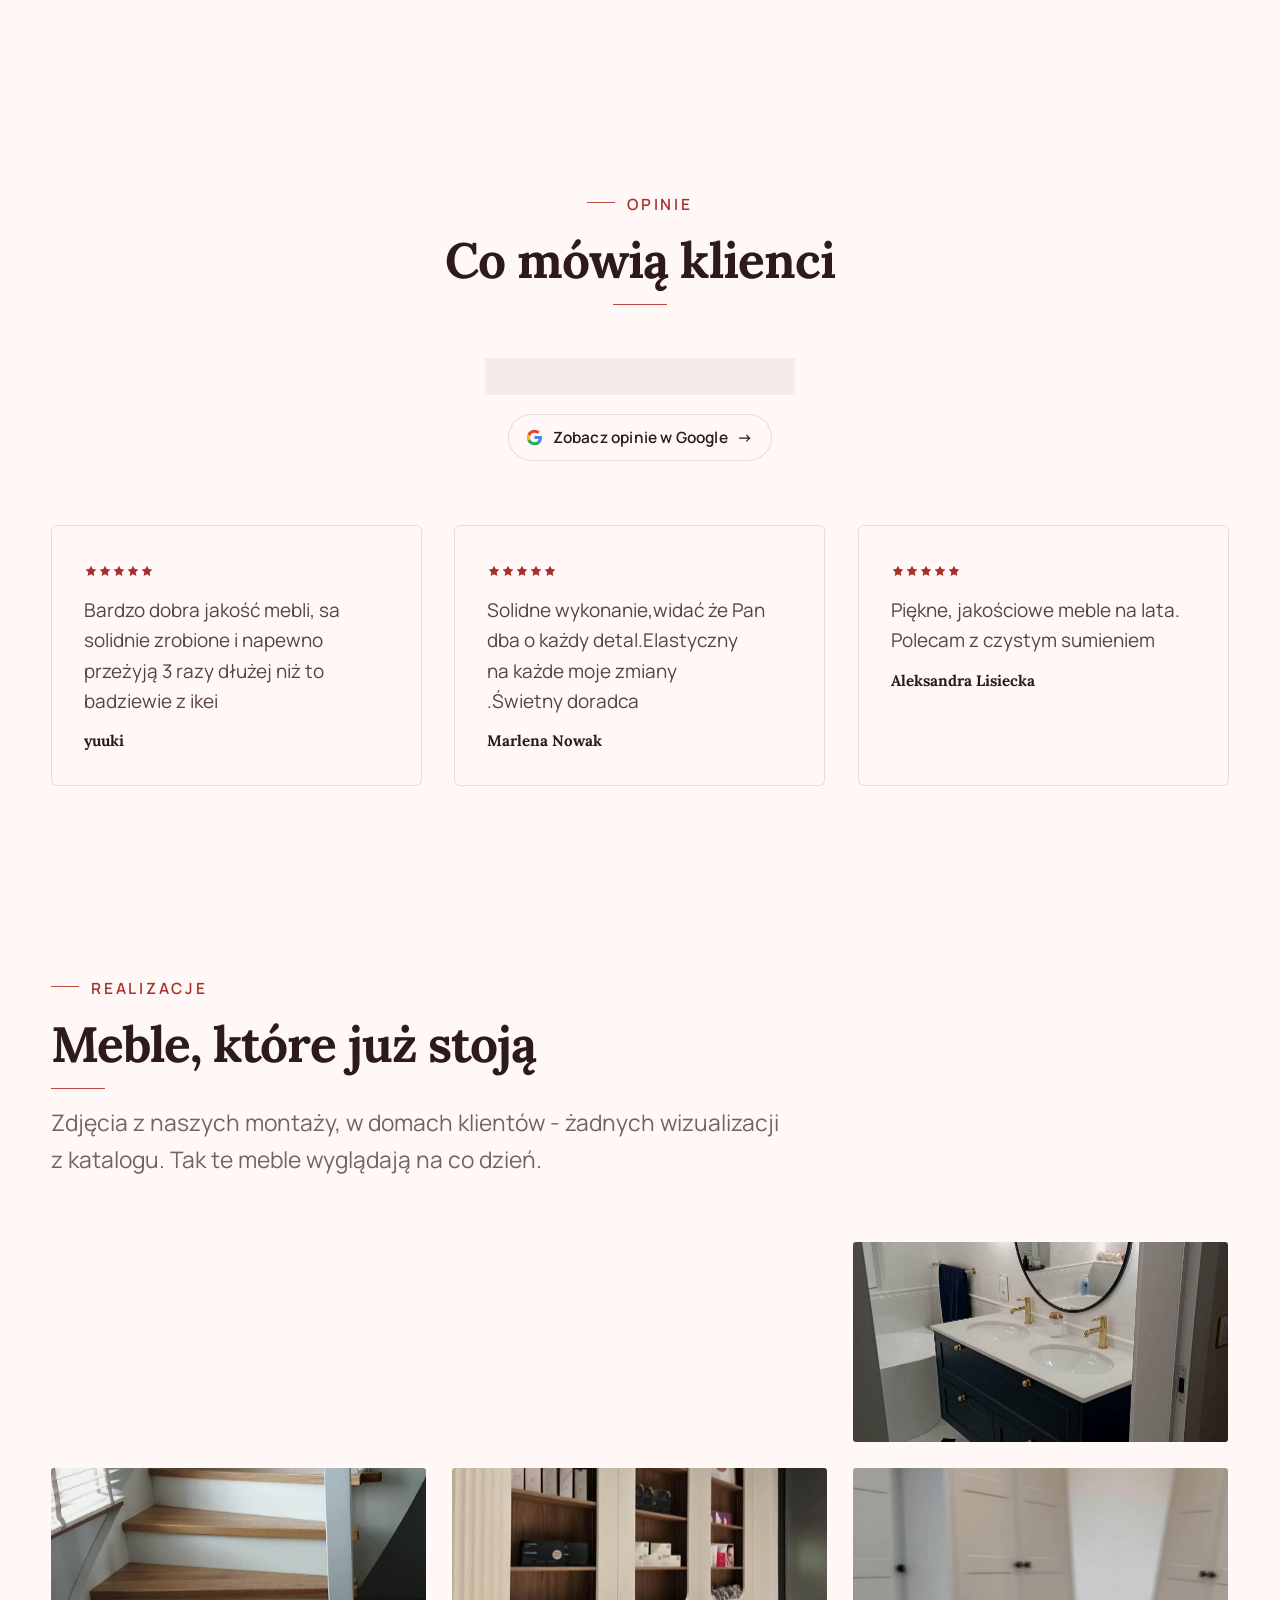
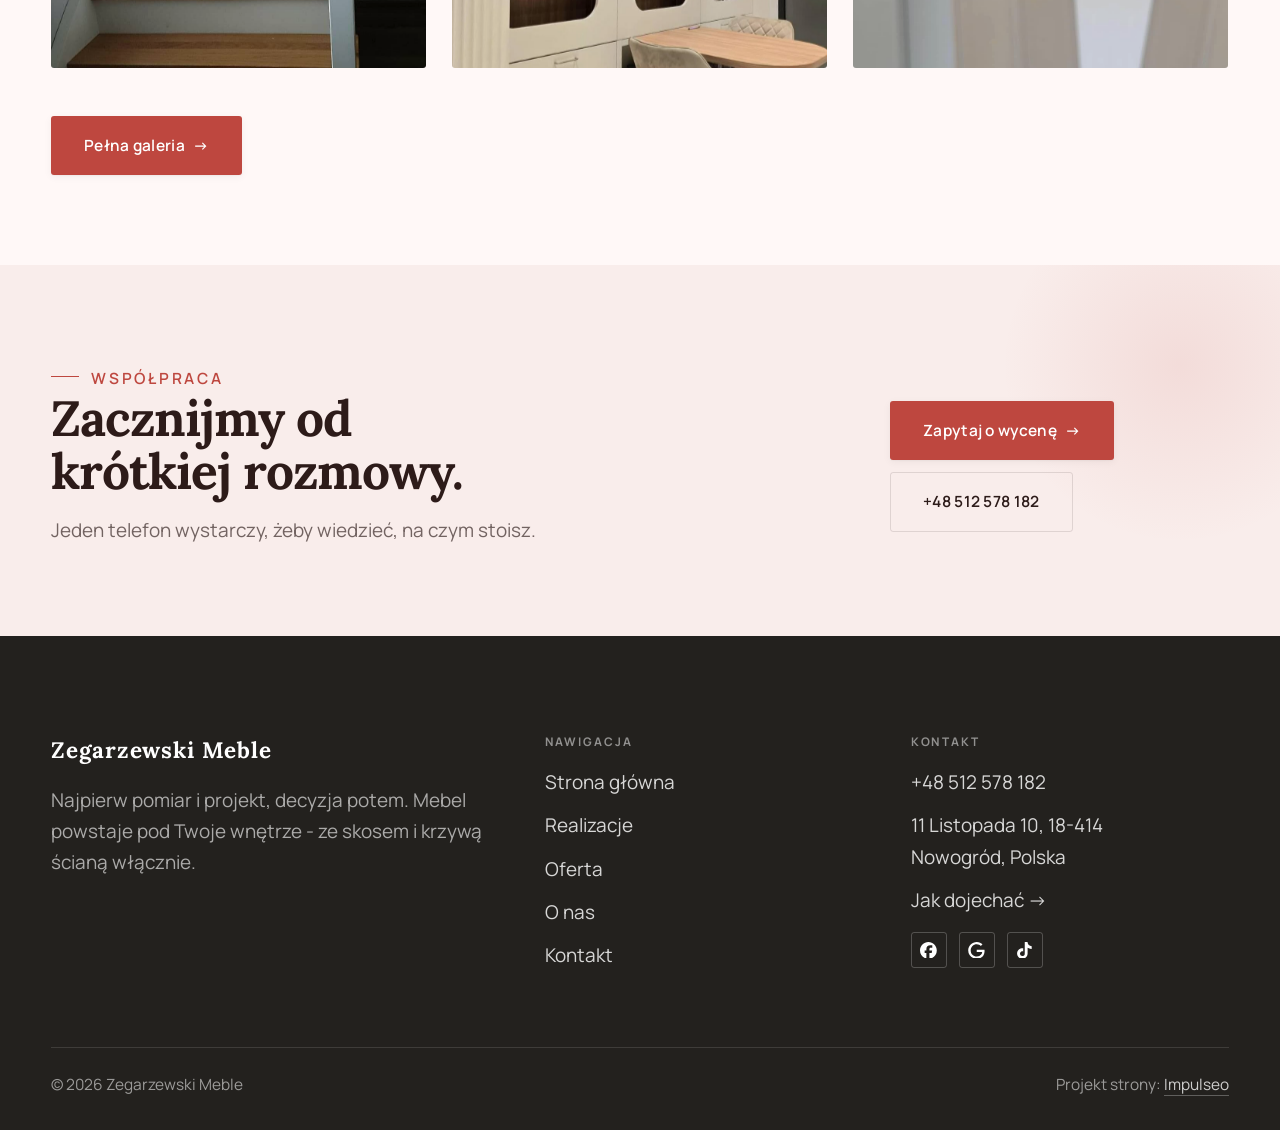
==== commit de74e19f: "[claude-edit][cmt:e808361d-bd5a-46ad-9149-9a9b67a147a4] ekran powitalny z logo + ostre logo w pasku " ====
--- a/index.html
+++ b/index.html
@@ -18,16 +18,32 @@
 <meta property="og:image:height" content="630">
 <meta name="twitter:card" content="summary_large_image">
 <script type="application/ld+json">{"@context": "https://schema.org", "@type": "HomeAndConstructionBusiness", "name": "Zegarzewski Meble", "url": "https://kris20032.github.io/zegarzewski-meble/", "telephone": "+48512578182", "image": "https://kris20032.github.io/zegarzewski-meble/img/og.jpg", "areaServed": "Nowogród", "sameAs": ["https://maps.google.com/?cid=5291155872553518515&g_mp=Cidnb29nbGUubWFwcy5wbGFjZXMudjEuUGxhY2VzLlNlYXJjaFRleHQQAhgEIAA", "https://www.facebook.com/zegarzewskimeble/?locale=pl_PL", "https://www.tiktok.com/@zegarzewski.meble"]}</script>
+<link rel="preload" as="image" href="img/logo.png" fetchpriority="high">
 <link rel="preconnect" href="https://fonts.googleapis.com">
 <link rel="preconnect" href="https://fonts.gstatic.com" crossorigin>
 <link href="https://fonts.googleapis.com/css2?family=Lora:wght@500;600;700&family=Manrope:wght@400;500;600&display=swap" rel="stylesheet">
-<link rel="stylesheet" href="assets/styles.css?v=4a0e42c2">
+<link rel="stylesheet" href="assets/styles.css?v=7747ebe2">
+<script>
+/* WEJSCIE (kurtyna z logo) - skrypt ZAPALAJACY, w <head> BEZ defer:
+   z defer przez ulamek sekundy widac strone, a dopiero potem zaslone. */
+(function(){
+  try{
+    if (matchMedia('(prefers-reduced-motion:reduce)').matches) return;
+    if (location.search.indexOf('intro') < 0) {
+      try { if (sessionStorage.getItem('zegarzewski-intro')) return;
+            sessionStorage.setItem('zegarzewski-intro','1'); } catch(e){}
+    }
+    document.documentElement.classList.add('intro-on','bez-wejscia-tla');
+  }catch(e){}
+})();
+</script>
 </head>
 <body>
+<div id="intro" aria-hidden="true"><span class="i-kreska"></span></div>
 
 <header class="nav">
   <div class="wrap nav-inner">
-    <a class="brand brand-has-logo" href="index.html"><img class="brand-logo" src="img/logo.jpg" alt="Zegarzewski Meble" width="720" height="720" decoding="async"></a>
+    <a class="brand brand-has-logo" href="index.html"><img class="brand-logo" src="img/logo.png" alt="Zegarzewski Meble" width="2016" height="1194" fetchpriority="high"></a>
     <nav class="nav-links">
       <a href="index.html" class="active" aria-current="page">Strona główna</a>
       <a href="realizacje.html">Realizacje</a>
@@ -39,6 +55,101 @@
     <button class="nav-toggle" aria-label="Menu"><span></span><span></span><span></span></button>
   </div>
 </header>
+<script>
+/* WEJSCIE - pomiar i sterowanie, TUZ ZA </header> (z main.js ruszaloby ~300 ms pozniej). */
+(function(){
+  var h = document.documentElement;
+  if (!h.classList.contains('intro-on')) return;
+  var brand = document.querySelector('.brand'),
+      logo  = document.querySelector('.brand-logo'),
+      nav   = document.querySelector('.nav');
+  var wyslane = false;
+  /* Tekst hero (main.js) czeka na ten sygnal, zeby wejsc DOPIERO po zdjeciu zaslony. */
+  function sygnal(){
+    if (wyslane) return; wyslane = true;
+    try { document.dispatchEvent(new CustomEvent('wejscie:koniec')); } catch(e){}
+  }
+  function sprzataj(){ h.classList.remove('intro-on','intro-znak','intro-gra','intro-out'); sygnal(); }
+  if (!brand || !logo || !nav) { sprzataj(); return; }
+
+  /* NIC nie rusza, dopoki LOGO nie jest POBRANE I ZDEKODOWANE - inaczej takt
+     wylaniania gra na pustym miejscu. Nie doczekamy sie w CZEKANIE ms - bez wejscia. */
+  var CZEKANIE = 1400, ruszylo = false, odpuszczone = false;
+  function pobrane(){ return logo.complete && logo.naturalWidth > 0; }
+  function odpusc(){ if (ruszylo || odpuszczone) return; odpuszczone = true; sprzataj(); }
+  function zacznij(){
+    if (ruszylo || odpuszczone) return;
+    if (logo.decode) { logo.decode().then(graj, graj); } else graj();
+  }
+  function graj(){ if (!ruszylo && !odpuszczone) { ruszylo = true; wejscie(); } }
+  if (pobrane()) zacznij();
+  else {
+    logo.addEventListener('load', zacznij);
+    logo.addEventListener('error', odpusc);
+    setTimeout(function(){ if (pobrane()) zacznij(); else odpusc(); }, CZEKANIE);
+  }
+
+  function wejscie(){
+  var r = logo.getBoundingClientRect(), nr = nav.getBoundingClientRect(),
+      br = brand.getBoundingClientRect();
+  if (!r.width || !r.height) { sprzataj(); return; }
+
+  /* Sufit z PIKSELI PLIKU (2016) podzielonych przez gestosc ekranu - logo na
+     kurtynie nigdy nie jest powiekszane ponad to, co ma plik. */
+  var sufit = 2016 / Math.min(window.devicePixelRatio || 1, 3);
+  var cel = (innerWidth < 680) ? Math.min(innerWidth * 0.66, 300)
+                               : Math.min(innerWidth * 0.36, 420);
+  cel = Math.max(r.width, Math.min(cel, sufit));
+  h.style.setProperty('--i-w', Math.round(cel) + 'px');
+  h.style.setProperty('--i-h', Math.round(cel * r.height / r.width) + 'px');
+  h.style.setProperty('--i-zmniejsz', (r.width / cel).toFixed(4));
+  /* Obraz wychodzi z ukladu, wiec `.brand` trzyma jego miejsce (pasek nie podskakuje). */
+  h.style.setProperty('--i-baza-w', Math.round(br.width) + 'px');
+  h.style.setProperty('--i-baza-h', Math.round(br.height) + 'px');
+  /* `.nav` jest blokiem odniesienia - srodek ekranu liczymy wzgledem paska. */
+  h.style.setProperty('--i-cx', Math.round(innerWidth / 2 - nr.left) + 'px');
+  h.style.setProperty('--i-cy', Math.round(innerHeight / 2 - nr.top) + 'px');
+  h.style.setProperty('--i-px', Math.round(r.left + r.width / 2 - innerWidth / 2) + 'px');
+  h.style.setProperty('--i-py', Math.round(r.top + r.height / 2 - innerHeight / 2) + 'px');
+  h.classList.add('intro-znak');
+
+  var zdjete = false;
+  function koniec(){
+    if (zdjete) return; zdjete = true;
+    h.classList.add('intro-out');
+    sygnal();
+    setTimeout(sprzataj, 950);
+  }
+
+  /* DWIE klatki: po jednej przegladarka sklei stan startowy z koncowym. */
+  requestAnimationFrame(function(){ requestAnimationFrame(function(){
+    h.classList.add('intro-gra');
+    /* Zaslona schodzi, gdy gotowe jest HERO - nie po sztywnym timerze i nie po window.load. */
+    var start = Date.now(), MIN = 640, SUFIT = 940, zaladowane = false, hero = null;
+    function heroGotowe(){
+      if (!hero) hero = document.querySelector('.hero-cine img');
+      return !!(hero && hero.complete && hero.naturalWidth > 0);
+    }
+    function moze(){
+      if (zdjete) return;
+      if (Date.now() - start >= MIN && (heroGotowe() || zaladowane)) koniec();
+      else setTimeout(moze, 70);
+    }
+    window.addEventListener('load', function(){ zaladowane = true; moze(); });
+    moze();
+    setTimeout(koniec, SUFIT);
+  }); });
+
+  /* Bezpieczniki niezalezne od klatek (karta w tle wstrzymuje rAF),
+     liczone od STARTU animacji. */
+  setTimeout(koniec, 1900);
+  setTimeout(sprzataj, 3000);
+  ['click','wheel','touchstart','keydown'].forEach(function(z){
+    window.addEventListener(z, koniec, {passive:true});
+  });
+  }
+})();
+</script>
 
 <main>
 <section class="hero-cine">
@@ -181,6 +292,6 @@
 <div class="sticky-reserve"><a class="sr-book" href="kontakt.html">Zapytaj o wycenę</a><a class="sr-call" href="tel:+48512578182" aria-label="Zadzwoń"><svg class="ico-tel" width="16" height="16" viewBox="0 0 24 24" fill="none" aria-hidden="true"><path d="M6.6 10.8a15.5 15.5 0 0 0 6.6 6.6l2.2-2.2a1 1 0 0 1 1-.24 11.4 11.4 0 0 0 3.6.58 1 1 0 0 1 1 1V20a1 1 0 0 1-1 1A17 17 0 0 1 3 4a1 1 0 0 1 1-1h3.5a1 1 0 0 1 1 1c0 1.25.2 2.46.58 3.6a1 1 0 0 1-.25 1l-2.23 2.2Z" fill="currentColor"/></svg></a></div>
 <div class="demo-wazne" data-do="2026-10-06" data-cykl="3" hidden><svg class="dw-ico" width="13" height="13" viewBox="0 0 24 24" fill="none" aria-hidden="true"><circle cx="12" cy="12" r="8.6" stroke="currentColor" stroke-width="1.8"/><path d="M12 7.2V12l3.3 2" stroke="currentColor" stroke-width="1.8" stroke-linecap="round"/></svg><span class="dw-txt"></span></div>
 
-<script src="assets/main.js"></script>
+<script src="assets/main.js?v=7747ebe2"></script>
 </body>
 </html>
--- a/assets/styles.css
+++ b/assets/styles.css
@@ -1668,3 +1668,88 @@
 
 /* zegarzewski: cien leadu */
 .hero-cine .lead{text-shadow:0 1px 14px rgba(0,0,0,.6),0 0 2px rgba(0,0,0,.35)}
+
+
+/* ═══════════════════════════════════════════════════════════════════════════
+   KURTYNA Z LOGO (ekran powitalny) — TYLKO strona glowna, raz na wizyte.
+   `?intro` w adresie = zagraj jeszcze raz (do pokazywania klientowi).
+   Bezpieczniki: zaslona domyslnie `display:none` (wlacza ja skrypt) · twarde
+   timery 1,9 s / 3 s · klik-scroll-dotyk-klawisz przerywa · reduced-motion pomija.
+   Wzorzec: STOLMAR (skill wejscie-na-strone).
+   ═══════════════════════════════════════════════════════════════════════════ */
+
+/* Fade hero (`heroFade`) gralby POD zaslona i konczyl sie juz po odslonie.
+   Klasa jest TRWALA: zdjecie jej razem z `intro-on` pusciloby animacje drugi raz. */
+.bez-wejscia-tla .hero-cine>img{animation:none}
+
+#intro{display:none}
+.intro-on #intro{
+  display:block;position:fixed;inset:0;z-index:300;background:var(--paper);
+  transform:translateY(0);
+}
+/* Cien pod krawedzia — bez niego jasna plachta nie ma widocznej krawedzi. */
+.intro-on #intro::after{
+  content:"";position:absolute;left:0;right:0;top:100%;height:56px;
+  background:linear-gradient(to bottom,rgba(45,27,25,.10),rgba(45,27,25,0));
+}
+/* Kurtyna jedzie W GORE, ZA logo, z 0,1 s opoznienia i wolnym startem.
+   Logo jest tu pionowe (znak nad napisem), wiec wyzsze niz u STOLMARA: przy
+   kurtynie w dol jego dolna czesc jechala do 90 px po ciemnym zdjeciu
+   (policzone i widoczne na stopklatce). W gore krawedz goni logo i go nie
+   dogania — znak caly czas jest na jasnym tle, az siada w pasku. */
+.intro-on.intro-out #intro{transform:translateY(-100%);pointer-events:none;
+  transition:transform .72s cubic-bezier(.66,0,.24,1) .1s}
+.intro-on body{overflow:hidden}
+
+/* Drugi takt ruchu: kreska w kolorze akcentu (jak uchwyt szuflady z logo). */
+.i-kreska{
+  position:absolute;left:50%;top:50%;width:calc(var(--i-w,180px) * .34);height:2px;
+  background:var(--accent);transform-origin:center;opacity:0;
+  transform:translate(-50%,calc(var(--i-h,64px) / 2 + 24px)) scaleX(0);
+}
+.intro-on.intro-gra .i-kreska{
+  opacity:1;transform:translate(-50%,calc(var(--i-h,64px) / 2 + 24px)) scaleX(1);
+  transition:transform .46s cubic-bezier(.16,1,.3,1) .14s,opacity .18s linear .14s;
+}
+.intro-on.intro-out .i-kreska{opacity:0;transition:opacity .22s linear}
+
+/* Pasek nad zaslona, widac z niego tylko logo. `intro-znak` dokłada skrypt
+   DOPIERO po zmierzeniu logo w jego naturalnym miejscu.
+   🔴 iOS: na czas wejscia pasek BEZ backdrop-filter (WebKit rysuje warstwe
+   rozmycia NAD lecacym logo) i logo w zadnym stanie bez drop-shadow. */
+.intro-znak .nav{z-index:301;-webkit-backdrop-filter:none;backdrop-filter:none}
+.intro-znak:not(.intro-out) .nav{border-bottom-color:transparent}
+.intro-znak .nav-links,.intro-znak .nav-toggle{opacity:0}
+.intro-znak.intro-out .nav-links,.intro-znak.intro-out .nav-toggle{opacity:1;transition:opacity .5s var(--ease) .3s}
+
+/* ⛔ ZERO zwyklego opacity+scale na logo: maska (clip-path) + rozmycie do ostrosci.
+   Lista filtrow w kazdym stanie ta sama (samo blur), bez drop-shadow. */
+.intro-znak .brand{width:var(--i-baza-w);height:var(--i-baza-h);flex:0 0 auto;justify-content:flex-end}
+.intro-znak .brand-logo{
+  position:absolute;left:var(--i-cx);top:var(--i-cy);
+  width:var(--i-w);height:var(--i-h);max-width:none;
+  transform:translate(-50%,-50%) scale(1.045);
+  clip-path:inset(0 100% 0 0);
+  filter:blur(14px);
+}
+.intro-znak.intro-gra .brand-logo{
+  transform:translate(-50%,-50%) scale(1);
+  clip-path:inset(0 0 0 0);
+  filter:blur(0px);
+  transition:transform .5s cubic-bezier(.16,1,.3,1),clip-path .5s cubic-bezier(.16,1,.3,1),
+             filter .5s cubic-bezier(.16,1,.3,1);
+}
+/* Powrot do paska: ZAWSZE pomniejszenie (scale < 1) — powiekszanie rozmywa znak na telefonie. */
+.intro-znak.intro-out .brand-logo{
+  transform:translate(calc(-50% + var(--i-px)),calc(-50% + var(--i-py))) scale(var(--i-zmniejsz));
+  filter:blur(0px);
+  transition:transform .72s cubic-bezier(.16,.84,.44,1);
+}
+
+@media (prefers-reduced-motion:reduce){
+  .intro-on #intro{display:none}
+  .intro-on body{overflow:auto}
+  .intro-znak .brand-logo{position:static;width:auto;height:auto;transform:none!important;
+    filter:none!important;clip-path:none!important}
+  .intro-znak .nav-links,.intro-znak .nav-toggle{opacity:1}
+}
